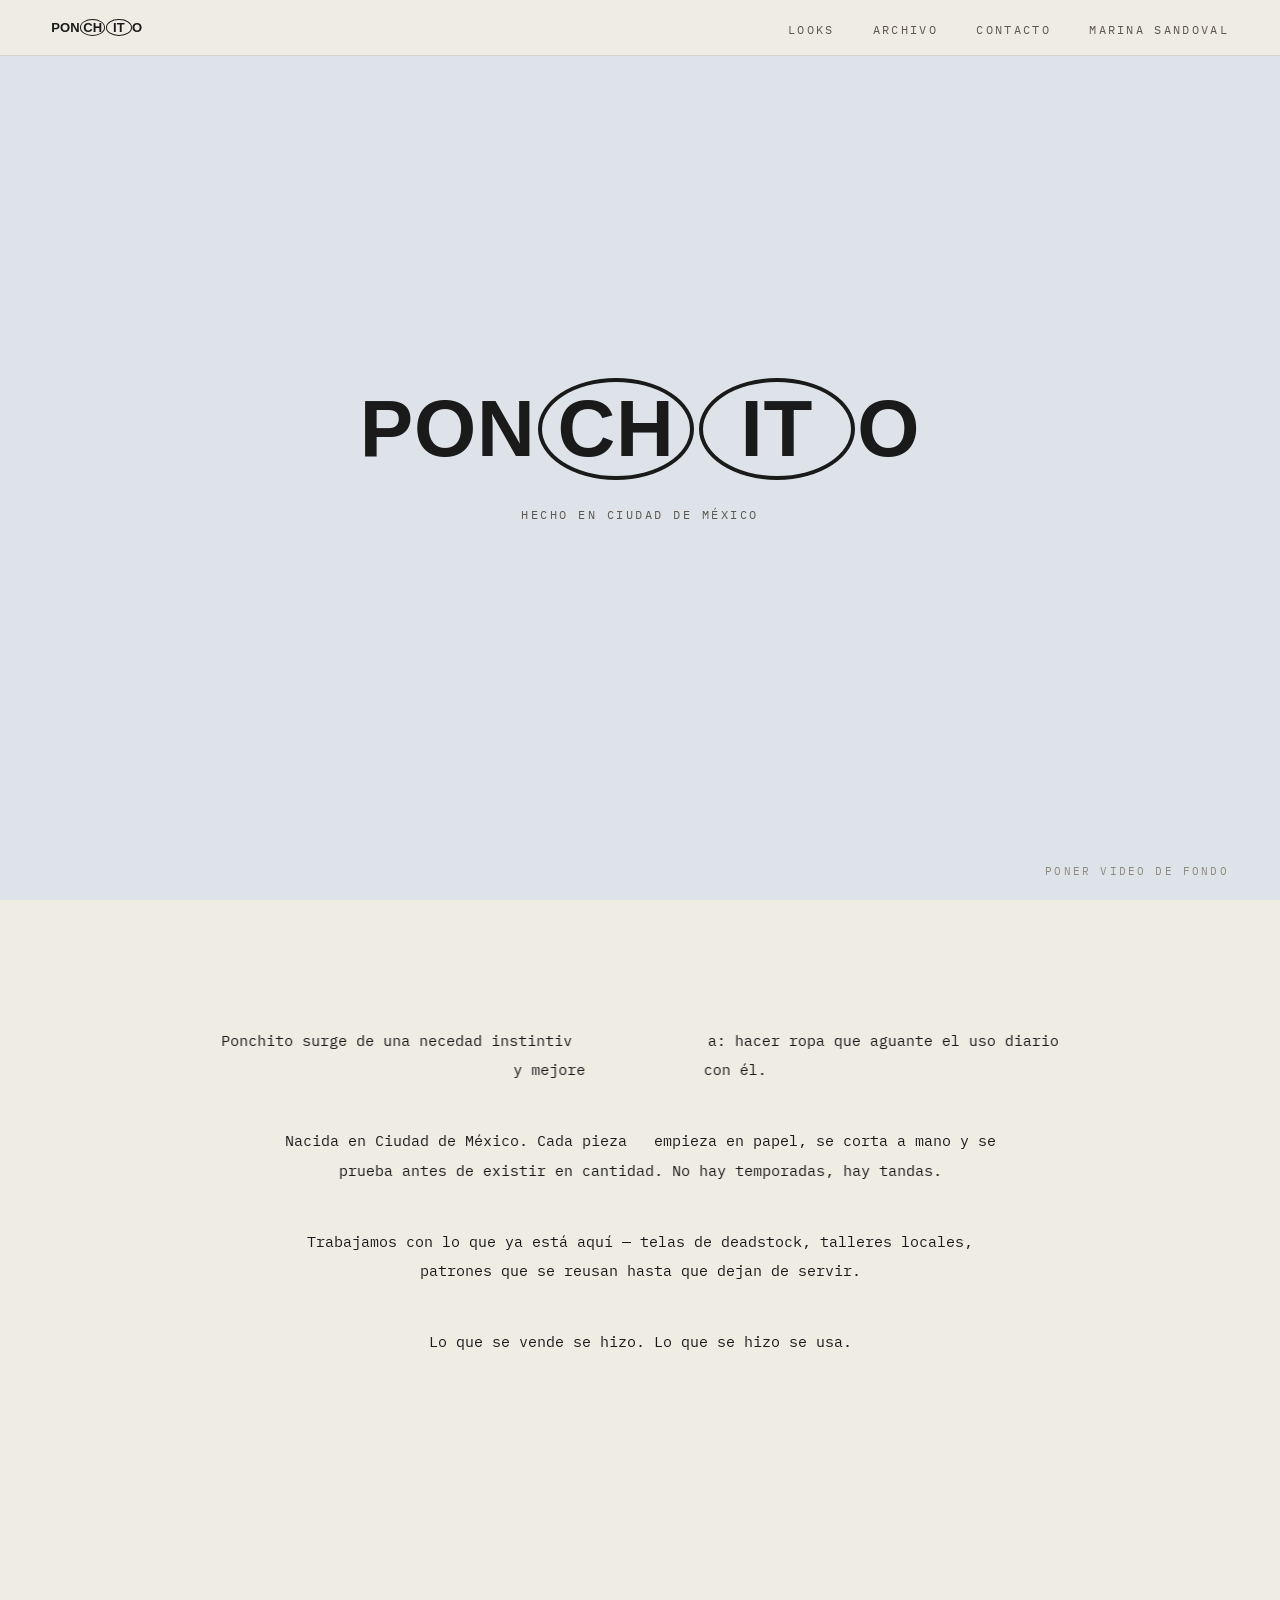
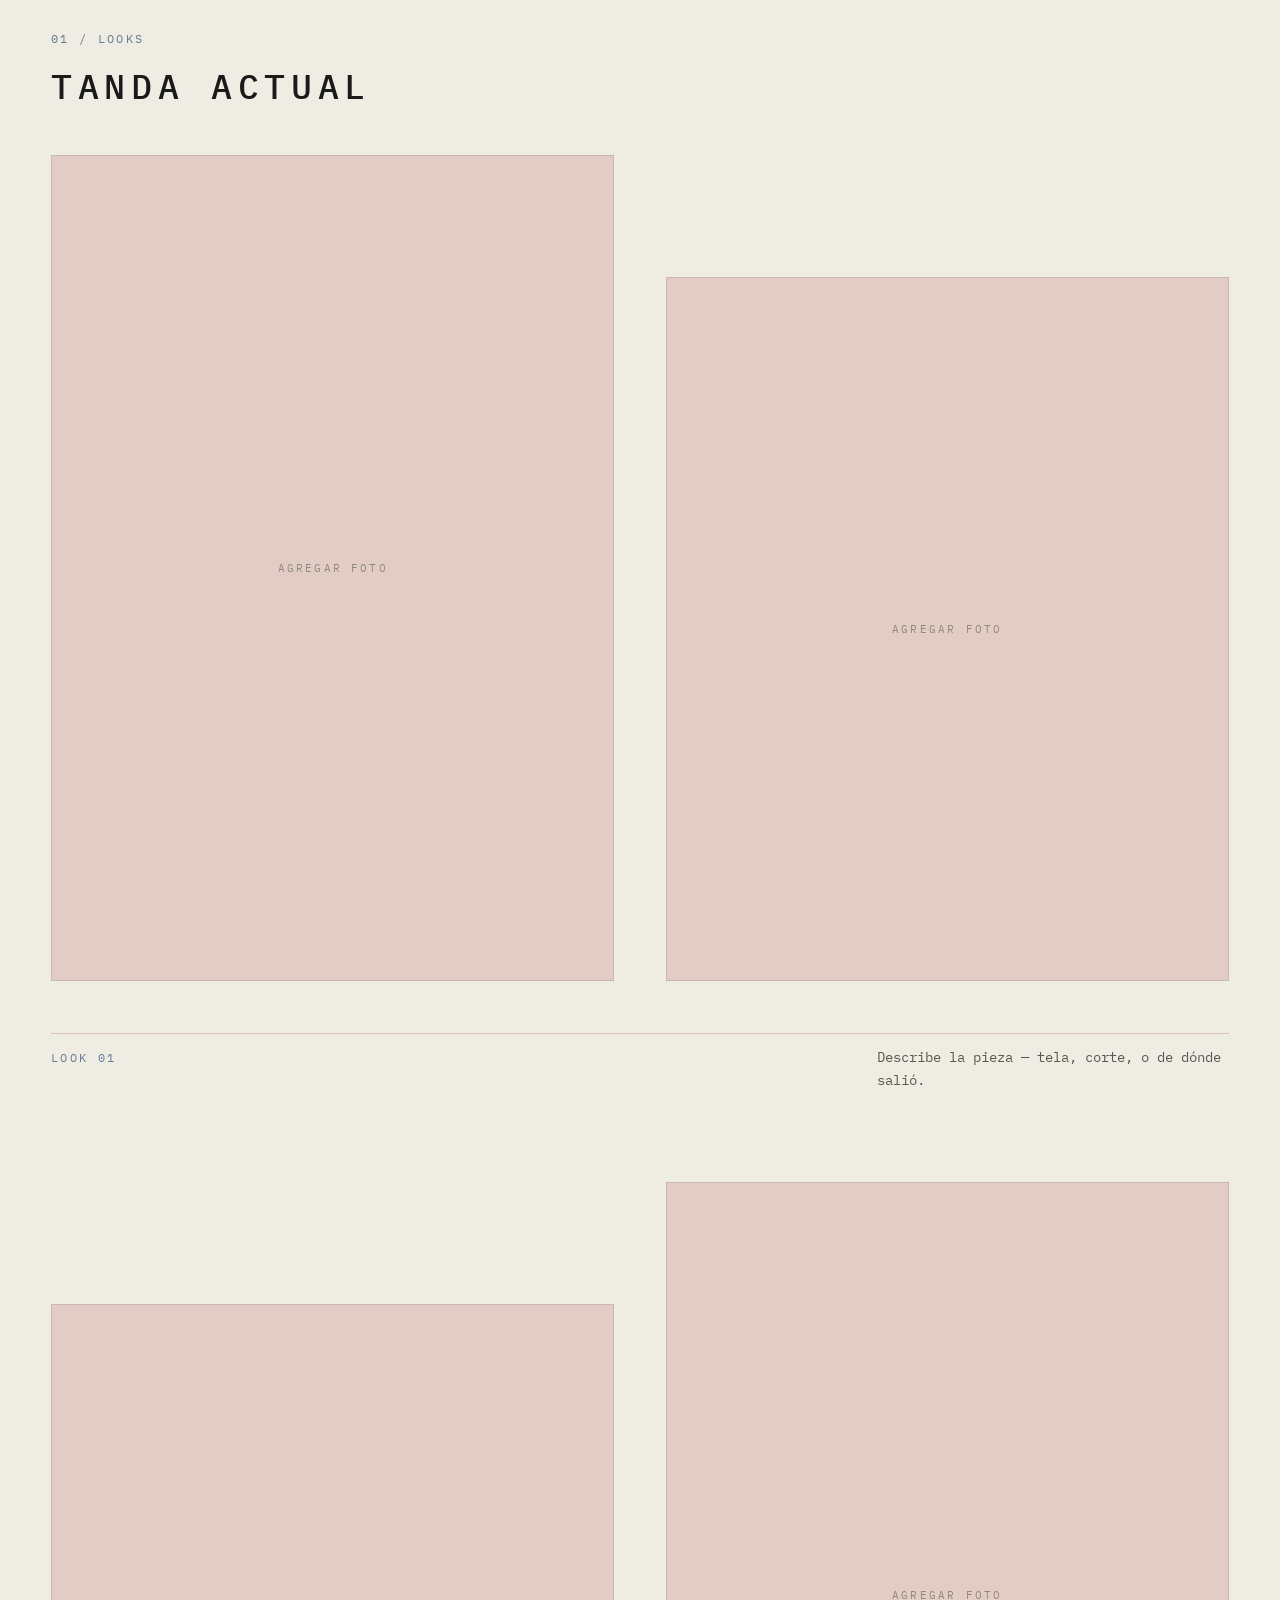
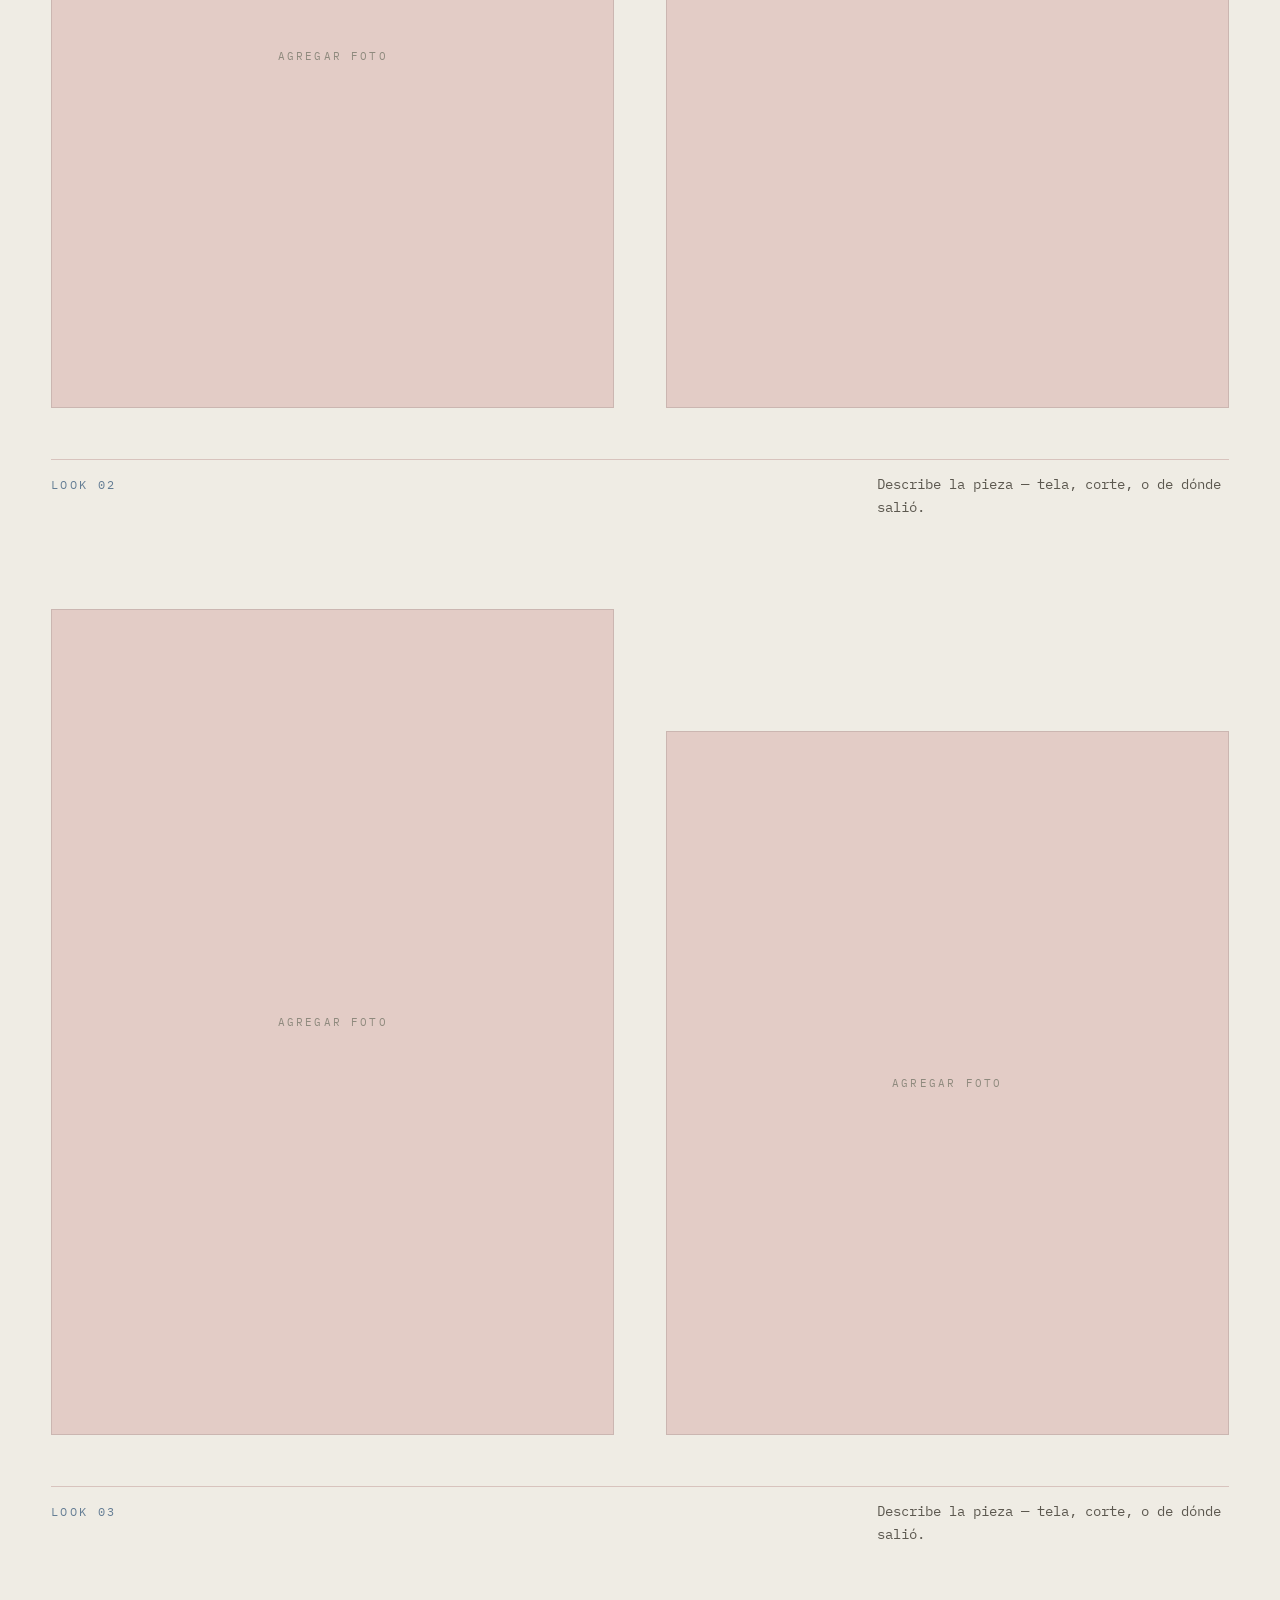
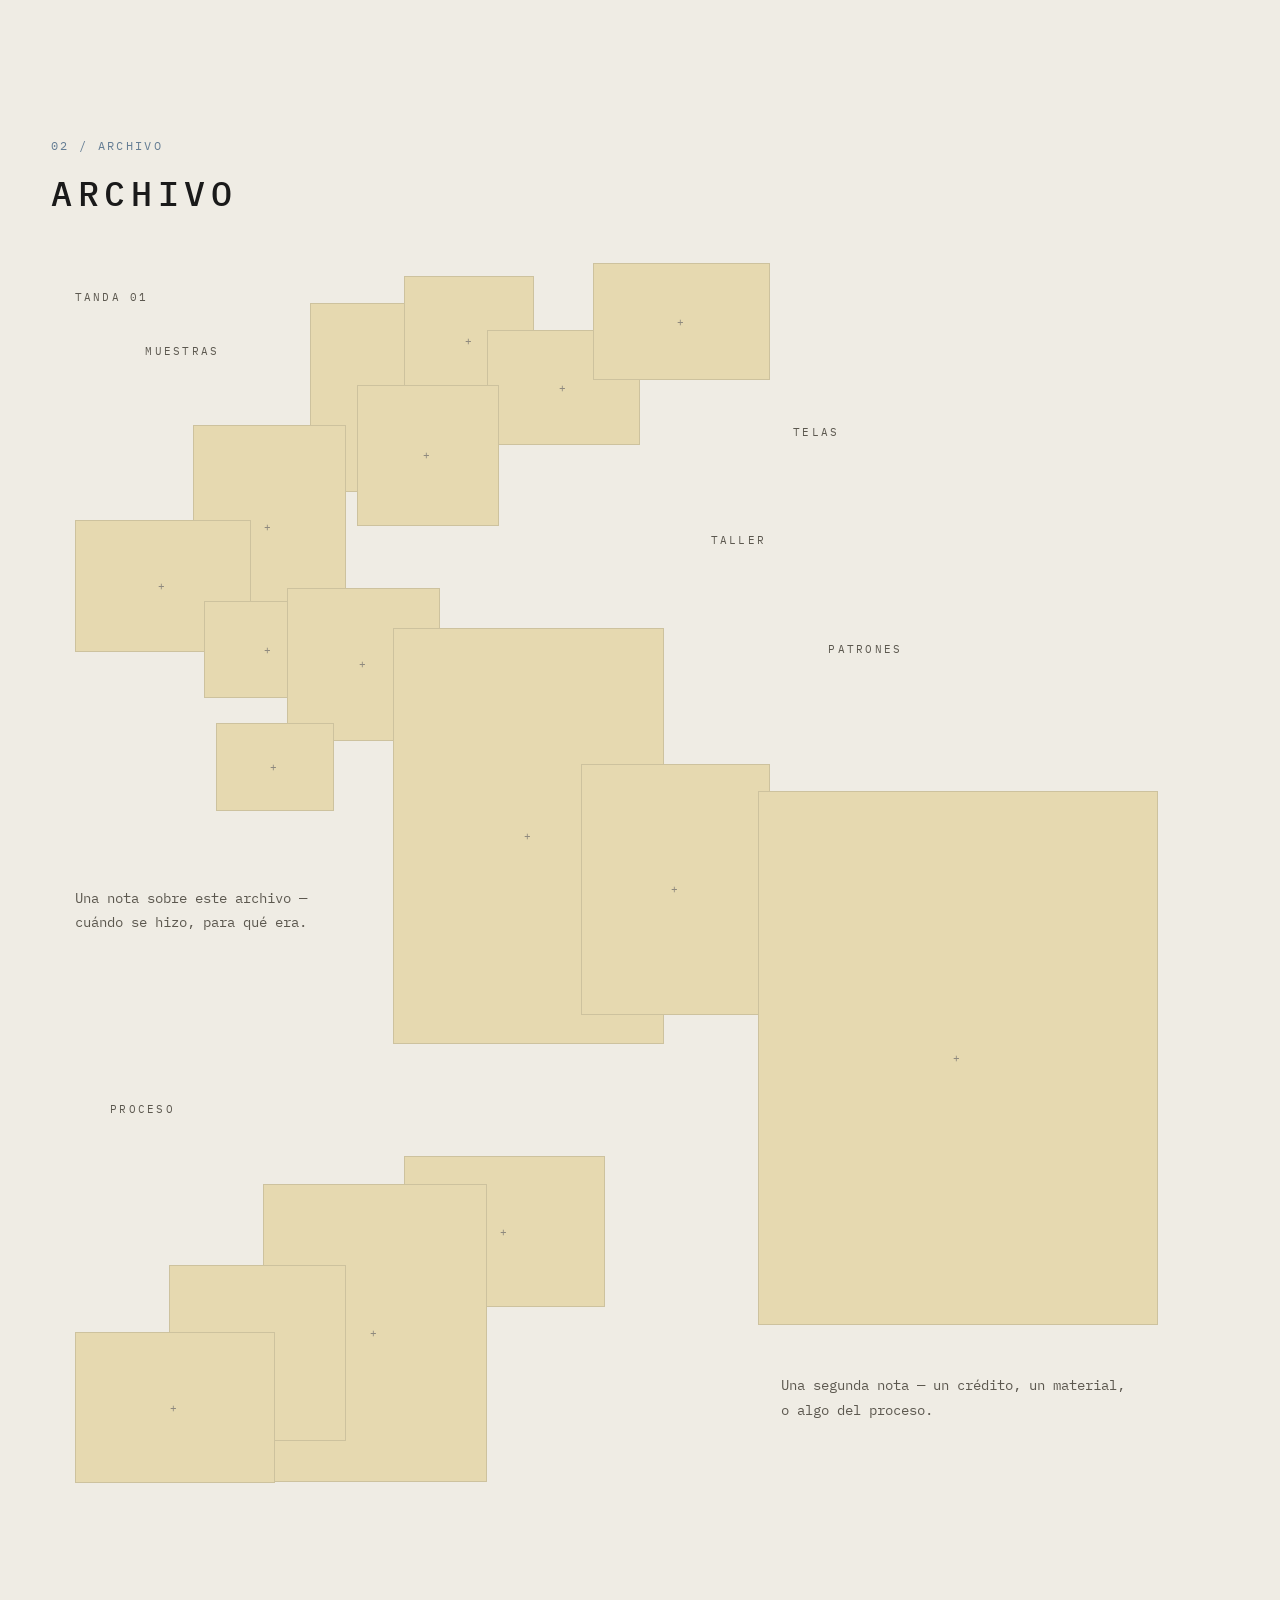
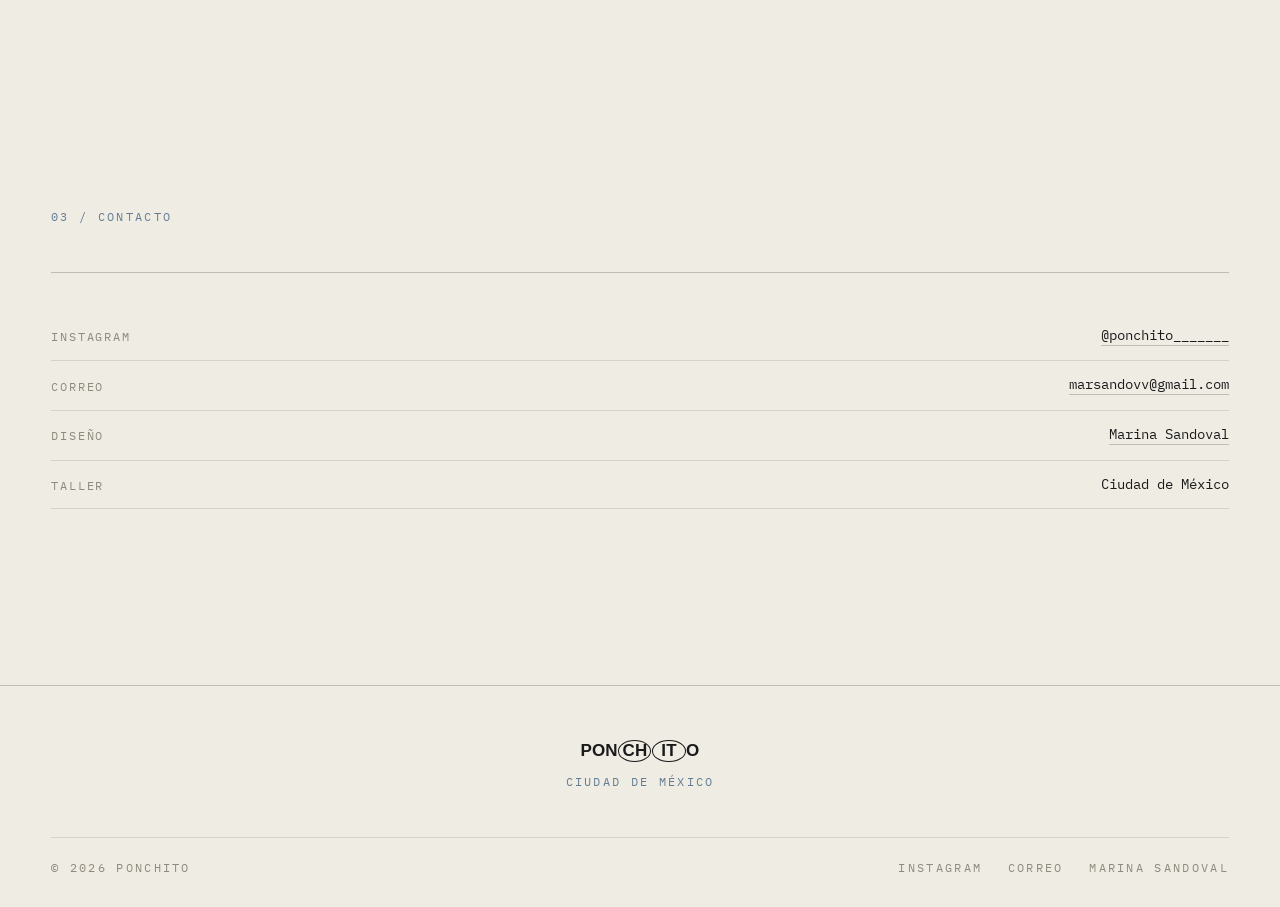
==== ponchito.html @ e7e81418 "Add files via upload" ====
<!DOCTYPE html>
<html lang="es">
<head>
<meta charset="UTF-8">
<meta name="viewport" content="width=device-width, initial-scale=1.0">
<title>Ponchito</title>
<meta name="description" content="Ponchito — ropa hecha en Ciudad de México.">
<link rel="preconnect" href="https://fonts.googleapis.com">
<link rel="preconnect" href="https://fonts.gstatic.com" crossorigin>
<link href="https://fonts.googleapis.com/css2?family=IBM+Plex+Mono:wght@300;400;500&display=swap" rel="stylesheet">
<link rel="stylesheet" href="style.css">
</head>
<body>

<nav class="nav" id="siteNav">
  <a href="#top" class="nav-mark">
    <span class="brand-mark" style="font-size:13px;" aria-label="Ponchito">
      <span class="word">PON</span><span class="ring">CH</span><span class="ring">IT</span><span class="word">O</span>
    </span>
  </a>
  <button class="nav-toggle" id="navToggle" aria-expanded="false" aria-controls="navLinks">Menú</button>
  <ul class="nav-links" id="navLinks">
    <li><a href="#looks">Looks</a></li>
    <li><a href="#archive">Archivo</a></li>
    <li><a href="#tienda">Contacto</a></li>
    <li><a href="index.html">Marina Sandoval</a></li>
  </ul>
</nav>

<!-- VIDEO + LOGO -->
<section class="film-hero" id="top">
  <div class="film"><video id="brandVideo" muted loop playsinline></video></div>

  <div class="brand-mark" id="brandMark" aria-label="Ponchito">
    <span class="word">PON</span><span class="ring">CH</span><span class="ring">IT</span><span class="word">O</span>
  </div>
  <div class="brand-tagline" id="brandTagline">
    <p>Hecho en Ciudad de México</p>
  </div>

  <label class="film-upload" id="filmUpload">
    Poner video de fondo
    <input type="file" accept="video/*" id="videoInput">
  </label>
</section>

<!-- MANIFIESTO -->
<section class="manifesto" id="manifesto">
  <div class="manifesto-inner" id="manifestoText">
    <p>Ponchito surge de una necedad instintiva: hacer ropa que aguante el uso diario y mejore con él.</p>
    <p>Nacida en Ciudad de México. Cada pieza empieza en papel, se corta a mano y se prueba antes de existir en cantidad. No hay temporadas, hay tandas.</p>
    <p>Trabajamos con lo que ya está aquí — telas de deadstock, talleres locales, patrones que se reusan hasta que dejan de servir.</p>
    <p>Lo que se vende se hizo. Lo que se hizo se usa.</p>
  </div>
</section>

<div class="mark-fixed" id="markFixed" aria-hidden="true">
  <span class="brand-mark mini-mark">
    <span class="word">PON</span><span class="ring">CH</span><span class="ring">IT</span><span class="word">O</span>
  </span>
</div>

<!-- LOOKS -->
<section id="looks" class="section-pad">
  <div class="wrap">
    <div class="section-head">
      <span class="meta">01 / Looks</span>
      <h2 class="display-md">Tanda actual</h2>
    </div>

    <div class="look-list" id="look">
      <div class="look-row">
        <div class="slot look-photo is-tall" data-slot><span class="slot-hint">Agregar foto</span><input type="file" accept="image/*"></div>
        <div class="slot look-photo" data-slot><span class="slot-hint">Agregar foto</span><input type="file" accept="image/*"></div>
        <div class="look-caption">
          <span class="meta">Look 01</span>
          <span class="cap-text">Describe la pieza — tela, corte, o de dónde salió.</span>
        </div>
      </div>
      <div class="look-row">
        <div class="slot look-photo" data-slot><span class="slot-hint">Agregar foto</span><input type="file" accept="image/*"></div>
        <div class="slot look-photo is-tall" data-slot><span class="slot-hint">Agregar foto</span><input type="file" accept="image/*"></div>
        <div class="look-caption">
          <span class="meta">Look 02</span>
          <span class="cap-text">Describe la pieza — tela, corte, o de dónde salió.</span>
        </div>
      </div>
      <div class="look-row">
        <div class="slot look-photo is-tall" data-slot><span class="slot-hint">Agregar foto</span><input type="file" accept="image/*"></div>
        <div class="slot look-photo" data-slot><span class="slot-hint">Agregar foto</span><input type="file" accept="image/*"></div>
        <div class="look-caption">
          <span class="meta">Look 03</span>
          <span class="cap-text">Describe la pieza — tela, corte, o de dónde salió.</span>
        </div>
      </div>
    </div>
  </div>
</section>

<!-- ARCHIVO -->
<section id="archive" class="section-pad">
  <div class="wrap">
    <div class="section-head">
      <span class="meta">02 / Archivo</span>
      <h2 class="display-md">Archivo</h2>
    </div>

    <!-- posiciones en % — se pueden mover cambiando left/top/width -->
    <div class="scatter">
      <div class="slot scatter-tile" data-slot style="left:22%;top:3%;width:12%;aspect-ratio:3/4;"><span class="slot-hint">+</span><input type="file" accept="image/*"></div>
      <div class="slot scatter-tile" data-slot style="left:30%;top:1%;width:11%;aspect-ratio:1/1;"><span class="slot-hint">+</span><input type="file" accept="image/*"></div>
      <div class="slot scatter-tile" data-slot style="left:37%;top:5%;width:13%;aspect-ratio:4/3;"><span class="slot-hint">+</span><input type="file" accept="image/*"></div>
      <div class="slot scatter-tile" data-slot style="left:46%;top:0%;width:15%;aspect-ratio:3/2;"><span class="slot-hint">+</span><input type="file" accept="image/*"></div>
      <div class="slot scatter-tile" data-slot style="left:26%;top:9%;width:12%;aspect-ratio:1/1;"><span class="slot-hint">+</span><input type="file" accept="image/*"></div>
      <div class="slot scatter-tile" data-slot style="left:12%;top:12%;width:13%;aspect-ratio:3/4;"><span class="slot-hint">+</span><input type="file" accept="image/*"></div>
      <div class="slot scatter-tile" data-slot style="left:2%;top:19%;width:15%;aspect-ratio:4/3;"><span class="slot-hint">+</span><input type="file" accept="image/*"></div>
      <div class="slot scatter-tile" data-slot style="left:13%;top:25%;width:11%;aspect-ratio:4/3;"><span class="slot-hint">+</span><input type="file" accept="image/*"></div>
      <div class="slot scatter-tile" data-slot style="left:20%;top:24%;width:13%;aspect-ratio:1/1;"><span class="slot-hint">+</span><input type="file" accept="image/*"></div>
      <div class="slot scatter-tile" data-slot style="left:29%;top:27%;width:23%;aspect-ratio:3/4.6;"><span class="slot-hint">+</span><input type="file" accept="image/*"></div>
      <div class="slot scatter-tile" data-slot style="left:14%;top:34%;width:10%;aspect-ratio:4/3;"><span class="slot-hint">+</span><input type="file" accept="image/*"></div>
      <div class="slot scatter-tile" data-slot style="left:45%;top:37%;width:16%;aspect-ratio:3/4;"><span class="slot-hint">+</span><input type="file" accept="image/*"></div>
      <div class="slot scatter-tile" data-slot style="left:60%;top:39%;width:34%;aspect-ratio:3/4;"><span class="slot-hint">+</span><input type="file" accept="image/*"></div>
      <div class="slot scatter-tile" data-slot style="left:30%;top:66%;width:17%;aspect-ratio:4/3;"><span class="slot-hint">+</span><input type="file" accept="image/*"></div>
      <div class="slot scatter-tile" data-slot style="left:18%;top:68%;width:19%;aspect-ratio:3/4;"><span class="slot-hint">+</span><input type="file" accept="image/*"></div>
      <div class="slot scatter-tile" data-slot style="left:10%;top:74%;width:15%;aspect-ratio:1/1;"><span class="slot-hint">+</span><input type="file" accept="image/*"></div>
      <div class="slot scatter-tile" data-slot style="left:2%;top:79%;width:17%;aspect-ratio:4/3;"><span class="slot-hint">+</span><input type="file" accept="image/*"></div>

      <span class="scatter-text label" style="left:2%;top:2%;">Tanda 01</span>
      <span class="scatter-text label" style="left:8%;top:6%;">Muestras</span>
      <span class="scatter-text label" style="left:63%;top:12%;">Telas</span>
      <span class="scatter-text label" style="left:56%;top:20%;">Taller</span>
      <span class="scatter-text label" style="left:66%;top:28%;">Patrones</span>
      <span class="scatter-text label" style="left:5%;top:62%;">Proceso</span>

      <p class="scatter-text note" style="left:2%;top:46%;width:20%;margin:0;">Una nota sobre este archivo — cuándo se hizo, para qué era.</p>
      <p class="scatter-text note" style="left:62%;top:82%;width:30%;margin:0;">Una segunda nota — un crédito, un material, o algo del proceso.</p>
    </div>
  </div>
</section>

<!-- CONTACTO -->
<section id="tienda" class="section-pad">
  <div class="wrap">
    <div class="section-head">
      <span class="meta">03 / Contacto</span>
    </div>
    <div class="contact-rows">
      <div class="row"><span class="k">Instagram</span><a href="https://instagram.com/ponchito_______" target="_blank" rel="noopener">@ponchito_______</a></div>
      <div class="row"><span class="k">Correo</span><a href="mailto:marsandovv@gmail.com">marsandovv@gmail.com</a></div>
      <div class="row"><span class="k">Diseño</span><a href="index.html">Marina Sandoval</a></div>
      <div class="row"><span class="k">Taller</span><span>Ciudad de México</span></div>
    </div>
  </div>
</section>

<footer>
  <div class="crest">
    <span class="brand-mark crest-mark" aria-label="Ponchito">
      <span class="word">PON</span><span class="ring">CH</span><span class="ring">IT</span><span class="word">O</span>
    </span>
    <span class="meta">Ciudad de México</span>
  </div>
  <div class="footer-row">
    <span class="meta meta-ink">© <span id="year"></span> Ponchito</span>
    <span class="socials meta meta-ink">
      <a href="https://instagram.com/ponchito_______" target="_blank" rel="noopener">Instagram</a>
      <a href="mailto:marsandovv@gmail.com">Correo</a>
      <a href="index.html">Marina Sandoval</a>
    </span>
  </div>
</footer>

<script>
  /* ---------- menú móvil ---------- */
  const navToggle = document.getElementById("navToggle");
  const navLinks = document.getElementById("navLinks");
  navToggle.addEventListener("click", () => {
    const open = navLinks.classList.toggle("is-open");
    navToggle.setAttribute("aria-expanded", open);
    navToggle.textContent = open ? "Cerrar" : "Menú";
  });
  navLinks.querySelectorAll("a").forEach(a => a.addEventListener("click", () => {
    navLinks.classList.remove("is-open");
    navToggle.setAttribute("aria-expanded", "false");
    navToggle.textContent = "Menú";
  }));

  /* ---------- fotos (vista previa) ---------- */
  document.querySelectorAll(".slot[data-slot]").forEach(slot => {
    const input = slot.querySelector("input[type=file]");
    slot.addEventListener("click", e => { if (e.target !== input) input.click(); });
    input.addEventListener("change", () => {
      const file = input.files[0];
      if (!file) return;
      const reader = new FileReader();
      reader.onload = () => {
        slot.style.backgroundImage = "url(" + reader.result + ")";
        slot.classList.add("has-image");
      };
      reader.readAsDataURL(file);
    });
  });

  /* ---------- video de fondo ---------- */
  const brandVideo = document.getElementById("brandVideo");
  const videoInput = document.getElementById("videoInput");
  videoInput.addEventListener("change", () => {
    const file = videoInput.files[0];
    if (!file) return;
    brandVideo.src = URL.createObjectURL(file);
    brandVideo.play().catch(() => {});
    document.getElementById("brandMark").classList.add("on-film");
    document.getElementById("brandTagline").classList.add("on-film");
    document.getElementById("filmUpload").classList.add("on-film");
  });

  /* ---------- archivo: hover agranda, clic trae al frente ---------- */
  const tiles = Array.from(document.querySelectorAll(".scatter-tile"));
  let topZ = tiles.length;
  tiles.forEach((tile, i) => {
    tile.style.zIndex = i + 1;
    tile.addEventListener("mouseenter", () => {
      tile.dataset.restZ = tile.style.zIndex;
      tile.style.zIndex = 9000;
    });
    tile.addEventListener("mouseleave", () => {
      if (tile.dataset.restZ) tile.style.zIndex = tile.dataset.restZ;
    });
    tile.addEventListener("click", () => { topZ += 1; tile.dataset.restZ = topZ; });
  });

  /* ---------- manifiesto: las líneas se abren alrededor del logo ---------- */
  (function manifesto(){
    const box  = document.getElementById("manifestoText");
    const mark = document.getElementById("markFixed");
    if (!box || !mark) return;

    const MAX_SHIFT = 70;
    const RADIUS    = 150;

    const sources = Array.from(box.querySelectorAll("p"));
    sources.forEach(p => { if (!p.dataset.text) p.dataset.text = p.textContent; });
    let lines = [], sectionTop = 0, sectionBottom = 0, ticking = false;

    function build(){
      lines = [];
      sources.forEach(p => {
        const text = p.dataset.text;
        p.textContent = text;
        const lh = parseFloat(getComputedStyle(p).lineHeight);
        const node = p.firstChild;
        if (!node) return;

        const range = document.createRange();
        const breaks = [];
        let lastTop = null;
        for (let i = 1; i <= text.length; i++){
          range.setStart(node, i - 1); range.setEnd(node, i);
          const r = range.getBoundingClientRect();
          if (!r.height) continue;
          if (lastTop === null) lastTop = r.top;
          else if (Math.abs(r.top - lastTop) > 1){ breaks.push(i - 1); lastTop = r.top; }
        }

        const parts = []; let from = 0;
        breaks.forEach(b => { parts.push(text.slice(from, b)); from = b; });
        parts.push(text.slice(from));

        p.textContent = "";
        parts.forEach(str => {
          const clean = str.trim();
          if (!clean) return;
          const line = document.createElement("span"); line.className = "sline";
          const left = document.createElement("span"); left.className = "sline-half l";
          const right = document.createElement("span"); right.className = "sline-half r";
          left.textContent = right.textContent = clean;
          line.style.height = lh + "px";
          line.appendChild(left); line.appendChild(right);
          p.appendChild(line);
          lines.push({ line, left, right });
        });
      });
      measure();
    }

    function measure(){
      const s = document.getElementById("manifesto").getBoundingClientRect();
      sectionTop = s.top + window.scrollY;
      sectionBottom = sectionTop + s.height;
    }

    function update(){
      const y = window.scrollY;
      const onScreen = sectionBottom > y && sectionTop < y + window.innerHeight;
      mark.classList.toggle("is-on", onScreen);
      if (!onScreen){ ticking = false; return; }

      const mr = mark.getBoundingClientRect();
      const markMid = mr.top + mr.height / 2;
      lines.forEach(o => {
        const r = o.line.getBoundingClientRect();
        const dist = Math.abs(r.top + r.height / 2 - markMid);
        const k = Math.max(0, 1 - dist / RADIUS);
        const d = MAX_SHIFT * k * k * (3 - 2 * k);
        o.left.style.transform  = "translate3d(" + (-d) + "px,0,0)";
        o.right.style.transform = "translate3d(" + d + "px,0,0)";
      });
      ticking = false;
    }

    window.addEventListener("scroll", () => {
      if (!ticking){ ticking = true; requestAnimationFrame(update); }
    }, { passive:true });

    let rt;
    window.addEventListener("resize", () => {
      clearTimeout(rt);
      rt = setTimeout(() => { build(); measure(); }, 180);
    });

    if (document.fonts && document.fonts.ready) document.fonts.ready.then(build);
    else build();
  })();

  document.getElementById("year").textContent = new Date().getFullYear();
</script>

</body>
</html>
---- style.css ----
/* ============================================================
   Marina Sandoval / Ponchito — shared styles
   Edit colours in one place, below.
   ============================================================ */

:root{
  --paper:#efece4;
  --ink:#1a1a1a;
  --ink-mid:#5c584f;
  --ink-faint:#8f8a7e;
  --blue:#647d94;
  --pink:#e3ccc6;
  --yellow:#e6d9b0;
  --rule:rgba(26,26,26,0.22);
  --rule-faint:rgba(26,26,26,0.12);
  --gutter:clamp(1.25rem,4vw,3.5rem);
}

*{box-sizing:border-box;}
html{scroll-behavior:smooth;}
body{
  margin:0;
  background:var(--paper);
  color:var(--ink);
  font-family:"IBM Plex Mono",ui-monospace,"Courier New",monospace;
  font-weight:400;
  -webkit-font-smoothing:antialiased;
}
img{max-width:100%;display:block;}
a{color:inherit;text-decoration:none;}
button{font-family:inherit;font-size:inherit;background:none;border:none;color:inherit;cursor:pointer;padding:0;}
::selection{background:var(--yellow);color:var(--ink);}
:focus-visible{outline:1px solid var(--blue);outline-offset:3px;}

/* ---------- type ---------- */
.display-md{
  font-size:clamp(1.35rem,3.2vw,2.2rem);
  font-weight:500;line-height:1.2;
  letter-spacing:0.16em;text-transform:uppercase;margin:0;
}
.lede{
  font-size:0.95rem;font-weight:400;line-height:1.75;
  color:var(--ink-mid);max-width:46ch;
}
.body-copy{font-size:0.95rem;line-height:1.8;max-width:62ch;}
.meta{
  font-size:0.72rem;letter-spacing:0.2em;text-transform:uppercase;color:var(--blue);
}
.meta-ink{color:var(--ink-faint);}

/* ---------- shells ---------- */
.wrap{padding:0 var(--gutter);}
.section-head{padding:7rem 0 3rem;display:flex;flex-direction:column;gap:1.2rem;}
.section-pad{padding-bottom:5rem;}

/* ---------- nav ---------- */
.nav{
  position:fixed;top:0;left:0;right:0;z-index:60;
  display:flex;align-items:center;justify-content:space-between;
  padding:1.1rem var(--gutter);
  background:var(--paper);
  border-bottom:1px solid var(--rule-faint);
}
.nav-mark{
  display:flex;align-items:center;gap:0.5rem;
  font-size:0.78rem;letter-spacing:0.22em;text-transform:uppercase;font-weight:500;
}
.nav-dog{width:30px;height:17px;color:var(--blue);flex:none;}
.nav-links{display:flex;gap:clamp(1rem,3vw,2.6rem);list-style:none;margin:0;padding:0;}
.nav-links a{font-size:0.72rem;letter-spacing:0.2em;text-transform:uppercase;color:var(--ink-mid);}
.nav-links a:hover,.nav-links a[aria-current="page"]{color:var(--ink);}
.nav-toggle{display:none;font-size:0.72rem;letter-spacing:0.2em;text-transform:uppercase;}

@media (max-width:760px){
  .nav-links{
    position:fixed;inset:0;background:var(--paper);
    flex-direction:column;justify-content:center;align-items:flex-start;
    padding:0 var(--gutter);gap:1.8rem;display:none;
  }
  .nav-links.is-open{display:flex;}
  .nav-links a{font-size:1rem;}
  .nav-toggle{display:inline-block;position:relative;z-index:70;}
}

/* ---------- upload / photo slots ---------- */
.slot{
  position:relative;background:#e6e2d9;
  background-size:cover;background-position:center;
  display:flex;align-items:center;justify-content:center;
  cursor:pointer;overflow:hidden;border:1px solid var(--rule-faint);
}
.slot.has-image{border-color:transparent;}
.slot.has-image .slot-hint{display:none;}
.slot-hint{
  font-size:0.68rem;letter-spacing:0.2em;text-transform:uppercase;
  color:var(--ink-faint);text-align:center;padding:1rem;
}
.slot input[type=file]{display:none;}

/* ---------- hero ---------- */
.hero{height:100vh;min-height:540px;display:flex;align-items:flex-end;position:relative;}
.hero .slot{position:absolute;inset:0;border:none;background-color:#dde3e8;}
.hero-foot{
  position:relative;z-index:2;width:100%;
  display:flex;justify-content:space-between;align-items:baseline;
  padding:0 var(--gutter) 1.6rem;
}

/* ---------- intro / manifesto: lines part around a fixed mark ---------- */
.manifesto{padding:clamp(6rem,14vh,10rem) var(--gutter) clamp(8rem,18vh,14rem);}
.manifesto-inner{max-width:44rem;margin:0 auto;text-align:center;}
.manifesto-inner p{
  font-size:clamp(0.9rem,1.15vw,1rem);line-height:2;color:var(--ink);margin:0 0 2.6rem;
}
.manifesto-inner p:last-child{margin-bottom:0;}
.sline{display:block;position:relative;width:100%;}
.sline-half{
  position:absolute;left:0;right:0;top:0;
  white-space:pre;text-align:center;will-change:transform;
}
.sline-half.l{clip-path:inset(0 50% 0 0);}
.sline-half.r{clip-path:inset(0 0 0 50%);}

.mark-fixed{
  position:fixed;top:4.6rem;left:50%;transform:translateX(-50%);
  z-index:40;display:none;pointer-events:none;
}
.mark-fixed.is-on{display:block;}
.mark-dog{width:44px;height:25px;color:var(--blue);display:block;}
.mini-mark{font-size:15px;color:var(--blue);}
.mini-mark .ring{border-width:0.085em;}

@media (prefers-reduced-motion:reduce){ .sline-half{transform:none !important;} }
@media (max-width:760px){
  .mark-fixed{top:3.6rem;}
  .mark-dog{width:34px;height:20px;}
  .mini-mark{font-size:12px;}
}

/* ---------- work / CV list ---------- */
.work-list{list-style:none;margin:0;padding:0;counter-reset:work;}
.work-item{
  display:grid;
  grid-template-columns:2.2rem 9.5rem 1fr;
  gap:clamp(1rem,3vw,2.4rem);
  padding:2.2rem 0;
  border-top:1px solid var(--rule-faint);
}
.work-item:first-child{border-top:1px solid var(--rule);}
.work-num{
  counter-increment:work;
  font-size:0.7rem;color:var(--ink-faint);padding-top:0.3rem;
}
.work-num::before{content:counter(work,decimal-leading-zero);}
.work-when{font-size:0.72rem;letter-spacing:0.12em;color:var(--blue);padding-top:0.3rem;}
.work-org{
  font-size:0.95rem;font-weight:500;letter-spacing:0.08em;text-transform:uppercase;
  margin:0 0 0.3rem;
}
.work-org .ctx{color:var(--ink-faint);font-weight:400;letter-spacing:0.04em;text-transform:none;}
.work-role{font-size:0.85rem;color:var(--ink-mid);margin:0 0 0.9rem;}
.work-stats{display:flex;flex-wrap:wrap;gap:1.8rem;margin:0 0 0.9rem;padding:0;list-style:none;}
.work-stats div{display:flex;flex-direction:column;gap:0.15rem;}
.work-stats .n{font-size:1.05rem;font-weight:500;letter-spacing:0.02em;}
.work-stats .l{font-size:0.7rem;letter-spacing:0.1em;text-transform:uppercase;color:var(--ink-faint);}
.work-note{font-size:0.85rem;line-height:1.75;color:var(--ink-mid);margin:0;max-width:52ch;}

@media (max-width:760px){
  .work-item{grid-template-columns:1fr;gap:0.5rem;}
  .work-num{display:none;}
  .work-when{padding-top:0;}
}

/* ---------- skills / tools columns ---------- */
.cols{
  display:grid;grid-template-columns:repeat(3,1fr);
  gap:clamp(1.5rem,4vw,3.5rem);
  border-top:1px solid var(--rule);padding-top:2.4rem;
}
.cols h3{
  font-size:0.7rem;letter-spacing:0.2em;text-transform:uppercase;
  color:var(--ink-faint);margin:0 0 1.2rem;font-weight:400;
}
.cols ul{list-style:none;margin:0;padding:0;}
.cols li{font-size:0.85rem;line-height:2;color:var(--ink-mid);}
.cols .lang{display:flex;justify-content:space-between;gap:1rem;max-width:16rem;}
.cols .lang .lvl{color:var(--blue);letter-spacing:0.1em;}
@media (max-width:760px){ .cols{grid-template-columns:1fr;gap:2.4rem;} }

/* ---------- contact ---------- */
.contact-rows{border-top:1px solid var(--rule);padding-top:2.4rem;}
.contact-rows .row{
  display:flex;justify-content:space-between;gap:1rem;
  padding:0.9rem 0;border-bottom:1px solid var(--rule-faint);
  font-size:0.88rem;
}
.contact-rows .row .k{color:var(--ink-faint);font-size:0.72rem;letter-spacing:0.16em;text-transform:uppercase;padding-top:0.2rem;}
.contact-rows a{border-bottom:1px solid var(--rule);padding-bottom:1px;}
.contact-rows a:hover{border-color:var(--ink);}

/* ---------- journal ---------- */
.journal-head{
  display:grid;grid-template-columns:1.2fr 1fr;gap:clamp(2rem,5vw,4rem);
  align-items:start;border-bottom:1px solid var(--rule);padding-bottom:2.4rem;
}
.substack-embed-wrap iframe{width:100%;height:150px;border:1px solid var(--rule-faint);background:var(--paper);}
.post-list{display:flex;flex-direction:column;}
.post-row{
  display:grid;grid-template-columns:8rem 1fr;gap:1.6rem;
  padding:1.8rem 0;border-bottom:1px solid var(--rule-faint);
}
.post-row .date{font-size:0.7rem;letter-spacing:0.18em;text-transform:uppercase;color:var(--blue);padding-top:0.25rem;}
.post-row h3{margin:0 0 0.6rem;font-size:0.95rem;font-weight:500;letter-spacing:0.1em;text-transform:uppercase;line-height:1.5;}
.post-row p{margin:0 0 0.7rem;color:var(--ink-mid);font-size:0.88rem;line-height:1.75;max-width:52ch;}
.post-row a.read{font-size:0.7rem;letter-spacing:0.18em;text-transform:uppercase;border-bottom:1px solid var(--ink);padding-bottom:1px;}
@media (max-width:700px){
  .journal-head{grid-template-columns:1fr;}
  .post-row{grid-template-columns:1fr;}
}

/* ---------- ponchito: film hero ---------- */
.film-hero{
  height:100vh;min-height:540px;position:relative;overflow:hidden;
  display:flex;flex-direction:column;align-items:center;justify-content:center;
  background:#dde3e8;
}
.film{position:absolute;inset:0;}
.film video{width:100%;height:100%;object-fit:cover;}
.brand-mark{
  position:relative;z-index:2;display:flex;align-items:center;justify-content:center;
  color:var(--ink);
  font-family:"Helvetica Neue",Arial,sans-serif;font-weight:700;
  font-size:clamp(1.9rem,8vw,5rem);line-height:1;
}
.brand-mark .word{letter-spacing:0.01em;}
.brand-mark .ring{
  width:1.95em;height:1.28em;
  border:0.055em solid currentColor;border-radius:50%;
  display:inline-flex;align-items:center;justify-content:center;
  margin:0 0.03em;letter-spacing:0.01em;
}
.brand-mark.on-film{color:#fff;}
.brand-tagline{position:relative;z-index:2;margin-top:1.6rem;text-align:center;}
.brand-tagline p{
  margin:0;font-size:0.78rem;letter-spacing:0.2em;text-transform:uppercase;color:var(--ink-mid);
}
.brand-tagline.on-film p{color:rgba(255,255,255,0.85);}
.film-upload{
  position:absolute;bottom:1.4rem;right:var(--gutter);z-index:3;
  font-size:0.68rem;letter-spacing:0.2em;text-transform:uppercase;
  color:var(--ink-faint);cursor:pointer;
}
.film-upload.on-film{color:rgba(255,255,255,0.8);}
.film-upload input{display:none;}

/* ---------- ponchito: looks ---------- */
.look-list{display:flex;flex-direction:column;gap:clamp(3.5rem,7vw,6rem);}
.look-row{display:grid;grid-template-columns:1fr 1fr;gap:var(--gutter);align-items:end;}
.look-photo{aspect-ratio:4/5;}
.look-photo.is-tall{aspect-ratio:3/4.4;}
.look-caption{
  grid-column:1 / -1;display:flex;justify-content:space-between;align-items:baseline;gap:2rem;
  border-top:1px solid #d8c3bd;padding-top:0.8rem;
}
.look-caption .cap-text{font-size:0.85rem;color:var(--ink-mid);max-width:44ch;line-height:1.7;}
#look .slot{background-color:var(--pink);}
@media (max-width:760px){ .look-row{grid-template-columns:1fr;} }

/* ---------- ponchito: scatter archive ---------- */
.scatter{position:relative;width:100%;aspect-ratio:1 / 1.15;}
.scatter-tile{position:absolute;transform-origin:center center;transition:transform .22s ease;}
.scatter-tile:hover{transform:scale(1.09);}
#archive .slot{background-color:var(--yellow);}
.scatter-text{position:absolute;}
.scatter-text.label{font-size:0.7rem;letter-spacing:0.2em;text-transform:uppercase;color:var(--ink-mid);}
.scatter-text.note{font-size:0.85rem;line-height:1.8;color:var(--ink-mid);}
@media (prefers-reduced-motion:reduce){
  .scatter-tile{transition:none;}
  .scatter-tile:hover{transform:none;}
}
@media (max-width:760px){
  .scatter{aspect-ratio:auto;display:grid;grid-template-columns:1fr 1fr;gap:0.8rem;}
  .scatter-tile{position:static !important;left:auto !important;top:auto !important;width:auto !important;transform:none !important;}
  .scatter-text{position:static !important;left:auto !important;top:auto !important;width:auto !important;grid-column:1 / -1;padding:0.6rem 0;}
}

/* ---------- footer ---------- */
footer{margin-top:6rem;padding:0 var(--gutter) 2rem;border-top:1px solid var(--rule);}
.crest{display:flex;flex-direction:column;align-items:center;gap:0.75rem;padding:3.4rem 0 3rem;}
.crest-dog{width:88px;height:51px;color:var(--blue);}
.crest-name{font-size:0.85rem;letter-spacing:0.22em;text-transform:uppercase;font-weight:500;}
.crest-mark{font-size:17px;color:var(--ink);}
.crest-mark .ring{border-width:0.08em;}
.footer-row{
  display:flex;justify-content:space-between;align-items:baseline;gap:1rem;flex-wrap:wrap;
  border-top:1px solid var(--rule-faint);padding-top:1.4rem;
}
footer .socials{display:flex;gap:1.6rem;}
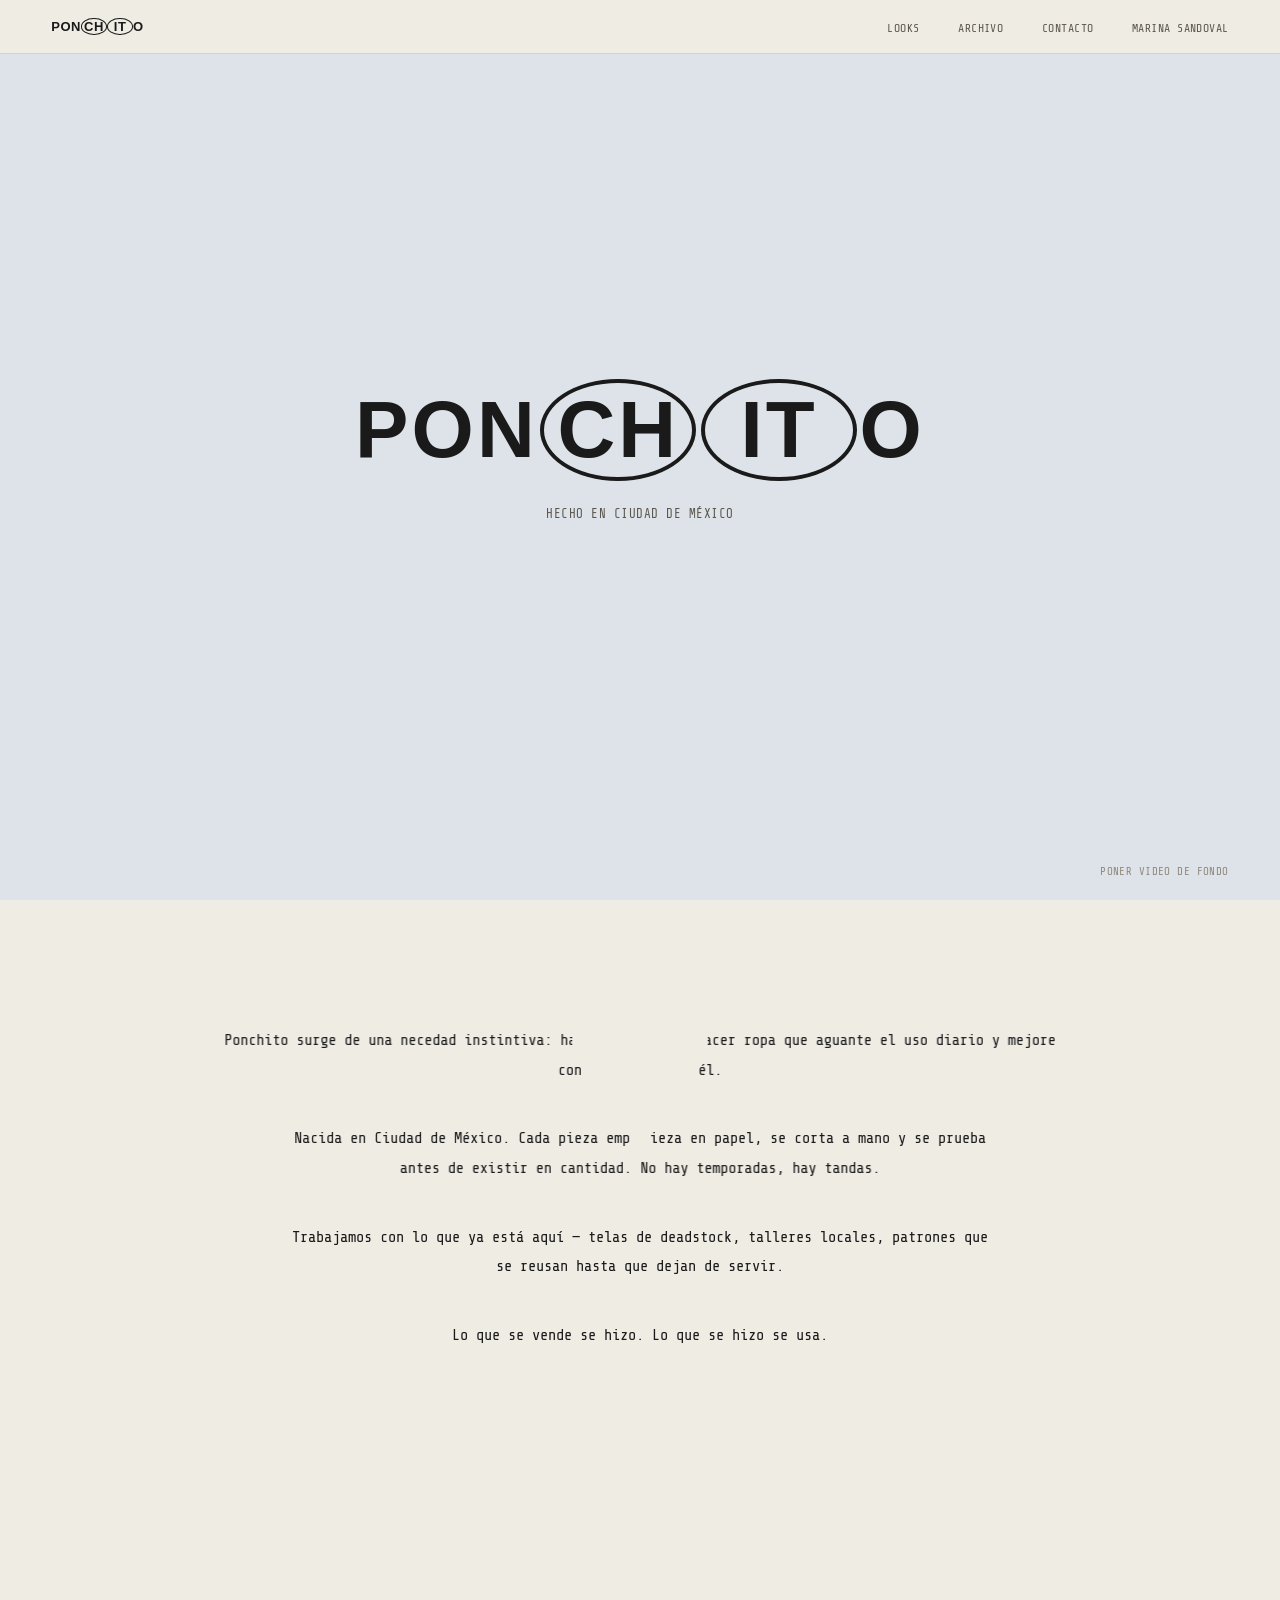
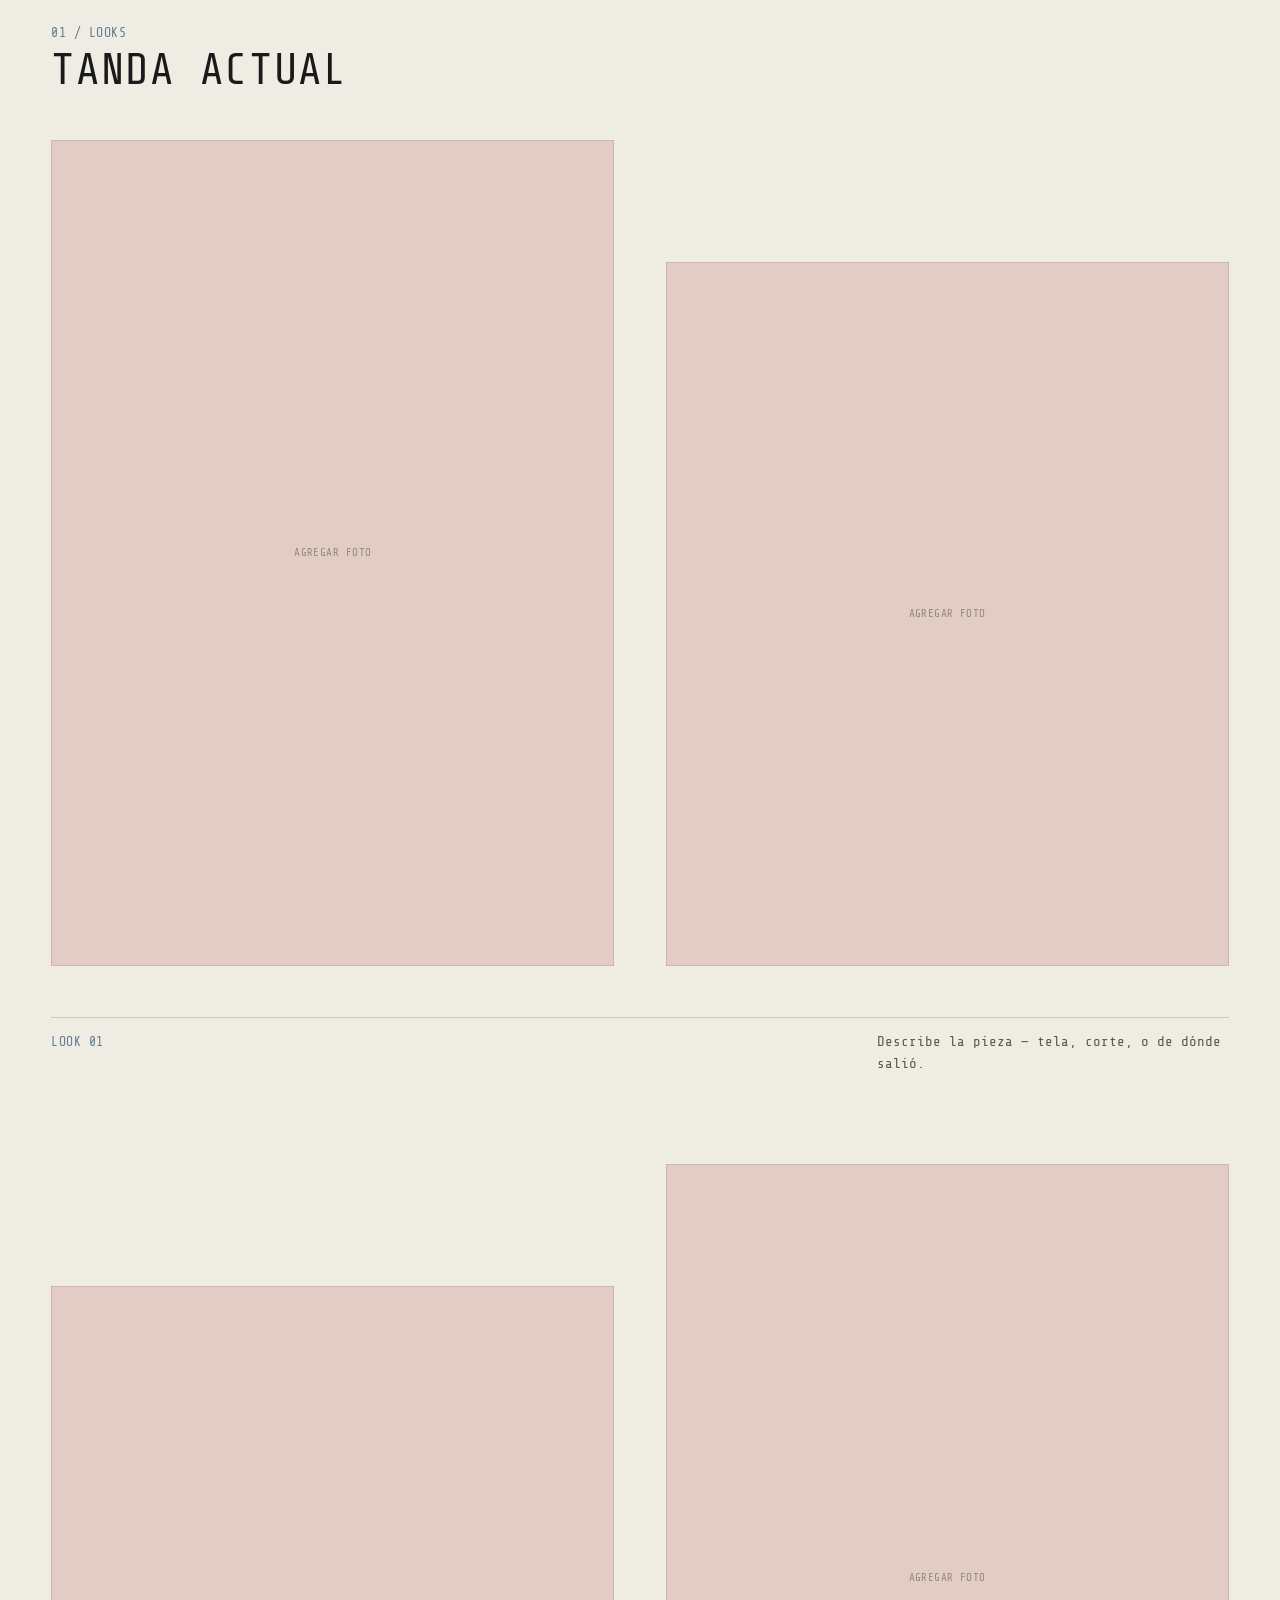
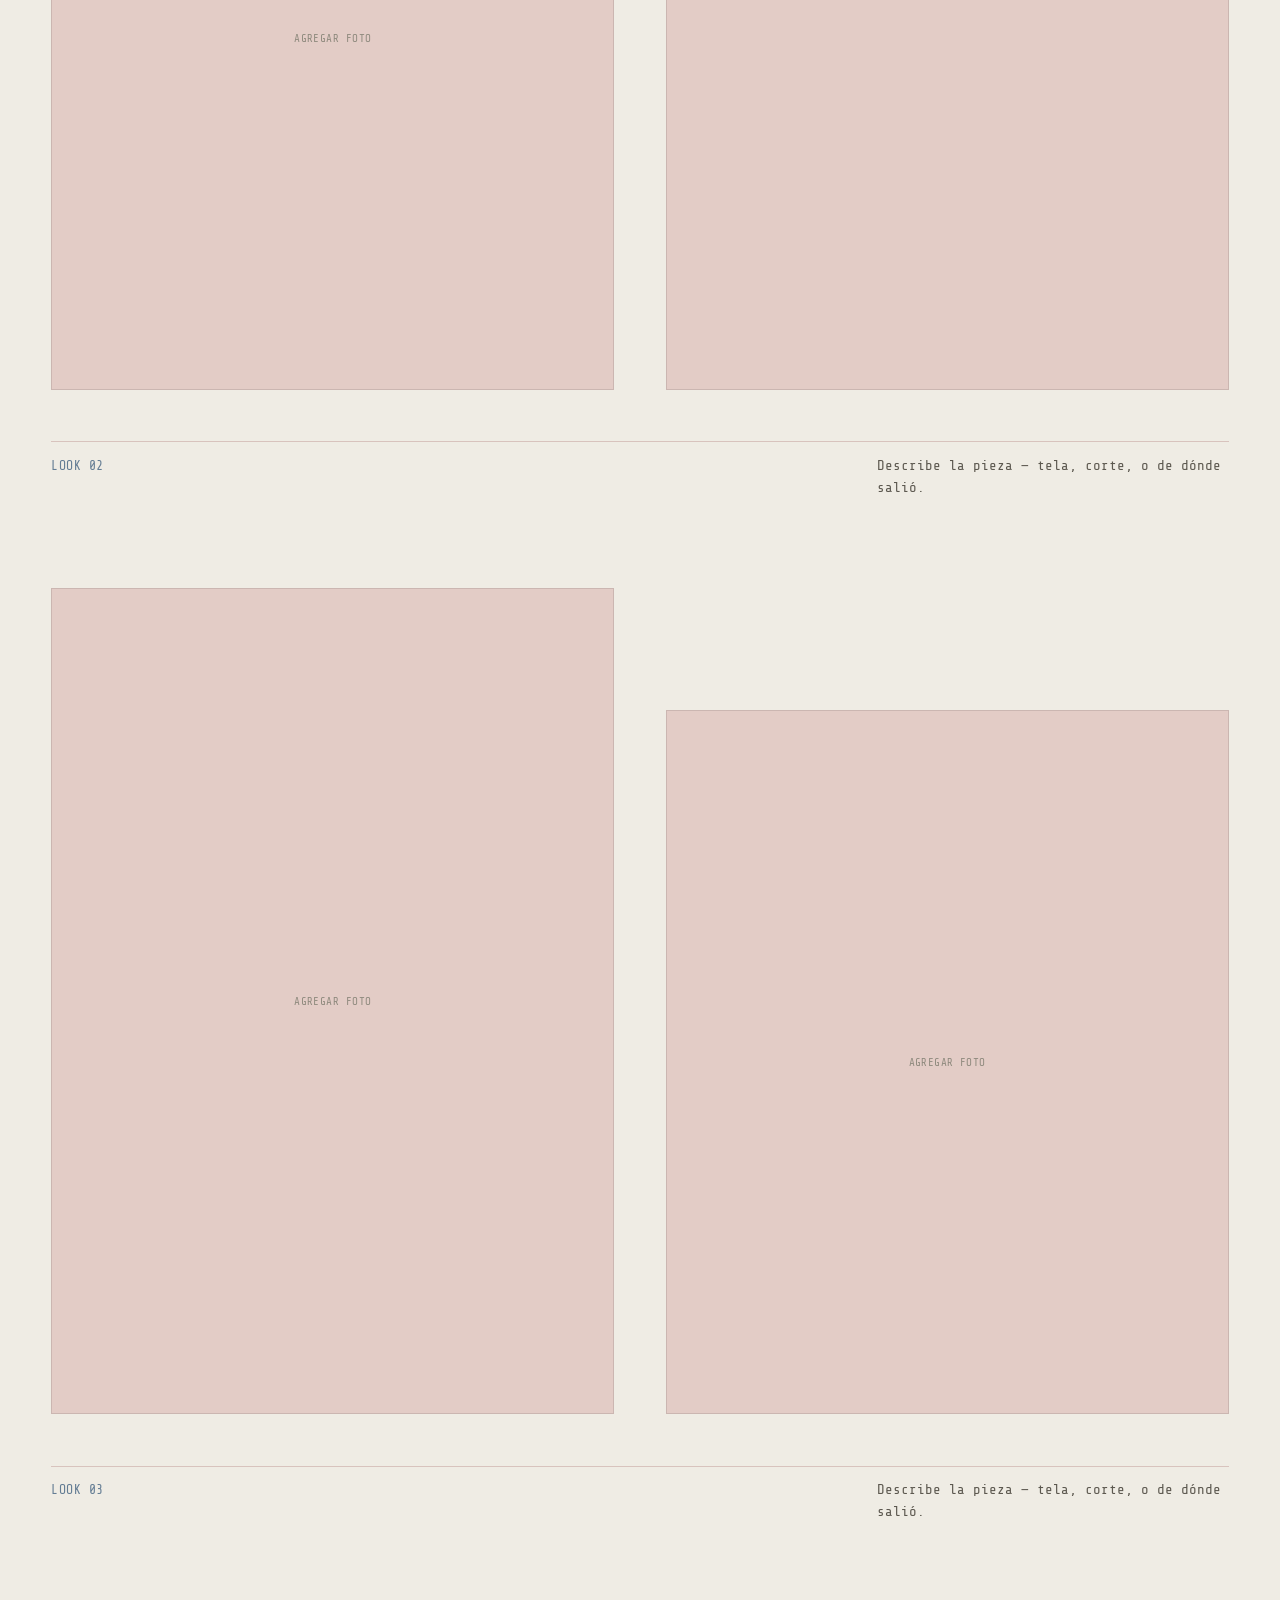
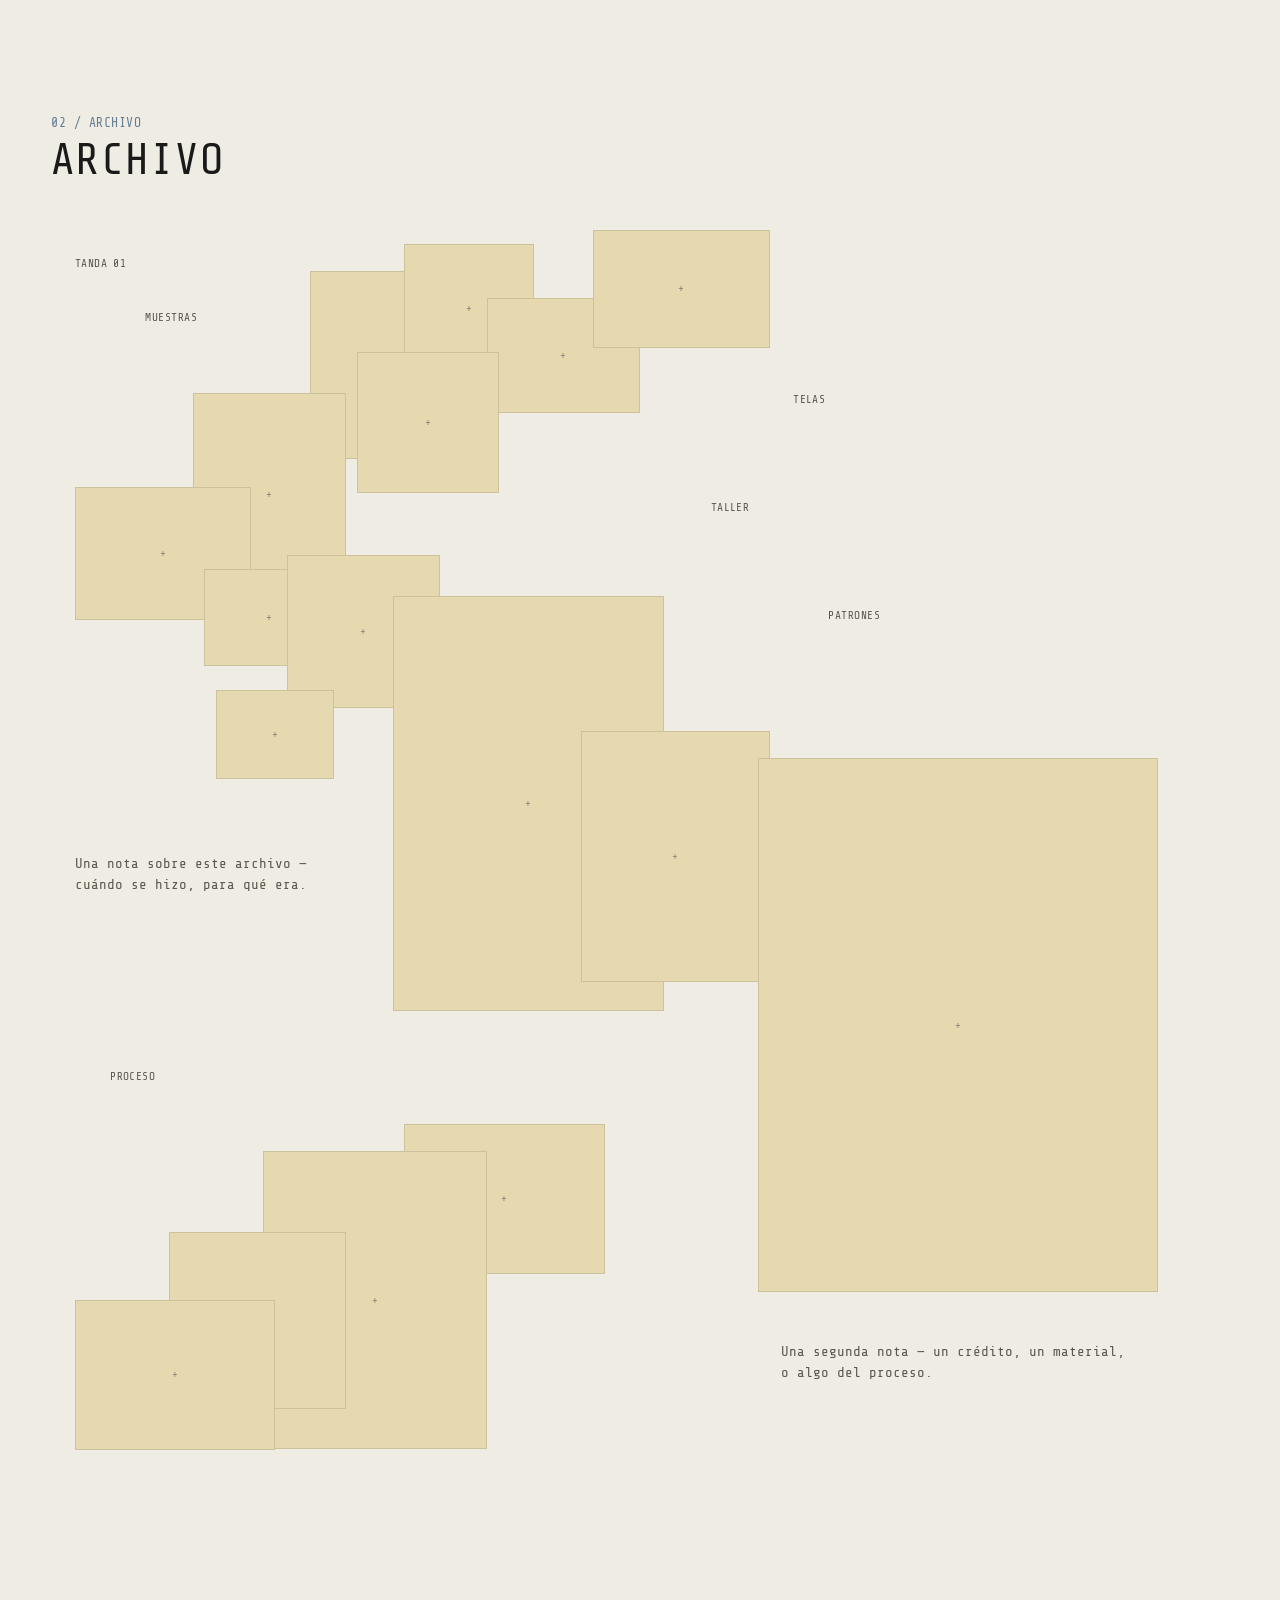
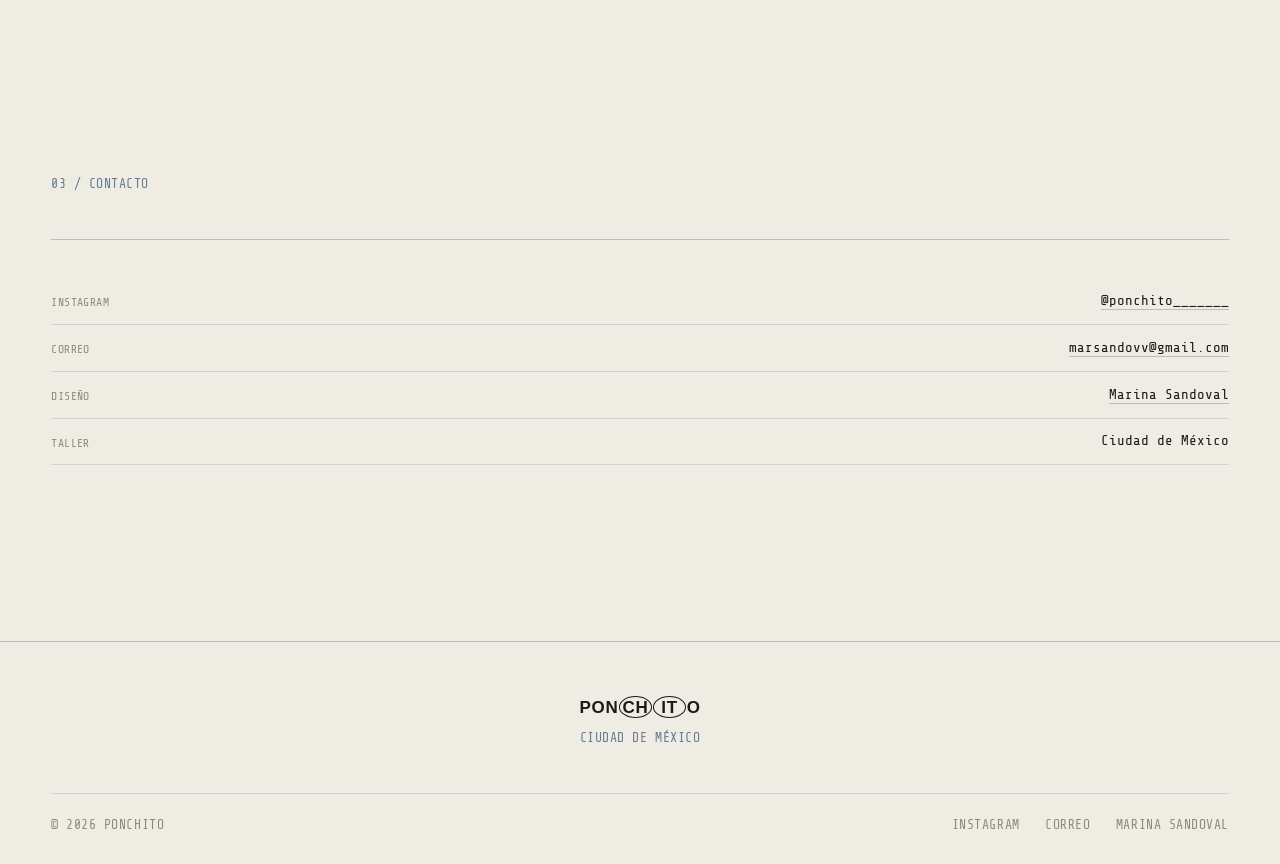
==== commit 0139af45: "Add files via upload" ====
--- a/ponchito.html
+++ b/ponchito.html
@@ -7,7 +7,7 @@
 <meta name="description" content="Ponchito — ropa hecha en Ciudad de México.">
 <link rel="preconnect" href="https://fonts.googleapis.com">
 <link rel="preconnect" href="https://fonts.gstatic.com" crossorigin>
-<link href="https://fonts.googleapis.com/css2?family=IBM+Plex+Mono:wght@300;400;500&display=swap" rel="stylesheet">
+<link href="https://fonts.googleapis.com/css2?family=Share+Tech+Mono&display=swap" rel="stylesheet">
 <link rel="stylesheet" href="style.css">
 </head>
 <body>
--- a/style.css
+++ b/style.css
@@ -22,7 +22,7 @@
   margin:0;
   background:var(--paper);
   color:var(--ink);
-  font-family:"IBM Plex Mono",ui-monospace,"Courier New",monospace;
+  font-family:"Share Tech Mono",ui-monospace,"Courier New",monospace;
   font-weight:400;
   -webkit-font-smoothing:antialiased;
 }
@@ -34,23 +34,23 @@
 
 /* ---------- type ---------- */
 .display-md{
-  font-size:clamp(1.35rem,3.2vw,2.2rem);
-  font-weight:500;line-height:1.2;
-  letter-spacing:0.16em;text-transform:uppercase;margin:0;
+  font-size:clamp(1.6rem,3.9vw,2.7rem);
+  font-weight:400;line-height:1.02;
+  letter-spacing:0.04em;text-transform:uppercase;margin:0;
 }
 .lede{
-  font-size:0.95rem;font-weight:400;line-height:1.75;
+  font-size:0.95rem;font-weight:400;line-height:1.6;
   color:var(--ink-mid);max-width:46ch;
 }
-.body-copy{font-size:0.95rem;line-height:1.8;max-width:62ch;}
+.body-copy{font-size:0.95rem;line-height:1.65;max-width:62ch;}
 .meta{
-  font-size:0.72rem;letter-spacing:0.2em;text-transform:uppercase;color:var(--blue);
+  font-size:0.82rem;letter-spacing:0.04em;text-transform:uppercase;color:var(--blue);
 }
 .meta-ink{color:var(--ink-faint);}
 
 /* ---------- shells ---------- */
 .wrap{padding:0 var(--gutter);}
-.section-head{padding:7rem 0 3rem;display:flex;flex-direction:column;gap:1.2rem;}
+.section-head{padding:7rem 0 3rem;display:flex;flex-direction:column;gap:0.5rem;}
 .section-pad{padding-bottom:5rem;}
 
 /* ---------- nav ---------- */
@@ -63,13 +63,13 @@
 }
 .nav-mark{
   display:flex;align-items:center;gap:0.5rem;
-  font-size:0.78rem;letter-spacing:0.22em;text-transform:uppercase;font-weight:500;
+  font-size:0.78rem;letter-spacing:0.04em;text-transform:uppercase;font-weight:400;
 }
 .nav-dog{width:30px;height:17px;color:var(--blue);flex:none;}
 .nav-links{display:flex;gap:clamp(1rem,3vw,2.6rem);list-style:none;margin:0;padding:0;}
-.nav-links a{font-size:0.72rem;letter-spacing:0.2em;text-transform:uppercase;color:var(--ink-mid);}
+.nav-links a{font-size:0.72rem;letter-spacing:0.04em;text-transform:uppercase;color:var(--ink-mid);}
 .nav-links a:hover,.nav-links a[aria-current="page"]{color:var(--ink);}
-.nav-toggle{display:none;font-size:0.72rem;letter-spacing:0.2em;text-transform:uppercase;}
+.nav-toggle{display:none;font-size:0.72rem;letter-spacing:0.04em;text-transform:uppercase;}
 
 @media (max-width:760px){
   .nav-links{
@@ -92,7 +92,7 @@
 .slot.has-image{border-color:transparent;}
 .slot.has-image .slot-hint{display:none;}
 .slot-hint{
-  font-size:0.68rem;letter-spacing:0.2em;text-transform:uppercase;
+  font-size:0.68rem;letter-spacing:0.04em;text-transform:uppercase;
   color:var(--ink-faint);text-align:center;padding:1rem;
 }
 .slot input[type=file]{display:none;}
@@ -110,7 +110,7 @@
 .manifesto{padding:clamp(6rem,14vh,10rem) var(--gutter) clamp(8rem,18vh,14rem);}
 .manifesto-inner{max-width:44rem;margin:0 auto;text-align:center;}
 .manifesto-inner p{
-  font-size:clamp(0.9rem,1.15vw,1rem);line-height:2;color:var(--ink);margin:0 0 2.6rem;
+  font-size:clamp(0.95rem,1.2vw,1.05rem);line-height:1.95;color:var(--ink);margin:0 0 2.4rem;
 }
 .manifesto-inner p:last-child{margin-bottom:0;}
 .sline{display:block;position:relative;width:100%;}
@@ -152,18 +152,18 @@
   font-size:0.7rem;color:var(--ink-faint);padding-top:0.3rem;
 }
 .work-num::before{content:counter(work,decimal-leading-zero);}
-.work-when{font-size:0.72rem;letter-spacing:0.12em;color:var(--blue);padding-top:0.3rem;}
+.work-when{font-size:0.72rem;letter-spacing:0.04em;color:var(--blue);padding-top:0.3rem;}
 .work-org{
-  font-size:0.95rem;font-weight:500;letter-spacing:0.08em;text-transform:uppercase;
-  margin:0 0 0.3rem;
-}
-.work-org .ctx{color:var(--ink-faint);font-weight:400;letter-spacing:0.04em;text-transform:none;}
+  font-size:1.1rem;font-weight:400;letter-spacing:0.03em;text-transform:uppercase;
+  line-height:1.1;margin:0 0 0.25rem;
+}
+.work-org .ctx{color:var(--ink-faint);font-weight:400;letter-spacing:0;text-transform:none;}
 .work-role{font-size:0.85rem;color:var(--ink-mid);margin:0 0 0.9rem;}
 .work-stats{display:flex;flex-wrap:wrap;gap:1.8rem;margin:0 0 0.9rem;padding:0;list-style:none;}
 .work-stats div{display:flex;flex-direction:column;gap:0.15rem;}
-.work-stats .n{font-size:1.05rem;font-weight:500;letter-spacing:0.02em;}
-.work-stats .l{font-size:0.7rem;letter-spacing:0.1em;text-transform:uppercase;color:var(--ink-faint);}
-.work-note{font-size:0.85rem;line-height:1.75;color:var(--ink-mid);margin:0;max-width:52ch;}
+.work-stats .n{font-size:1.05rem;font-weight:400;letter-spacing:0.04em;}
+.work-stats .l{font-size:0.7rem;letter-spacing:0.03em;text-transform:uppercase;color:var(--ink-faint);}
+.work-note{font-size:0.88rem;line-height:1.6;color:var(--ink-mid);margin:0;max-width:52ch;}
 
 @media (max-width:760px){
   .work-item{grid-template-columns:1fr;gap:0.5rem;}
@@ -178,13 +178,13 @@
   border-top:1px solid var(--rule);padding-top:2.4rem;
 }
 .cols h3{
-  font-size:0.7rem;letter-spacing:0.2em;text-transform:uppercase;
+  font-size:0.7rem;letter-spacing:0.04em;text-transform:uppercase;
   color:var(--ink-faint);margin:0 0 1.2rem;font-weight:400;
 }
 .cols ul{list-style:none;margin:0;padding:0;}
-.cols li{font-size:0.85rem;line-height:2;color:var(--ink-mid);}
+.cols li{font-size:0.92rem;line-height:1.95;color:var(--ink-mid);}
 .cols .lang{display:flex;justify-content:space-between;gap:1rem;max-width:16rem;}
-.cols .lang .lvl{color:var(--blue);letter-spacing:0.1em;}
+.cols .lang .lvl{color:var(--blue);letter-spacing:0.03em;}
 @media (max-width:760px){ .cols{grid-template-columns:1fr;gap:2.4rem;} }
 
 /* ---------- contact ---------- */
@@ -194,7 +194,7 @@
   padding:0.9rem 0;border-bottom:1px solid var(--rule-faint);
   font-size:0.88rem;
 }
-.contact-rows .row .k{color:var(--ink-faint);font-size:0.72rem;letter-spacing:0.16em;text-transform:uppercase;padding-top:0.2rem;}
+.contact-rows .row .k{color:var(--ink-faint);font-size:0.72rem;letter-spacing:0.04em;text-transform:uppercase;padding-top:0.2rem;}
 .contact-rows a{border-bottom:1px solid var(--rule);padding-bottom:1px;}
 .contact-rows a:hover{border-color:var(--ink);}
 
@@ -209,10 +209,10 @@
   display:grid;grid-template-columns:8rem 1fr;gap:1.6rem;
   padding:1.8rem 0;border-bottom:1px solid var(--rule-faint);
 }
-.post-row .date{font-size:0.7rem;letter-spacing:0.18em;text-transform:uppercase;color:var(--blue);padding-top:0.25rem;}
-.post-row h3{margin:0 0 0.6rem;font-size:0.95rem;font-weight:500;letter-spacing:0.1em;text-transform:uppercase;line-height:1.5;}
-.post-row p{margin:0 0 0.7rem;color:var(--ink-mid);font-size:0.88rem;line-height:1.75;max-width:52ch;}
-.post-row a.read{font-size:0.7rem;letter-spacing:0.18em;text-transform:uppercase;border-bottom:1px solid var(--ink);padding-bottom:1px;}
+.post-row .date{font-size:0.7rem;letter-spacing:0.04em;text-transform:uppercase;color:var(--blue);padding-top:0.25rem;}
+.post-row h3{margin:0 0 0.6rem;font-size:1.05rem;font-weight:400;letter-spacing:0.03em;text-transform:uppercase;line-height:1.1;}
+.post-row p{margin:0 0 0.7rem;color:var(--ink-mid);font-size:0.9rem;line-height:1.6;max-width:52ch;}
+.post-row a.read{font-size:0.7rem;letter-spacing:0.04em;text-transform:uppercase;border-bottom:1px solid var(--ink);padding-bottom:1px;}
 @media (max-width:700px){
   .journal-head{grid-template-columns:1fr;}
   .post-row{grid-template-columns:1fr;}
@@ -232,22 +232,22 @@
   font-family:"Helvetica Neue",Arial,sans-serif;font-weight:700;
   font-size:clamp(1.9rem,8vw,5rem);line-height:1;
 }
-.brand-mark .word{letter-spacing:0.01em;}
+.brand-mark .word{letter-spacing:0.04em;}
 .brand-mark .ring{
   width:1.95em;height:1.28em;
   border:0.055em solid currentColor;border-radius:50%;
   display:inline-flex;align-items:center;justify-content:center;
-  margin:0 0.03em;letter-spacing:0.01em;
+  margin:0 0.03em;letter-spacing:0.04em;
 }
 .brand-mark.on-film{color:#fff;}
 .brand-tagline{position:relative;z-index:2;margin-top:1.6rem;text-align:center;}
 .brand-tagline p{
-  margin:0;font-size:0.78rem;letter-spacing:0.2em;text-transform:uppercase;color:var(--ink-mid);
+  margin:0;font-size:0.78rem;letter-spacing:0.04em;text-transform:uppercase;color:var(--ink-mid);
 }
 .brand-tagline.on-film p{color:rgba(255,255,255,0.85);}
 .film-upload{
   position:absolute;bottom:1.4rem;right:var(--gutter);z-index:3;
-  font-size:0.68rem;letter-spacing:0.2em;text-transform:uppercase;
+  font-size:0.68rem;letter-spacing:0.04em;text-transform:uppercase;
   color:var(--ink-faint);cursor:pointer;
 }
 .film-upload.on-film{color:rgba(255,255,255,0.8);}
@@ -262,7 +262,7 @@
   grid-column:1 / -1;display:flex;justify-content:space-between;align-items:baseline;gap:2rem;
   border-top:1px solid #d8c3bd;padding-top:0.8rem;
 }
-.look-caption .cap-text{font-size:0.85rem;color:var(--ink-mid);max-width:44ch;line-height:1.7;}
+.look-caption .cap-text{font-size:0.88rem;color:var(--ink-mid);max-width:44ch;line-height:1.55;}
 #look .slot{background-color:var(--pink);}
 @media (max-width:760px){ .look-row{grid-template-columns:1fr;} }
 
@@ -272,8 +272,8 @@
 .scatter-tile:hover{transform:scale(1.09);}
 #archive .slot{background-color:var(--yellow);}
 .scatter-text{position:absolute;}
-.scatter-text.label{font-size:0.7rem;letter-spacing:0.2em;text-transform:uppercase;color:var(--ink-mid);}
-.scatter-text.note{font-size:0.85rem;line-height:1.8;color:var(--ink-mid);}
+.scatter-text.label{font-size:0.7rem;letter-spacing:0.04em;text-transform:uppercase;color:var(--ink-mid);}
+.scatter-text.note{font-size:0.88rem;line-height:1.5;color:var(--ink-mid);}
 @media (prefers-reduced-motion:reduce){
   .scatter-tile{transition:none;}
   .scatter-tile:hover{transform:none;}
@@ -288,7 +288,7 @@
 footer{margin-top:6rem;padding:0 var(--gutter) 2rem;border-top:1px solid var(--rule);}
 .crest{display:flex;flex-direction:column;align-items:center;gap:0.75rem;padding:3.4rem 0 3rem;}
 .crest-dog{width:88px;height:51px;color:var(--blue);}
-.crest-name{font-size:0.85rem;letter-spacing:0.22em;text-transform:uppercase;font-weight:500;}
+.crest-name{font-size:0.85rem;letter-spacing:0.04em;text-transform:uppercase;font-weight:400;}
 .crest-mark{font-size:17px;color:var(--ink);}
 .crest-mark .ring{border-width:0.08em;}
 .footer-row{
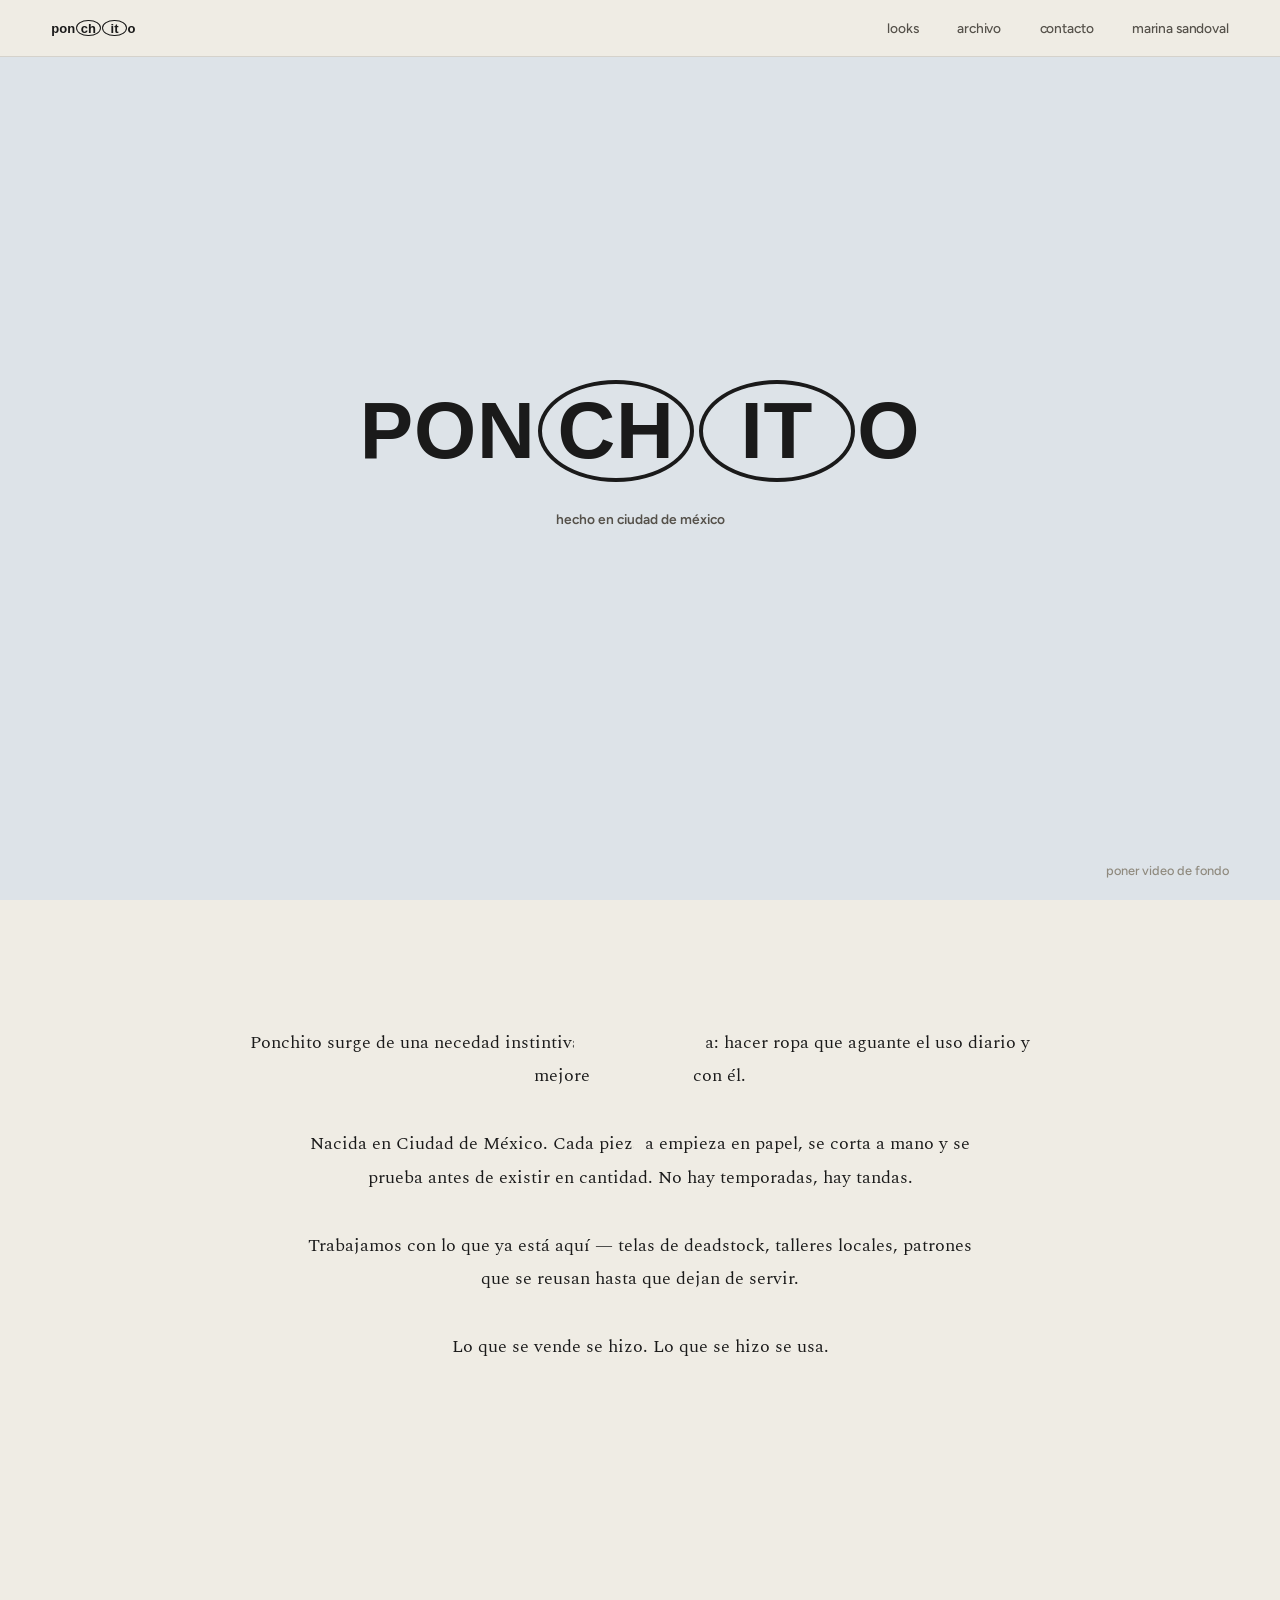
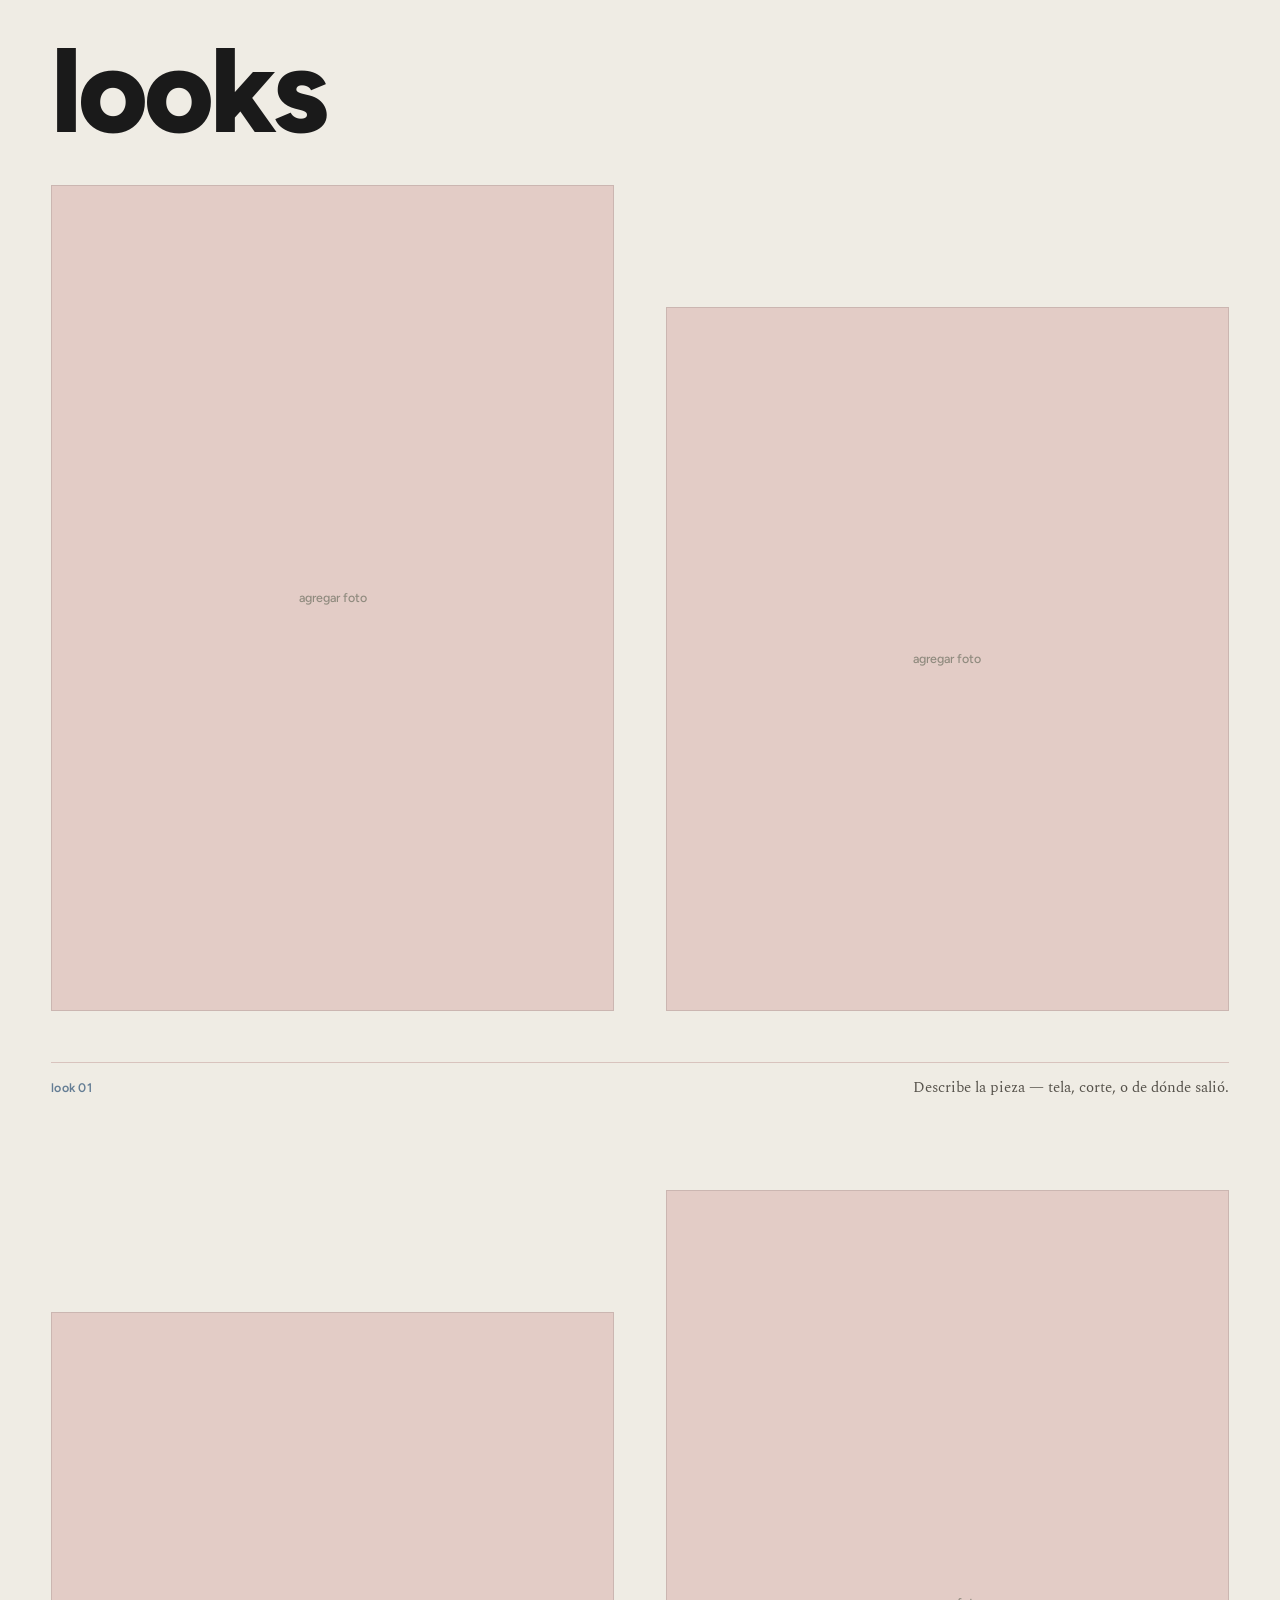
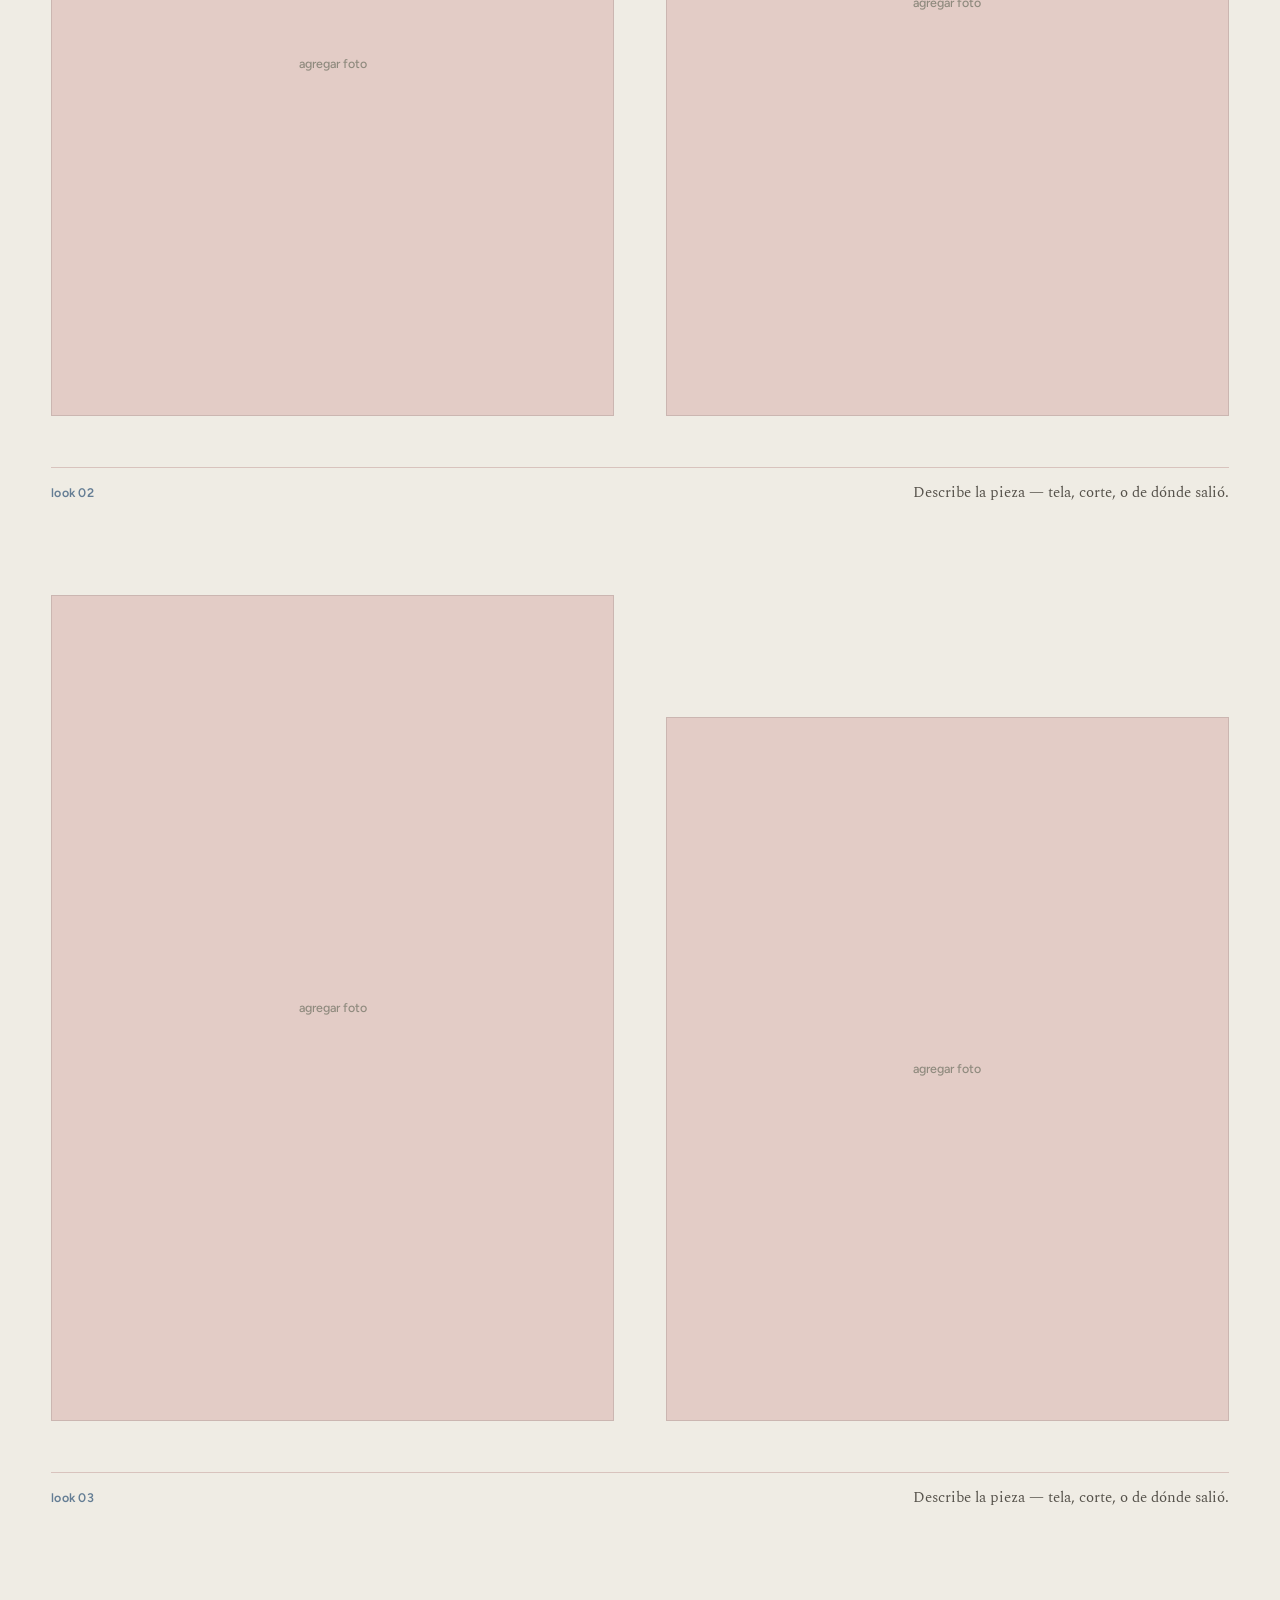
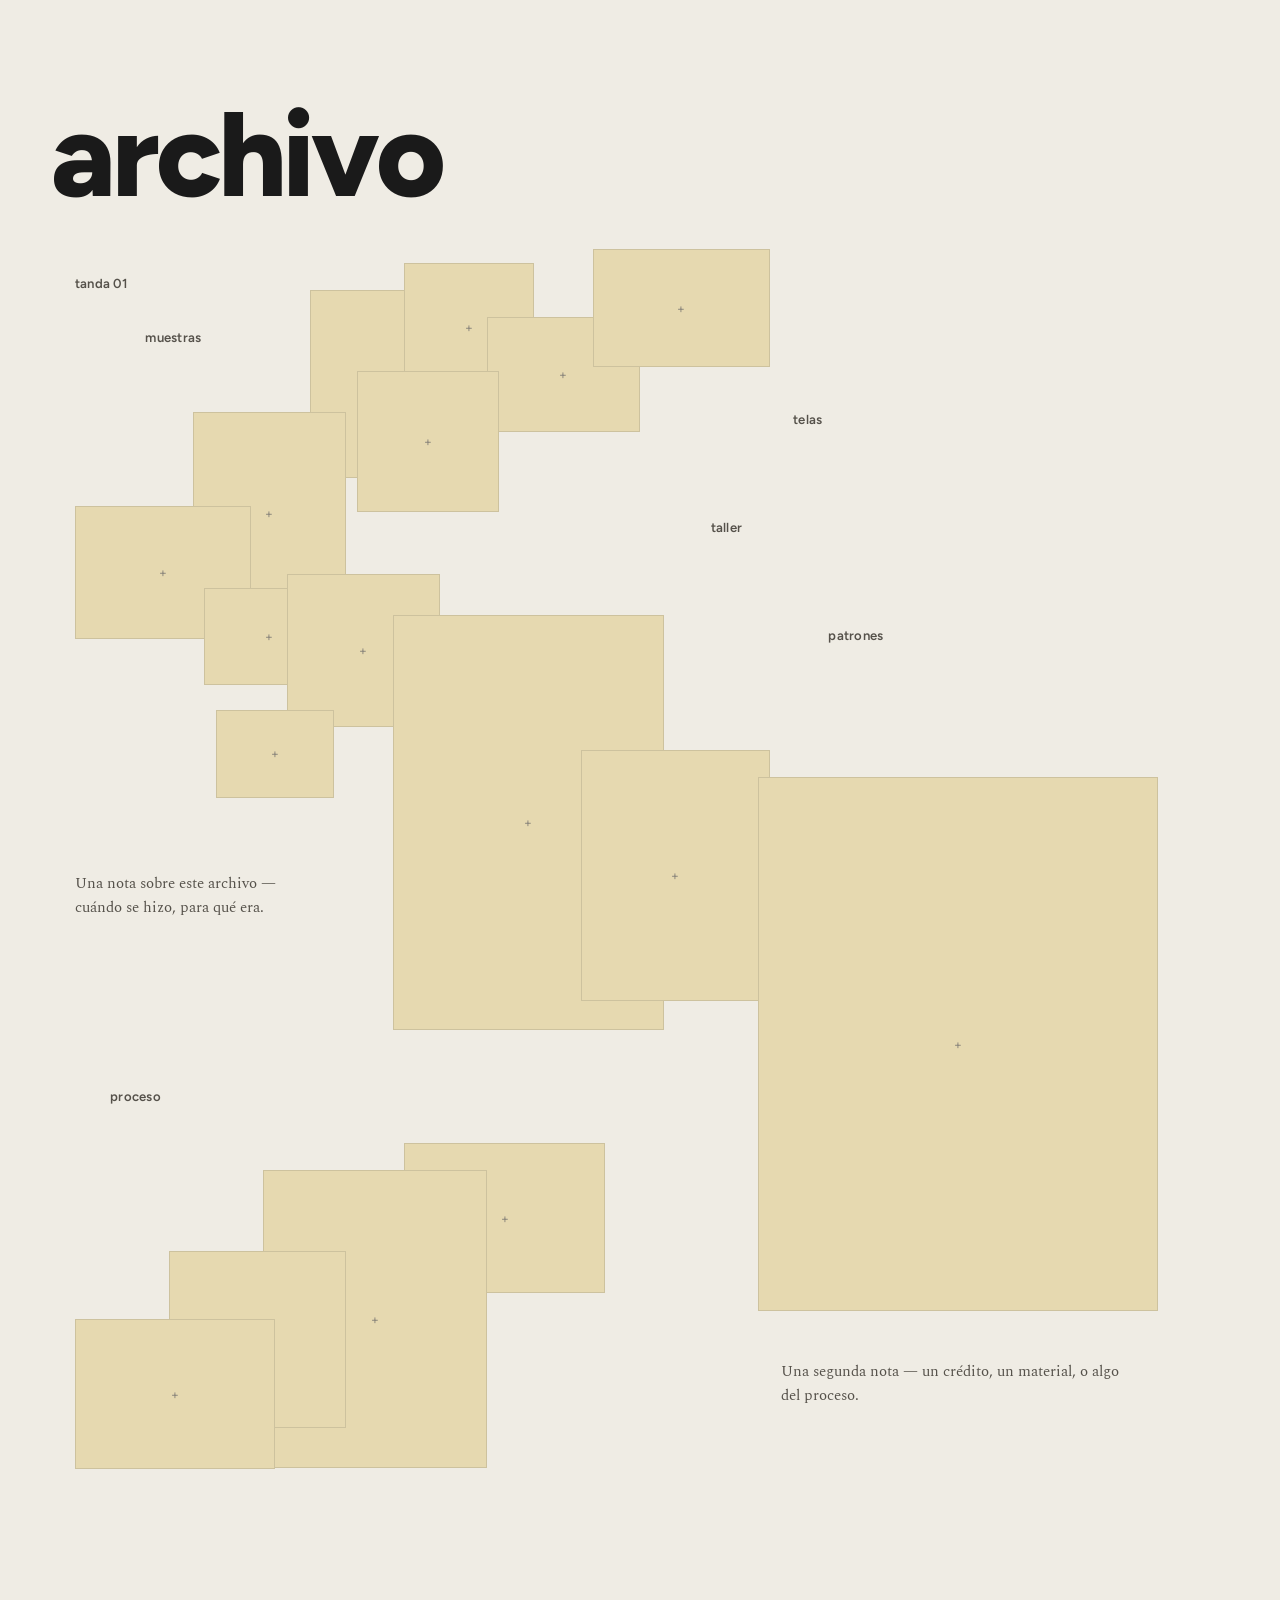
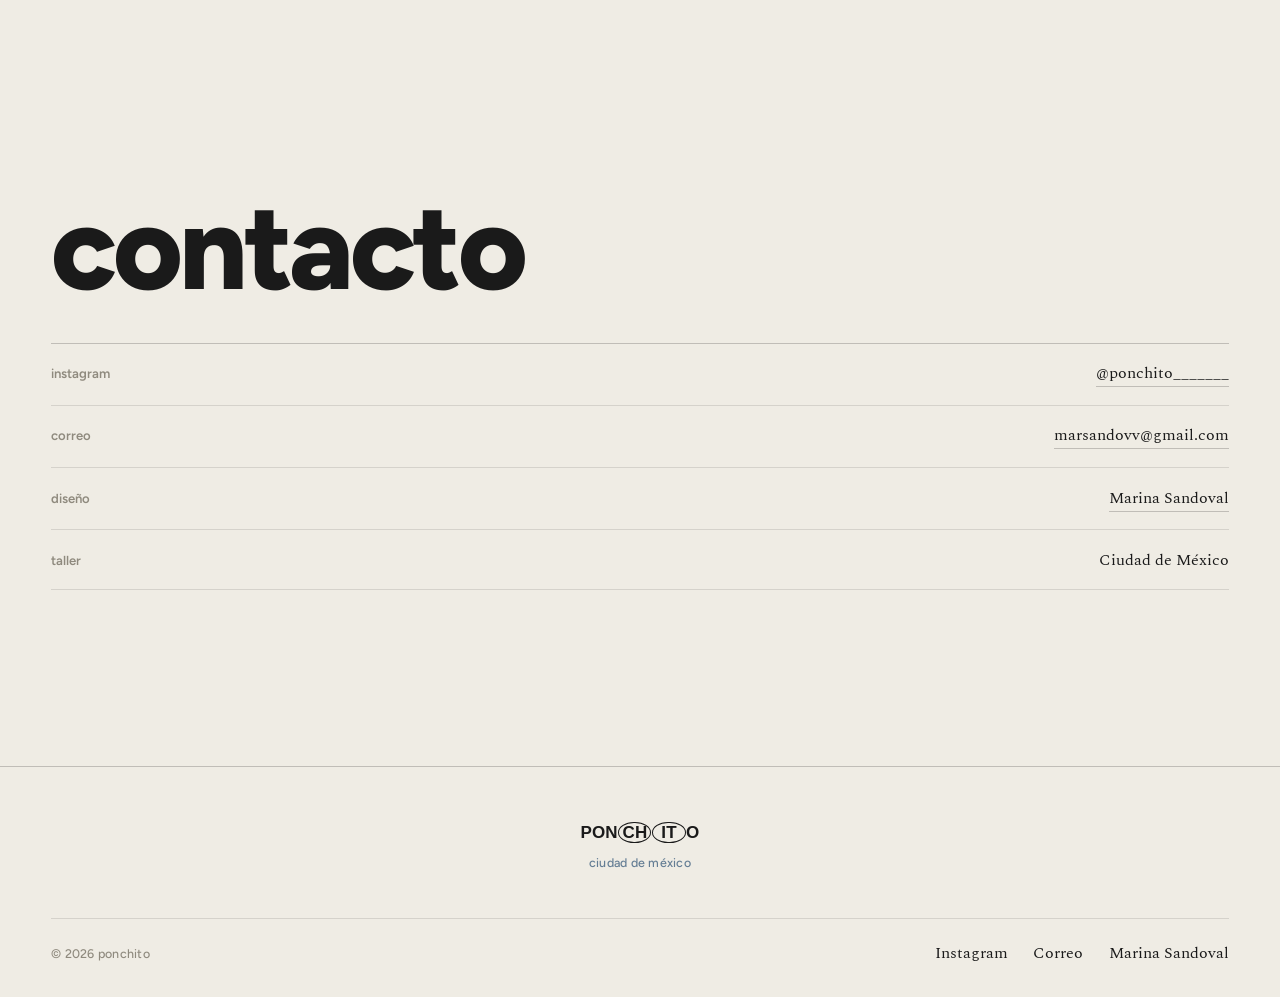
==== commit 03d04fd9: "Add files via upload" ====
--- a/ponchito.html
+++ b/ponchito.html
@@ -7,7 +7,7 @@
 <meta name="description" content="Ponchito — ropa hecha en Ciudad de México.">
 <link rel="preconnect" href="https://fonts.googleapis.com">
 <link rel="preconnect" href="https://fonts.gstatic.com" crossorigin>
-<link href="https://fonts.googleapis.com/css2?family=Share+Tech+Mono&display=swap" rel="stylesheet">
+<link href="https://fonts.googleapis.com/css2?family=Figtree:wght@400;500;600;800&family=Spectral:ital,wght@0,300;0,400;0,500;1,400&display=swap" rel="stylesheet">
 <link rel="stylesheet" href="style.css">
 </head>
 <body>
@@ -31,7 +31,7 @@
 <section class="film-hero" id="top">
   <div class="film"><video id="brandVideo" muted loop playsinline></video></div>
 
-  <div class="brand-mark" id="brandMark" aria-label="Ponchito">
+  <div class="brand-mark logo-anim" id="brandMark" aria-label="Ponchito">
     <span class="word">PON</span><span class="ring">CH</span><span class="ring">IT</span><span class="word">O</span>
   </div>
   <div class="brand-tagline" id="brandTagline">
@@ -64,8 +64,7 @@
 <section id="looks" class="section-pad">
   <div class="wrap">
     <div class="section-head">
-      <span class="meta">01 / Looks</span>
-      <h2 class="display-md">Tanda actual</h2>
+      <h2 class="title-xl split">looks</h2>
     </div>
 
     <div class="look-list" id="look">
@@ -73,7 +72,7 @@
         <div class="slot look-photo is-tall" data-slot><span class="slot-hint">Agregar foto</span><input type="file" accept="image/*"></div>
         <div class="slot look-photo" data-slot><span class="slot-hint">Agregar foto</span><input type="file" accept="image/*"></div>
         <div class="look-caption">
-          <span class="meta">Look 01</span>
+          <span class="label">Look 01</span>
           <span class="cap-text">Describe la pieza — tela, corte, o de dónde salió.</span>
         </div>
       </div>
@@ -81,7 +80,7 @@
         <div class="slot look-photo" data-slot><span class="slot-hint">Agregar foto</span><input type="file" accept="image/*"></div>
         <div class="slot look-photo is-tall" data-slot><span class="slot-hint">Agregar foto</span><input type="file" accept="image/*"></div>
         <div class="look-caption">
-          <span class="meta">Look 02</span>
+          <span class="label">Look 02</span>
           <span class="cap-text">Describe la pieza — tela, corte, o de dónde salió.</span>
         </div>
       </div>
@@ -89,7 +88,7 @@
         <div class="slot look-photo is-tall" data-slot><span class="slot-hint">Agregar foto</span><input type="file" accept="image/*"></div>
         <div class="slot look-photo" data-slot><span class="slot-hint">Agregar foto</span><input type="file" accept="image/*"></div>
         <div class="look-caption">
-          <span class="meta">Look 03</span>
+          <span class="label">Look 03</span>
           <span class="cap-text">Describe la pieza — tela, corte, o de dónde salió.</span>
         </div>
       </div>
@@ -101,8 +100,7 @@
 <section id="archive" class="section-pad">
   <div class="wrap">
     <div class="section-head">
-      <span class="meta">02 / Archivo</span>
-      <h2 class="display-md">Archivo</h2>
+      <h2 class="title-xl split">archivo</h2>
     </div>
 
     <!-- posiciones en % — se pueden mover cambiando left/top/width -->
@@ -142,7 +140,7 @@
 <section id="tienda" class="section-pad">
   <div class="wrap">
     <div class="section-head">
-      <span class="meta">03 / Contacto</span>
+      <h2 class="title-xl split">contacto</h2>
     </div>
     <div class="contact-rows">
       <div class="row"><span class="k">Instagram</span><a href="https://instagram.com/ponchito_______" target="_blank" rel="noopener">@ponchito_______</a></div>
@@ -158,10 +156,10 @@
     <span class="brand-mark crest-mark" aria-label="Ponchito">
       <span class="word">PON</span><span class="ring">CH</span><span class="ring">IT</span><span class="word">O</span>
     </span>
-    <span class="meta">Ciudad de México</span>
+    <span class="label">Ciudad de México</span>
   </div>
   <div class="footer-row">
-    <span class="meta meta-ink">© <span id="year"></span> Ponchito</span>
+    <span class="label label-ink">© <span id="year"></span> Ponchito</span>
     <span class="socials meta meta-ink">
       <a href="https://instagram.com/ponchito_______" target="_blank" rel="noopener">Instagram</a>
       <a href="mailto:marsandovv@gmail.com">Correo</a>
@@ -322,6 +320,48 @@
     else build();
   })();
 
+  /* ---------- letras que suben (títulos) ---------- */
+  (function letters(){
+    const reduce = window.matchMedia("(prefers-reduced-motion: reduce)").matches;
+    document.querySelectorAll(".split").forEach(el => {
+      const label = el.textContent.replace(/\s+/g, " ").trim();
+      const nodes = Array.from(el.childNodes);
+      el.textContent = "";
+      let i = 0;
+      nodes.forEach(n => {
+        if (n.nodeType !== 3){ el.appendChild(n); return; }
+        n.textContent.split(/(\s+)/).forEach(part => {
+          if (!part) return;
+          if (/^\s+$/.test(part)){ el.appendChild(document.createTextNode(" ")); return; }
+          const mask = document.createElement("span");
+          mask.className = "lt-mask";
+          mask.setAttribute("aria-hidden", "true");
+          Array.from(part).forEach(ch => {
+            const s = document.createElement("span");
+            s.className = "lt";
+            s.textContent = ch;
+            s.style.transitionDelay = (i++ * 32) + "ms";
+            mask.appendChild(s);
+          });
+          el.appendChild(mask);
+        });
+      });
+      el.setAttribute("aria-label", label);
+    });
+
+    const targets = document.querySelectorAll(".split, .logo-anim, .plus-row");
+    if (reduce || !("IntersectionObserver" in window)){
+      targets.forEach(t => t.classList.add("is-in"));
+      return;
+    }
+    const io = new IntersectionObserver(entries => {
+      entries.forEach(e => {
+        if (e.isIntersecting){ e.target.classList.add("is-in"); io.unobserve(e.target); }
+      });
+    }, { threshold: 0.2 });
+    targets.forEach(t => io.observe(t));
+  })();
+
   document.getElementById("year").textContent = new Date().getFullYear();
 </script>
 
--- a/style.css
+++ b/style.css
@@ -1,12 +1,13 @@
 /* ============================================================
-   Marina Sandoval / Ponchito — shared styles
-   Edit colours in one place, below.
+   Marina Sandoval / Ponchito
+   Títulos: Figtree 800, minúscula, grande.
+   Texto:   Spectral, serif.
    ============================================================ */
 
 :root{
   --paper:#efece4;
   --ink:#1a1a1a;
-  --ink-mid:#5c584f;
+  --ink-mid:#55514a;
   --ink-faint:#8f8a7e;
   --blue:#647d94;
   --pink:#e3ccc6;
@@ -14,6 +15,8 @@
   --rule:rgba(26,26,26,0.22);
   --rule-faint:rgba(26,26,26,0.12);
   --gutter:clamp(1.25rem,4vw,3.5rem);
+  --sans:"Figtree","Helvetica Neue",Helvetica,Arial,sans-serif;
+  --serif:"Spectral",Georgia,"Times New Roman",serif;
 }
 
 *{box-sizing:border-box;}
@@ -22,7 +25,7 @@
   margin:0;
   background:var(--paper);
   color:var(--ink);
-  font-family:"Share Tech Mono",ui-monospace,"Courier New",monospace;
+  font-family:var(--serif);
   font-weight:400;
   -webkit-font-smoothing:antialiased;
 }
@@ -32,57 +35,78 @@
 ::selection{background:var(--yellow);color:var(--ink);}
 :focus-visible{outline:1px solid var(--blue);outline-offset:3px;}
 
-/* ---------- type ---------- */
-.display-md{
-  font-size:clamp(1.6rem,3.9vw,2.7rem);
-  font-weight:400;line-height:1.02;
-  letter-spacing:0.04em;text-transform:uppercase;margin:0;
-}
-.lede{
-  font-size:0.95rem;font-weight:400;line-height:1.6;
-  color:var(--ink-mid);max-width:46ch;
-}
-.body-copy{font-size:0.95rem;line-height:1.65;max-width:62ch;}
-.meta{
-  font-size:0.82rem;letter-spacing:0.04em;text-transform:uppercase;color:var(--blue);
-}
-.meta-ink{color:var(--ink-faint);}
+/* ---------- títulos ---------- */
+.title-xl{
+  font-family:var(--sans);
+  font-weight:800;
+  font-size:clamp(3rem,10vw,7.5rem);
+  line-height:0.88;
+  letter-spacing:-0.035em;
+  text-transform:lowercase;
+  margin:0;
+}
+.title-md{
+  font-family:var(--sans);
+  font-weight:800;
+  font-size:clamp(1.6rem,4vw,2.6rem);
+  line-height:0.95;
+  letter-spacing:-0.03em;
+  text-transform:lowercase;
+  margin:0;
+}
+.label{
+  font-family:var(--sans);
+  font-weight:600;
+  font-size:0.78rem;
+  letter-spacing:0.02em;
+  text-transform:lowercase;
+  color:var(--blue);
+}
+.label-ink{color:var(--ink-faint);}
+
+/* ---------- texto ---------- */
+.lede{font-size:1.05rem;line-height:1.65;color:var(--ink-mid);max-width:46ch;}
+.body-copy{font-size:1rem;line-height:1.7;max-width:62ch;}
 
 /* ---------- shells ---------- */
 .wrap{padding:0 var(--gutter);}
-.section-head{padding:7rem 0 3rem;display:flex;flex-direction:column;gap:0.5rem;}
+.section-head{padding:7rem 0 2.6rem;display:flex;flex-direction:column;gap:1rem;}
 .section-pad{padding-bottom:5rem;}
 
 /* ---------- nav ---------- */
 .nav{
   position:fixed;top:0;left:0;right:0;z-index:60;
   display:flex;align-items:center;justify-content:space-between;
-  padding:1.1rem var(--gutter);
+  padding:1rem var(--gutter);
   background:var(--paper);
   border-bottom:1px solid var(--rule-faint);
 }
 .nav-mark{
   display:flex;align-items:center;gap:0.5rem;
-  font-size:0.78rem;letter-spacing:0.04em;text-transform:uppercase;font-weight:400;
+  font-family:var(--sans);font-weight:800;
+  font-size:0.95rem;letter-spacing:-0.02em;text-transform:lowercase;
 }
 .nav-dog{width:30px;height:17px;color:var(--blue);flex:none;}
-.nav-links{display:flex;gap:clamp(1rem,3vw,2.6rem);list-style:none;margin:0;padding:0;}
-.nav-links a{font-size:0.72rem;letter-spacing:0.04em;text-transform:uppercase;color:var(--ink-mid);}
-.nav-links a:hover,.nav-links a[aria-current="page"]{color:var(--ink);}
-.nav-toggle{display:none;font-size:0.72rem;letter-spacing:0.04em;text-transform:uppercase;}
+.nav-links{display:flex;gap:clamp(1rem,3vw,2.4rem);list-style:none;margin:0;padding:0;}
+.nav-links a{
+  font-family:var(--sans);font-weight:500;
+  font-size:0.86rem;letter-spacing:-0.01em;text-transform:lowercase;color:var(--ink-mid);
+}
+.nav-links a:hover{color:var(--ink);}
+.nav-toggle{font-family:var(--sans);font-weight:600;font-size:0.86rem;text-transform:lowercase;display:none;}
 
 @media (max-width:760px){
   .nav-links{
     position:fixed;inset:0;background:var(--paper);
     flex-direction:column;justify-content:center;align-items:flex-start;
-    padding:0 var(--gutter);gap:1.8rem;display:none;
+    padding:0 var(--gutter);gap:1.4rem;display:none;
   }
   .nav-links.is-open{display:flex;}
-  .nav-links a{font-size:1rem;}
+  .nav-links a{font-family:var(--sans);font-weight:800;font-size:2rem;letter-spacing:-0.03em;}
   .nav-toggle{display:inline-block;position:relative;z-index:70;}
 }
 
-/* ---------- upload / photo slots ---------- */
+/* ---------- fotos ---------- */
 .slot{
   position:relative;background:#e6e2d9;
   background-size:cover;background-position:center;
@@ -92,7 +116,8 @@
 .slot.has-image{border-color:transparent;}
 .slot.has-image .slot-hint{display:none;}
 .slot-hint{
-  font-size:0.68rem;letter-spacing:0.04em;text-transform:uppercase;
+  font-family:var(--sans);font-weight:500;
+  font-size:0.78rem;text-transform:lowercase;
   color:var(--ink-faint);text-align:center;padding:1rem;
 }
 .slot input[type=file]{display:none;}
@@ -102,27 +127,29 @@
 .hero .slot{position:absolute;inset:0;border:none;background-color:#dde3e8;}
 .hero-foot{
   position:relative;z-index:2;width:100%;
-  display:flex;justify-content:space-between;align-items:baseline;
-  padding:0 var(--gutter) 1.6rem;
-}
-
-/* ---------- intro / manifesto: lines part around a fixed mark ---------- */
+  display:flex;justify-content:space-between;align-items:flex-end;gap:1rem;
+  padding:0 var(--gutter) 1.8rem;
+}
+.hero-name{
+  font-family:var(--sans);font-weight:800;
+  font-size:clamp(2.2rem,7vw,5rem);line-height:0.88;letter-spacing:-0.035em;
+  text-transform:lowercase;margin:0;
+}
+
+/* ---------- intro / manifiesto ---------- */
 .manifesto{padding:clamp(6rem,14vh,10rem) var(--gutter) clamp(8rem,18vh,14rem);}
-.manifesto-inner{max-width:44rem;margin:0 auto;text-align:center;}
+.manifesto-inner{max-width:42rem;margin:0 auto;text-align:center;}
 .manifesto-inner p{
-  font-size:clamp(0.95rem,1.2vw,1.05rem);line-height:1.95;color:var(--ink);margin:0 0 2.4rem;
+  font-size:clamp(1.05rem,1.4vw,1.25rem);line-height:1.85;color:var(--ink);margin:0 0 2.2rem;
 }
 .manifesto-inner p:last-child{margin-bottom:0;}
 .sline{display:block;position:relative;width:100%;}
-.sline-half{
-  position:absolute;left:0;right:0;top:0;
-  white-space:pre;text-align:center;will-change:transform;
-}
+.sline-half{position:absolute;left:0;right:0;top:0;white-space:pre;text-align:center;will-change:transform;}
 .sline-half.l{clip-path:inset(0 50% 0 0);}
 .sline-half.r{clip-path:inset(0 0 0 50%);}
 
 .mark-fixed{
-  position:fixed;top:4.6rem;left:50%;transform:translateX(-50%);
+  position:fixed;top:4.4rem;left:50%;transform:translateX(-50%);
   z-index:40;display:none;pointer-events:none;
 }
 .mark-fixed.is-on{display:block;}
@@ -132,69 +159,77 @@
 
 @media (prefers-reduced-motion:reduce){ .sline-half{transform:none !important;} }
 @media (max-width:760px){
-  .mark-fixed{top:3.6rem;}
+  .mark-fixed{top:3.4rem;}
   .mark-dog{width:34px;height:20px;}
   .mini-mark{font-size:12px;}
 }
 
-/* ---------- work / CV list ---------- */
-.work-list{list-style:none;margin:0;padding:0;counter-reset:work;}
-.work-item{
+/* ---------- CV ---------- */
+.cv-block{padding-top:1rem;}
+.cv-list{list-style:none;margin:0;padding:0;}
+.cv-item{
   display:grid;
-  grid-template-columns:2.2rem 9.5rem 1fr;
-  gap:clamp(1rem,3vw,2.4rem);
-  padding:2.2rem 0;
+  grid-template-columns:11rem 1fr;
+  gap:clamp(1rem,3vw,3rem);
+  padding:2.4rem 0;
   border-top:1px solid var(--rule-faint);
 }
-.work-item:first-child{border-top:1px solid var(--rule);}
-.work-num{
-  counter-increment:work;
-  font-size:0.7rem;color:var(--ink-faint);padding-top:0.3rem;
-}
-.work-num::before{content:counter(work,decimal-leading-zero);}
-.work-when{font-size:0.72rem;letter-spacing:0.04em;color:var(--blue);padding-top:0.3rem;}
-.work-org{
-  font-size:1.1rem;font-weight:400;letter-spacing:0.03em;text-transform:uppercase;
-  line-height:1.1;margin:0 0 0.25rem;
-}
-.work-org .ctx{color:var(--ink-faint);font-weight:400;letter-spacing:0;text-transform:none;}
-.work-role{font-size:0.85rem;color:var(--ink-mid);margin:0 0 0.9rem;}
-.work-stats{display:flex;flex-wrap:wrap;gap:1.8rem;margin:0 0 0.9rem;padding:0;list-style:none;}
-.work-stats div{display:flex;flex-direction:column;gap:0.15rem;}
-.work-stats .n{font-size:1.05rem;font-weight:400;letter-spacing:0.04em;}
-.work-stats .l{font-size:0.7rem;letter-spacing:0.03em;text-transform:uppercase;color:var(--ink-faint);}
-.work-note{font-size:0.88rem;line-height:1.6;color:var(--ink-mid);margin:0;max-width:52ch;}
-
+.cv-item:first-child{border-top:1px solid var(--rule);}
+.cv-when{
+  font-family:var(--sans);font-weight:600;
+  font-size:0.86rem;letter-spacing:-0.01em;text-transform:lowercase;
+  color:var(--blue);padding-top:0.35rem;
+}
+.cv-role{
+  font-family:var(--sans);font-weight:800;
+  font-size:1.25rem;line-height:1.15;letter-spacing:-0.025em;
+  margin:0 0 0.25rem;
+}
+.cv-org{
+  font-size:1rem;font-style:italic;color:var(--ink-mid);margin:0 0 0.9rem;
+}
+.cv-points{margin:0;padding:0;list-style:none;}
+.cv-points li{
+  font-size:0.95rem;line-height:1.65;color:var(--ink-mid);
+  padding-left:1.1rem;position:relative;margin-bottom:0.4rem;max-width:56ch;
+}
+.cv-points li::before{
+  content:"";position:absolute;left:0;top:0.7em;
+  width:5px;height:5px;background:var(--blue);border-radius:50%;
+}
+.cv-tag{
+  display:inline-block;margin-top:0.7rem;
+  font-family:var(--sans);font-weight:600;font-size:0.76rem;text-transform:lowercase;
+  color:var(--ink);background:var(--yellow);padding:0.25rem 0.6rem;
+}
 @media (max-width:760px){
-  .work-item{grid-template-columns:1fr;gap:0.5rem;}
-  .work-num{display:none;}
-  .work-when{padding-top:0;}
-}
-
-/* ---------- skills / tools columns ---------- */
-.cols{
-  display:grid;grid-template-columns:repeat(3,1fr);
-  gap:clamp(1.5rem,4vw,3.5rem);
-  border-top:1px solid var(--rule);padding-top:2.4rem;
-}
+  .cv-item{grid-template-columns:1fr;gap:0.4rem;}
+  .cv-when{padding-top:0;}
+}
+
+/* ---------- columnas (habilidades) ---------- */
+.cols{display:grid;grid-template-columns:repeat(3,1fr);gap:clamp(1.5rem,4vw,3.5rem);}
 .cols h3{
-  font-size:0.7rem;letter-spacing:0.04em;text-transform:uppercase;
-  color:var(--ink-faint);margin:0 0 1.2rem;font-weight:400;
+  font-family:var(--sans);font-weight:800;
+  font-size:1.1rem;letter-spacing:-0.02em;text-transform:lowercase;
+  margin:0 0 1rem;
 }
 .cols ul{list-style:none;margin:0;padding:0;}
-.cols li{font-size:0.92rem;line-height:1.95;color:var(--ink-mid);}
+.cols li{font-size:0.95rem;line-height:1.95;color:var(--ink-mid);}
 .cols .lang{display:flex;justify-content:space-between;gap:1rem;max-width:16rem;}
-.cols .lang .lvl{color:var(--blue);letter-spacing:0.03em;}
+.cols .lang .lvl{font-family:var(--sans);font-weight:600;font-size:0.82rem;color:var(--blue);}
 @media (max-width:760px){ .cols{grid-template-columns:1fr;gap:2.4rem;} }
 
-/* ---------- contact ---------- */
-.contact-rows{border-top:1px solid var(--rule);padding-top:2.4rem;}
+/* ---------- contacto ---------- */
+.contact-rows{border-top:1px solid var(--rule);}
 .contact-rows .row{
-  display:flex;justify-content:space-between;gap:1rem;
-  padding:0.9rem 0;border-bottom:1px solid var(--rule-faint);
-  font-size:0.88rem;
-}
-.contact-rows .row .k{color:var(--ink-faint);font-size:0.72rem;letter-spacing:0.04em;text-transform:uppercase;padding-top:0.2rem;}
+  display:flex;justify-content:space-between;gap:1rem;align-items:baseline;
+  padding:1.1rem 0;border-bottom:1px solid var(--rule-faint);
+  font-size:1rem;
+}
+.contact-rows .row .k{
+  font-family:var(--sans);font-weight:600;font-size:0.82rem;text-transform:lowercase;color:var(--ink-faint);
+}
 .contact-rows a{border-bottom:1px solid var(--rule);padding-bottom:1px;}
 .contact-rows a:hover{border-color:var(--ink);}
 
@@ -209,16 +244,25 @@
   display:grid;grid-template-columns:8rem 1fr;gap:1.6rem;
   padding:1.8rem 0;border-bottom:1px solid var(--rule-faint);
 }
-.post-row .date{font-size:0.7rem;letter-spacing:0.04em;text-transform:uppercase;color:var(--blue);padding-top:0.25rem;}
-.post-row h3{margin:0 0 0.6rem;font-size:1.05rem;font-weight:400;letter-spacing:0.03em;text-transform:uppercase;line-height:1.1;}
-.post-row p{margin:0 0 0.7rem;color:var(--ink-mid);font-size:0.9rem;line-height:1.6;max-width:52ch;}
-.post-row a.read{font-size:0.7rem;letter-spacing:0.04em;text-transform:uppercase;border-bottom:1px solid var(--ink);padding-bottom:1px;}
+.post-row .date{
+  font-family:var(--sans);font-weight:600;font-size:0.82rem;text-transform:lowercase;
+  color:var(--blue);padding-top:0.35rem;
+}
+.post-row h3{
+  font-family:var(--sans);font-weight:800;
+  margin:0 0 0.5rem;font-size:1.25rem;letter-spacing:-0.025em;line-height:1.15;text-transform:lowercase;
+}
+.post-row p{margin:0 0 0.7rem;color:var(--ink-mid);font-size:0.95rem;line-height:1.65;max-width:52ch;}
+.post-row a.read{
+  font-family:var(--sans);font-weight:600;font-size:0.82rem;text-transform:lowercase;
+  border-bottom:1px solid var(--ink);padding-bottom:1px;
+}
 @media (max-width:700px){
   .journal-head{grid-template-columns:1fr;}
   .post-row{grid-template-columns:1fr;}
 }
 
-/* ---------- ponchito: film hero ---------- */
+/* ---------- ponchito ---------- */
 .film-hero{
   height:100vh;min-height:540px;position:relative;overflow:hidden;
   display:flex;flex-direction:column;align-items:center;justify-content:center;
@@ -232,28 +276,28 @@
   font-family:"Helvetica Neue",Arial,sans-serif;font-weight:700;
   font-size:clamp(1.9rem,8vw,5rem);line-height:1;
 }
-.brand-mark .word{letter-spacing:0.04em;}
+.brand-mark .word{letter-spacing:0.01em;}
 .brand-mark .ring{
   width:1.95em;height:1.28em;
   border:0.055em solid currentColor;border-radius:50%;
   display:inline-flex;align-items:center;justify-content:center;
-  margin:0 0.03em;letter-spacing:0.04em;
+  margin:0 0.03em;letter-spacing:0.01em;
 }
 .brand-mark.on-film{color:#fff;}
-.brand-tagline{position:relative;z-index:2;margin-top:1.6rem;text-align:center;}
+.brand-tagline{position:relative;z-index:2;margin-top:1.4rem;text-align:center;}
 .brand-tagline p{
-  margin:0;font-size:0.78rem;letter-spacing:0.04em;text-transform:uppercase;color:var(--ink-mid);
+  margin:0;font-family:var(--sans);font-weight:600;
+  font-size:0.86rem;text-transform:lowercase;color:var(--ink-mid);
 }
 .brand-tagline.on-film p{color:rgba(255,255,255,0.85);}
 .film-upload{
   position:absolute;bottom:1.4rem;right:var(--gutter);z-index:3;
-  font-size:0.68rem;letter-spacing:0.04em;text-transform:uppercase;
+  font-family:var(--sans);font-weight:500;font-size:0.8rem;text-transform:lowercase;
   color:var(--ink-faint);cursor:pointer;
 }
 .film-upload.on-film{color:rgba(255,255,255,0.8);}
 .film-upload input{display:none;}
 
-/* ---------- ponchito: looks ---------- */
 .look-list{display:flex;flex-direction:column;gap:clamp(3.5rem,7vw,6rem);}
 .look-row{display:grid;grid-template-columns:1fr 1fr;gap:var(--gutter);align-items:end;}
 .look-photo{aspect-ratio:4/5;}
@@ -262,18 +306,19 @@
   grid-column:1 / -1;display:flex;justify-content:space-between;align-items:baseline;gap:2rem;
   border-top:1px solid #d8c3bd;padding-top:0.8rem;
 }
-.look-caption .cap-text{font-size:0.88rem;color:var(--ink-mid);max-width:44ch;line-height:1.55;}
+.look-caption .cap-text{font-size:0.95rem;color:var(--ink-mid);max-width:44ch;line-height:1.6;}
 #look .slot{background-color:var(--pink);}
 @media (max-width:760px){ .look-row{grid-template-columns:1fr;} }
 
-/* ---------- ponchito: scatter archive ---------- */
 .scatter{position:relative;width:100%;aspect-ratio:1 / 1.15;}
 .scatter-tile{position:absolute;transform-origin:center center;transition:transform .22s ease;}
 .scatter-tile:hover{transform:scale(1.09);}
 #archive .slot{background-color:var(--yellow);}
 .scatter-text{position:absolute;}
-.scatter-text.label{font-size:0.7rem;letter-spacing:0.04em;text-transform:uppercase;color:var(--ink-mid);}
-.scatter-text.note{font-size:0.88rem;line-height:1.5;color:var(--ink-mid);}
+.scatter-text.label{
+  font-family:var(--sans);font-weight:600;font-size:0.82rem;text-transform:lowercase;color:var(--ink-mid);
+}
+.scatter-text.note{font-size:0.95rem;line-height:1.6;color:var(--ink-mid);}
 @media (prefers-reduced-motion:reduce){
   .scatter-tile{transition:none;}
   .scatter-tile:hover{transform:none;}
@@ -284,11 +329,14 @@
   .scatter-text{position:static !important;left:auto !important;top:auto !important;width:auto !important;grid-column:1 / -1;padding:0.6rem 0;}
 }
 
-/* ---------- footer ---------- */
+/* ---------- pie ---------- */
 footer{margin-top:6rem;padding:0 var(--gutter) 2rem;border-top:1px solid var(--rule);}
-.crest{display:flex;flex-direction:column;align-items:center;gap:0.75rem;padding:3.4rem 0 3rem;}
+.crest{display:flex;flex-direction:column;align-items:center;gap:0.7rem;padding:3.4rem 0 3rem;}
 .crest-dog{width:88px;height:51px;color:var(--blue);}
-.crest-name{font-size:0.85rem;letter-spacing:0.04em;text-transform:uppercase;font-weight:400;}
+.crest-name{
+  font-family:var(--sans);font-weight:800;
+  font-size:1.5rem;letter-spacing:-0.03em;text-transform:lowercase;
+}
 .crest-mark{font-size:17px;color:var(--ink);}
 .crest-mark .ring{border-width:0.08em;}
 .footer-row{
@@ -296,3 +344,181 @@
   border-top:1px solid var(--rule-faint);padding-top:1.4rem;
 }
 footer .socials{display:flex;gap:1.6rem;}
+footer .label{font-family:var(--sans);font-weight:500;}
+
+/* ============================================================
+   ANIMACIONES
+   ============================================================ */
+
+/* ---------- letras que suben (títulos principales) ---------- */
+.reveal .w{
+  display:inline-block;overflow:hidden;vertical-align:top;
+  padding:0.12em 0.03em 0.14em;margin:-0.12em -0.03em -0.14em;
+}
+.reveal .ch{display:inline-block;transition:transform .75s cubic-bezier(.2,.75,.1,1);}
+.js .reveal .ch{transform:translateY(110%);}
+.js .reveal.is-in .ch{transform:none;}
+
+/* logo de Ponchito: entran sus cuatro piezas */
+.logo-reveal{overflow:hidden;padding:0.06em 0;}
+.logo-reveal > *{transition:transform .8s cubic-bezier(.2,.75,.1,1);}
+.js .logo-reveal > *{transform:translateY(125%);}
+.js .logo-reveal.is-in > *{transform:none;}
+
+/* ---------- filas de + entre secciones del CV ---------- */
+.plus-row{display:flex;justify-content:space-between;padding:0 0 2.6rem;}
+.plus-row i{
+  position:relative;display:block;width:15px;height:15px;
+  transition:transform .65s cubic-bezier(.2,.75,.1,1);
+}
+.plus-row i::before,.plus-row i::after{content:"";position:absolute;background:var(--ink);}
+.plus-row i::before{left:0;right:0;top:50%;height:1.5px;transform:translateY(-50%);}
+.plus-row i::after{top:0;bottom:0;left:50%;width:1.5px;transform:translateX(-50%);}
+.js .plus-row i{transform:rotate(-135deg) scale(0);}
+.js .plus-row.is-in i{transform:none;}
+
+/* ---------- experiencia en horizontal ---------- */
+.hs{position:relative;}
+.hs-sticky{
+  position:sticky;top:0;height:100vh;overflow:hidden;
+  display:flex;flex-direction:column;
+  padding-top:4.6rem;
+}
+.hs-head{padding:2.4rem var(--gutter) 1.8rem;}
+.hs-head .plus-row{padding-bottom:2rem;}
+.hs-viewport{flex:1;min-height:0;}
+.hs-track{
+  display:flex;gap:clamp(1.5rem,3vw,3rem);
+  list-style:none;margin:0;padding:0 var(--gutter);
+  will-change:transform;
+}
+.hs-card{flex:none;width:clamp(17rem,28vw,25rem);}
+.hs-photo{width:100%;height:min(34vh,19rem);margin-bottom:1.3rem;}
+.hs-card:nth-child(3n+1) .hs-photo{background-color:var(--pink);}
+.hs-card:nth-child(3n+2) .hs-photo{background-color:var(--yellow);}
+.hs-card:nth-child(3n+3) .hs-photo{background-color:#dde3e8;}
+.hs-card .cv-when{display:block;padding:0 0 0.5rem;}
+.hs-card .cv-points li{max-width:none;}
+.hs-foot{
+  display:flex;align-items:center;gap:1.4rem;
+  padding:1.2rem var(--gutter) 1.8rem;
+}
+.hs-bar{flex:1;height:1px;background:var(--rule);position:relative;}
+.hs-bar span{position:absolute;left:0;top:-1px;height:3px;width:0;background:var(--ink);}
+
+/* teléfono o movimiento reducido: desplazamiento nativo de lado */
+.hs.hs-native{height:auto !important;}
+.hs-native .hs-sticky{position:static;height:auto;padding-top:0;}
+.hs-native .hs-head{padding-top:7rem;}
+.hs-native .hs-viewport{overflow-x:auto;scroll-snap-type:x mandatory;-webkit-overflow-scrolling:touch;padding-bottom:1rem;}
+.hs-native .hs-track{transform:none !important;}
+.hs-native .hs-card{scroll-snap-align:start;width:min(80vw,22rem);}
+.hs-native .hs-photo{height:auto;aspect-ratio:4/3;}
+
+@media (prefers-reduced-motion:reduce){
+  .js .reveal .ch,.js .logo-reveal > *,.js .plus-row i{transform:none !important;transition:none;}
+}
+
+/* ============================================================
+   MOVIMIENTO
+   ============================================================ */
+
+/* ---------- letras que suben desde una máscara ---------- */
+.lt-mask{
+  display:inline-block;overflow:hidden;vertical-align:bottom;
+  padding:0.06em 0.02em 0.16em;margin:-0.06em -0.02em -0.16em;
+}
+.lt{
+  display:inline-block;
+  transform:translateY(115%);
+  transition:transform .85s cubic-bezier(.16,.8,.2,1);
+}
+.is-in .lt{transform:none;}
+
+/* el logo de ponchito sube por piezas, sin romper los óvalos */
+.logo-anim{overflow:hidden;padding:0.08em 0.04em;}
+.logo-anim > *{transform:translateY(135%);transition:transform .9s cubic-bezier(.16,.8,.2,1);}
+.logo-anim > *:nth-child(2){transition-delay:.09s;}
+.logo-anim > *:nth-child(3){transition-delay:.18s;}
+.logo-anim > *:nth-child(4){transition-delay:.27s;}
+.logo-anim.is-in > *{transform:none;}
+
+/* ---------- filas de + entre secciones del CV ---------- */
+.plus-row{
+  display:flex;justify-content:space-between;
+  padding:3rem var(--gutter) 0;
+}
+.plus{
+  width:16px;height:16px;
+  transform:scale(0);
+  transition:transform .6s cubic-bezier(.3,1.5,.5,1);
+}
+.plus-row.is-in .plus{transform:scale(1);}
+.plus-x{display:block;width:100%;height:100%;position:relative;will-change:transform;}
+.plus-x::before,.plus-x::after{content:"";position:absolute;background:var(--ink);}
+.plus-x::before{left:50%;top:0;bottom:0;width:1.5px;transform:translateX(-50%);}
+.plus-x::after{top:50%;left:0;right:0;height:1.5px;transform:translateY(-50%);}
+
+/* ---------- experiencia: proyectos en horizontal ---------- */
+.hscroll{position:relative;}
+.hscroll-sticky{
+  position:sticky;top:0;height:100vh;overflow:hidden;
+  display:flex;flex-direction:column;
+}
+.hscroll-head{
+  padding:5.6rem var(--gutter) 1.6rem;
+  display:flex;justify-content:space-between;align-items:flex-end;gap:1rem;
+}
+.hscroll-track{
+  position:relative;
+  display:flex;gap:1.2rem;
+  padding:0 var(--gutter);
+  flex:1;min-height:0;
+  will-change:transform;
+}
+.hcard{
+  flex:0 0 min(64vw,54rem);
+  display:flex;flex-direction:column;justify-content:space-between;
+  padding:clamp(1.4rem,2.6vw,2.4rem);
+  background:var(--pink);
+}
+.hcard:nth-child(4n+2){background:var(--yellow);}
+.hcard:nth-child(4n+3){background:#dde3e8;}
+.hcard:nth-child(4n+4){background:#e6e2d9;}
+.hcard-top{display:flex;justify-content:space-between;align-items:baseline;gap:1rem;}
+.hcard-when{
+  font-family:var(--sans);font-weight:800;
+  font-size:clamp(1.3rem,2.4vw,2rem);letter-spacing:-0.03em;
+  color:var(--blue);
+}
+.hcard-title{
+  font-family:var(--sans);font-weight:800;
+  font-size:clamp(2.4rem,5.6vw,4.8rem);line-height:0.9;letter-spacing:-0.04em;
+  text-transform:lowercase;margin:1.5rem 0 0.4rem;
+}
+.hcard-place{font-style:italic;font-size:1.05rem;color:var(--ink-mid);margin:0 0 1.2rem;}
+.hcard .cv-points li{color:var(--ink);}
+.hcard .cv-tag{background:var(--paper);}
+.hscroll-progress{
+  height:2px;background:var(--rule-faint);
+  margin:1.6rem var(--gutter) 2rem;
+}
+.hscroll-bar{
+  height:100%;background:var(--ink);
+  transform-origin:left center;transform:scaleX(0);
+}
+
+/* en teléfono o con movimiento reducido: deslizar con el dedo, nativo */
+.hscroll.is-native .hscroll-sticky{position:static;height:auto;overflow:visible;}
+.hscroll.is-native .hscroll-track{
+  overflow-x:auto;scroll-snap-type:x mandatory;
+  -webkit-overflow-scrolling:touch;padding-bottom:1rem;
+  transform:none !important;
+}
+.hscroll.is-native .hcard{flex-basis:85vw;min-height:68vh;scroll-snap-align:start;}
+.hscroll.is-native .hscroll-progress{display:none;}
+
+@media (prefers-reduced-motion:reduce){
+  .lt,.logo-anim > *{transform:none;transition:none;}
+  .plus{transform:none;transition:none;}
+}
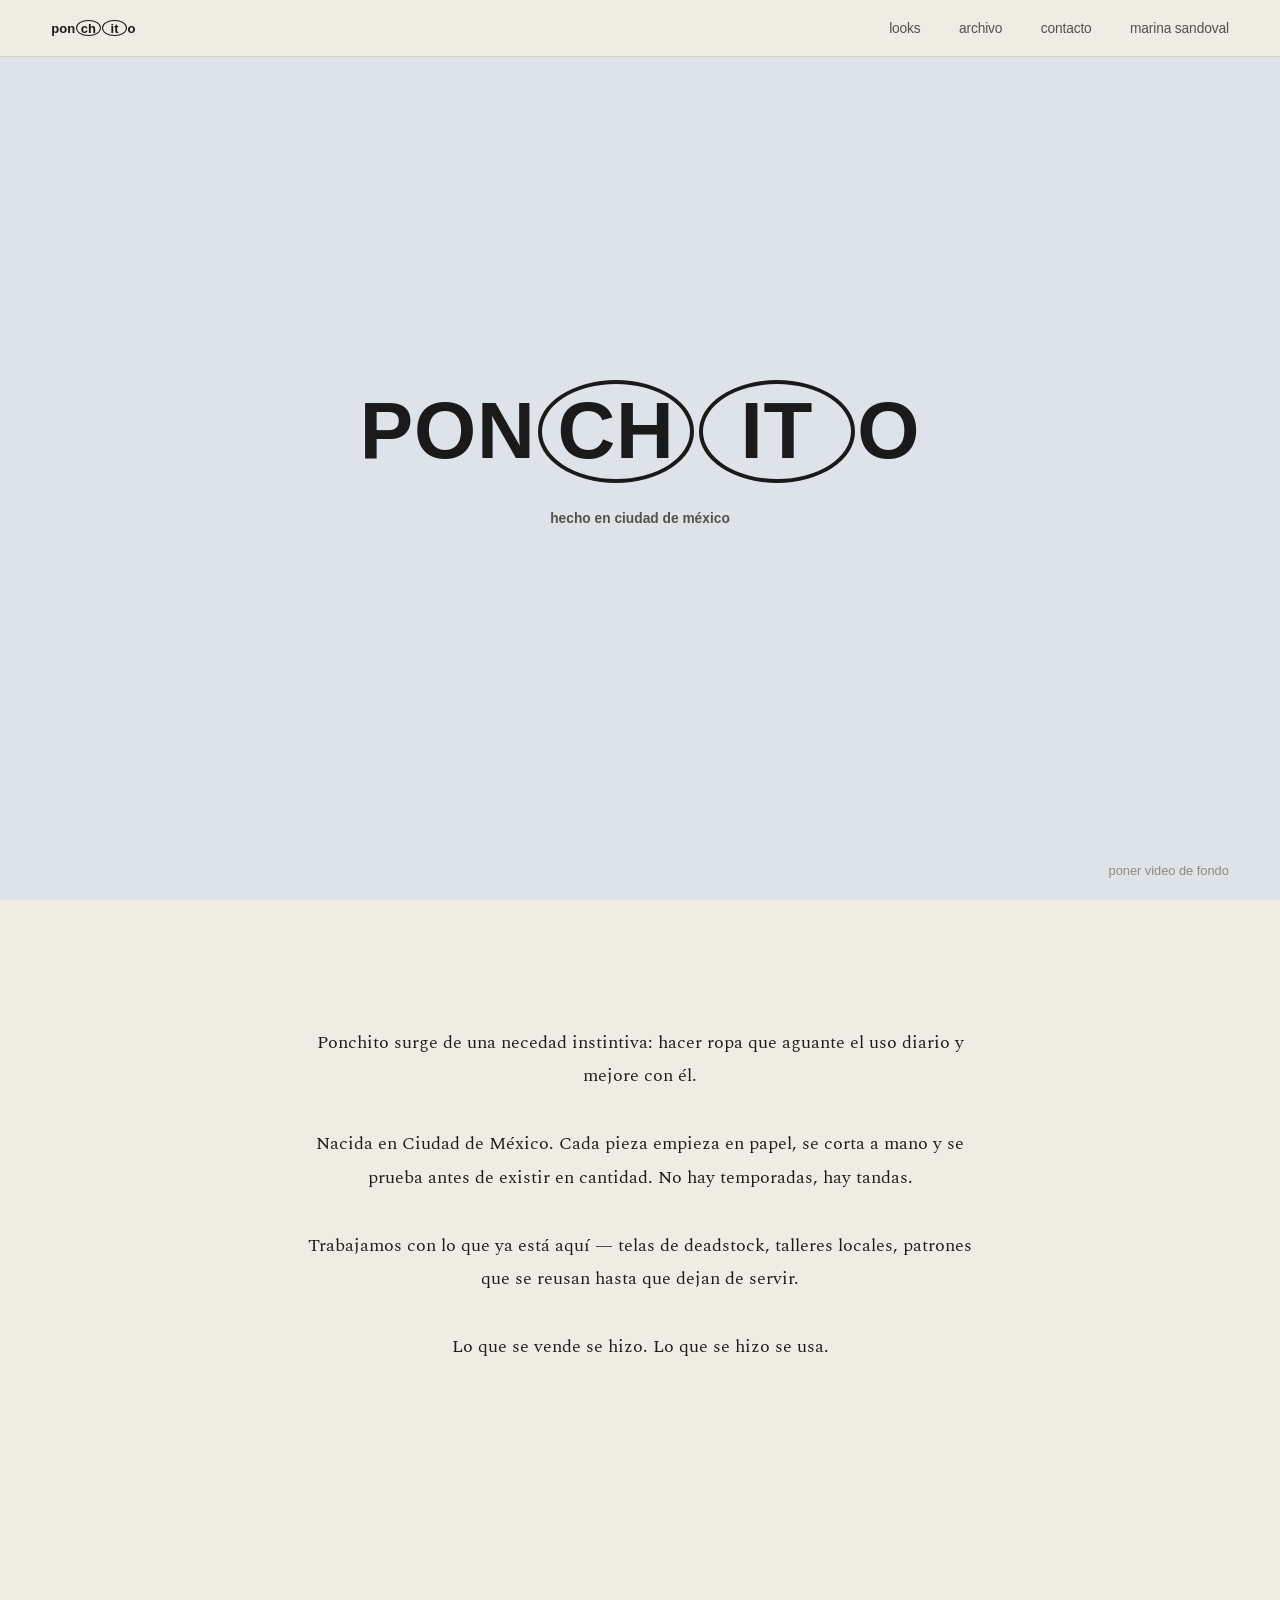
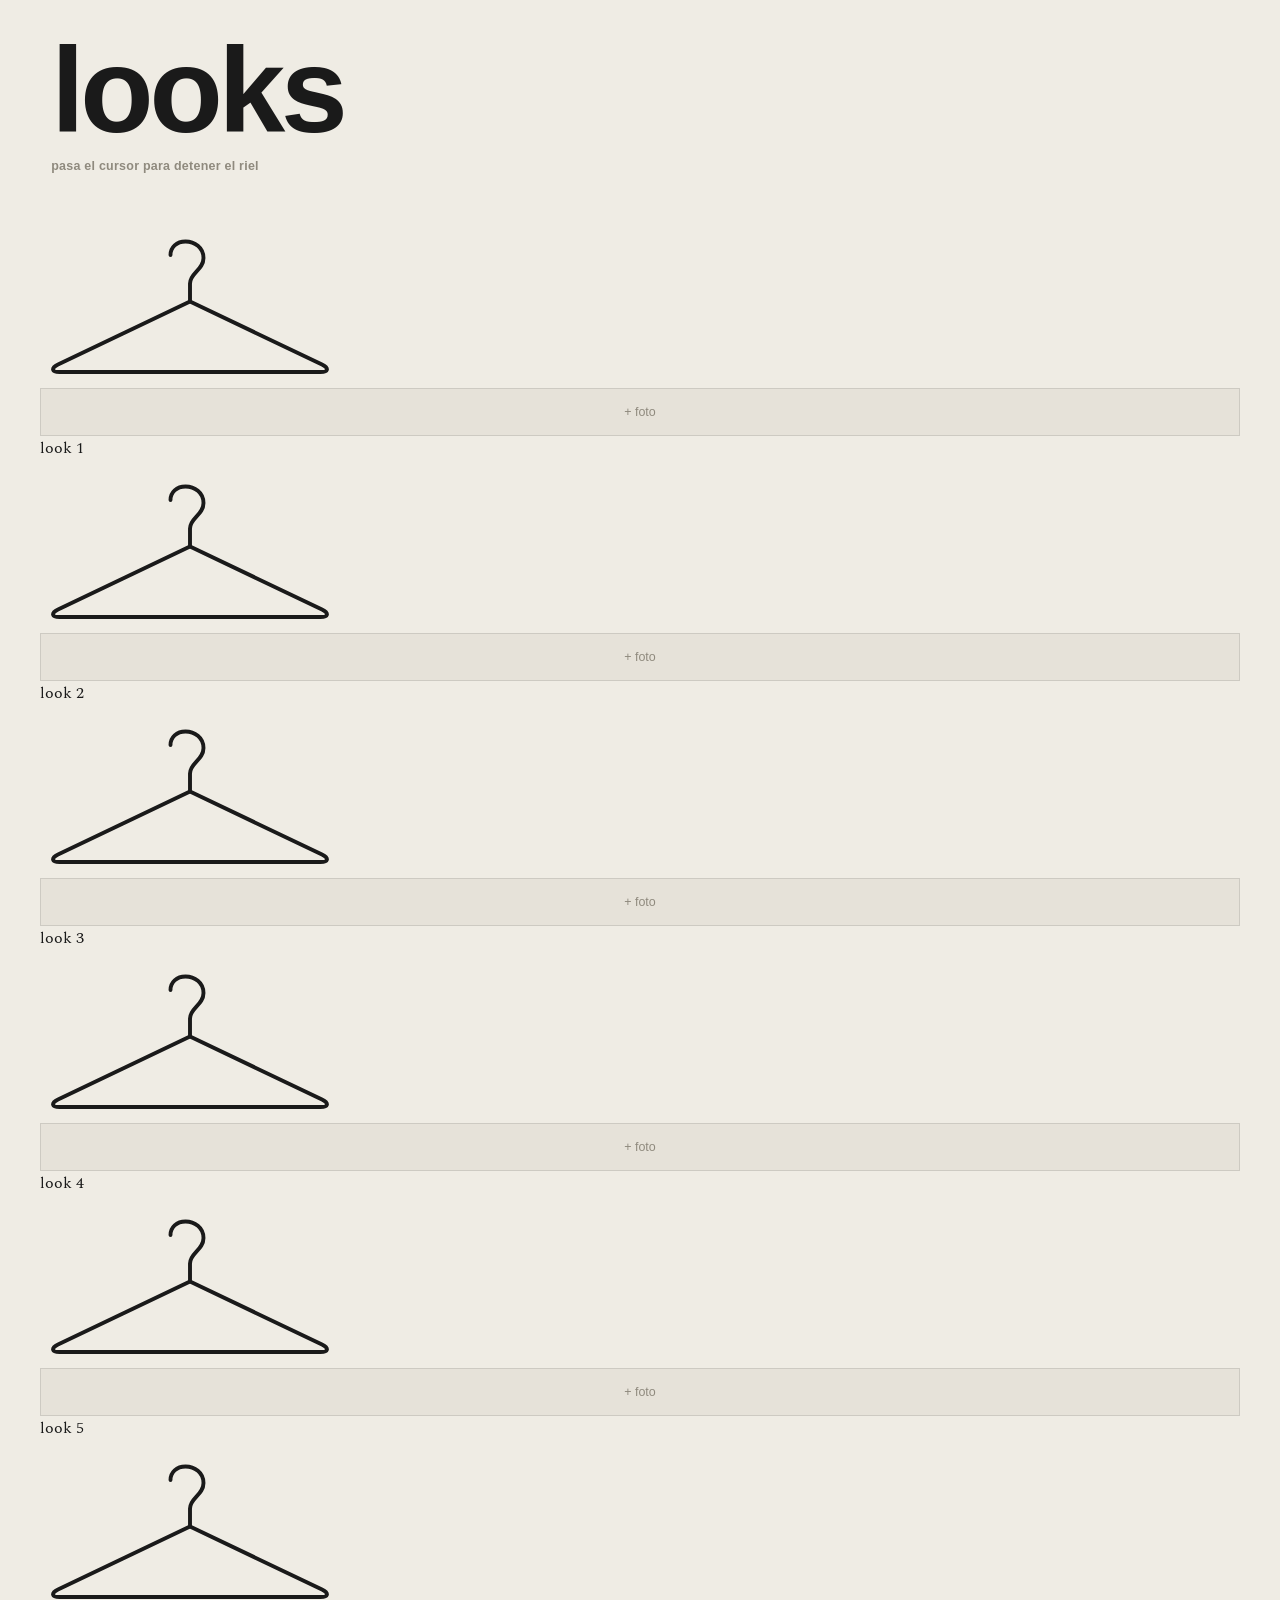
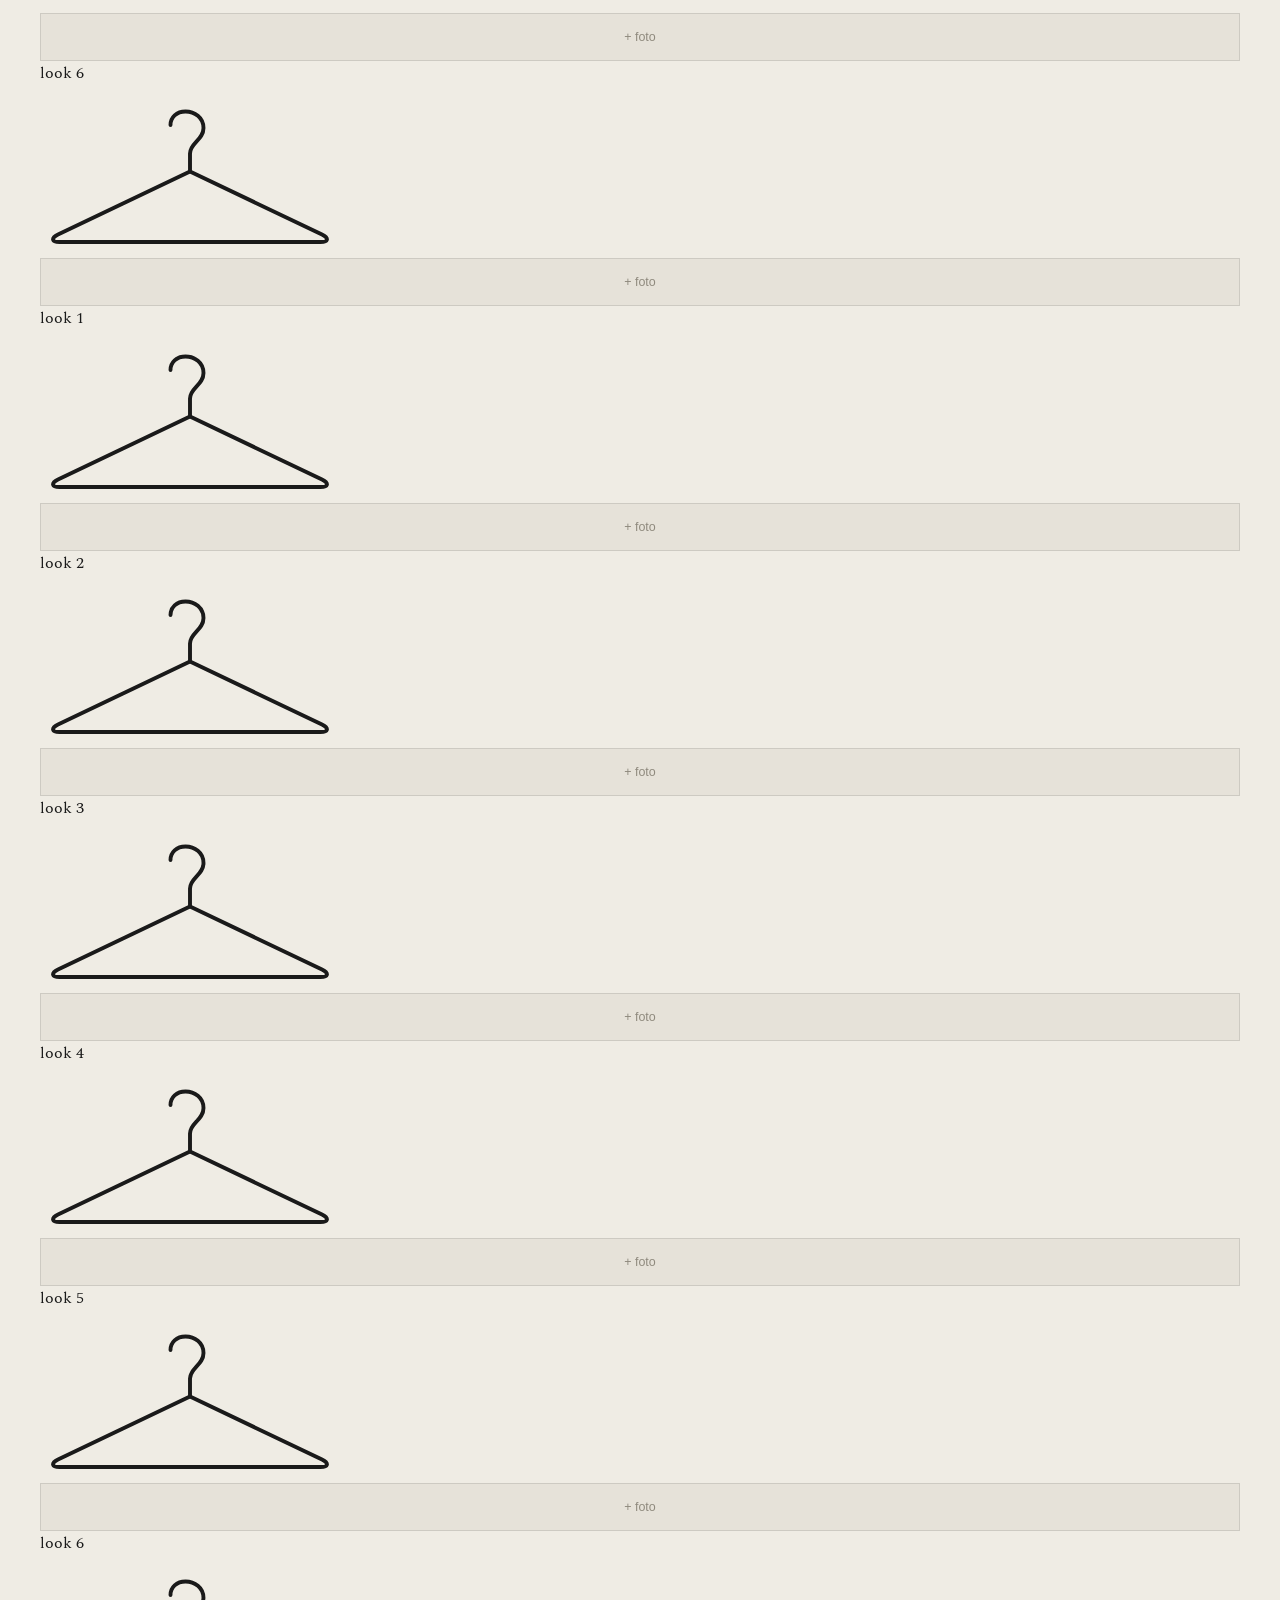
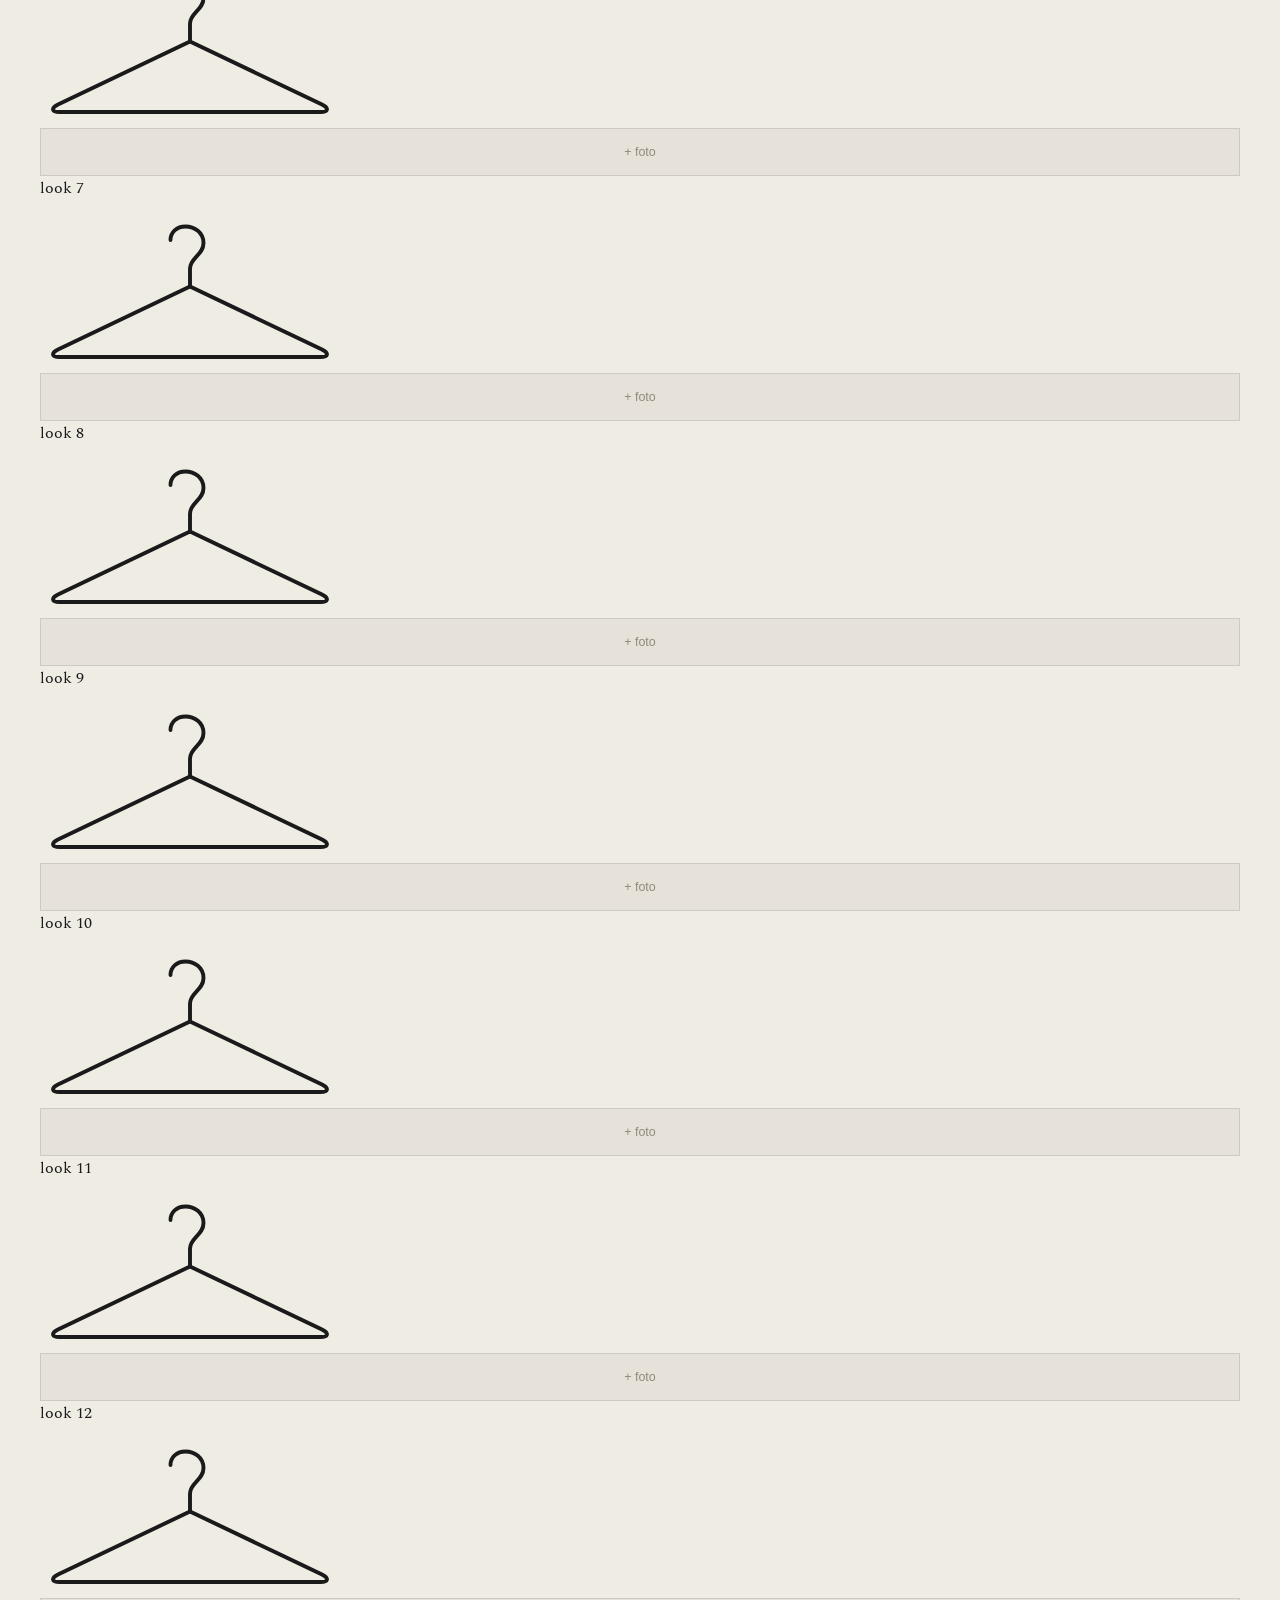
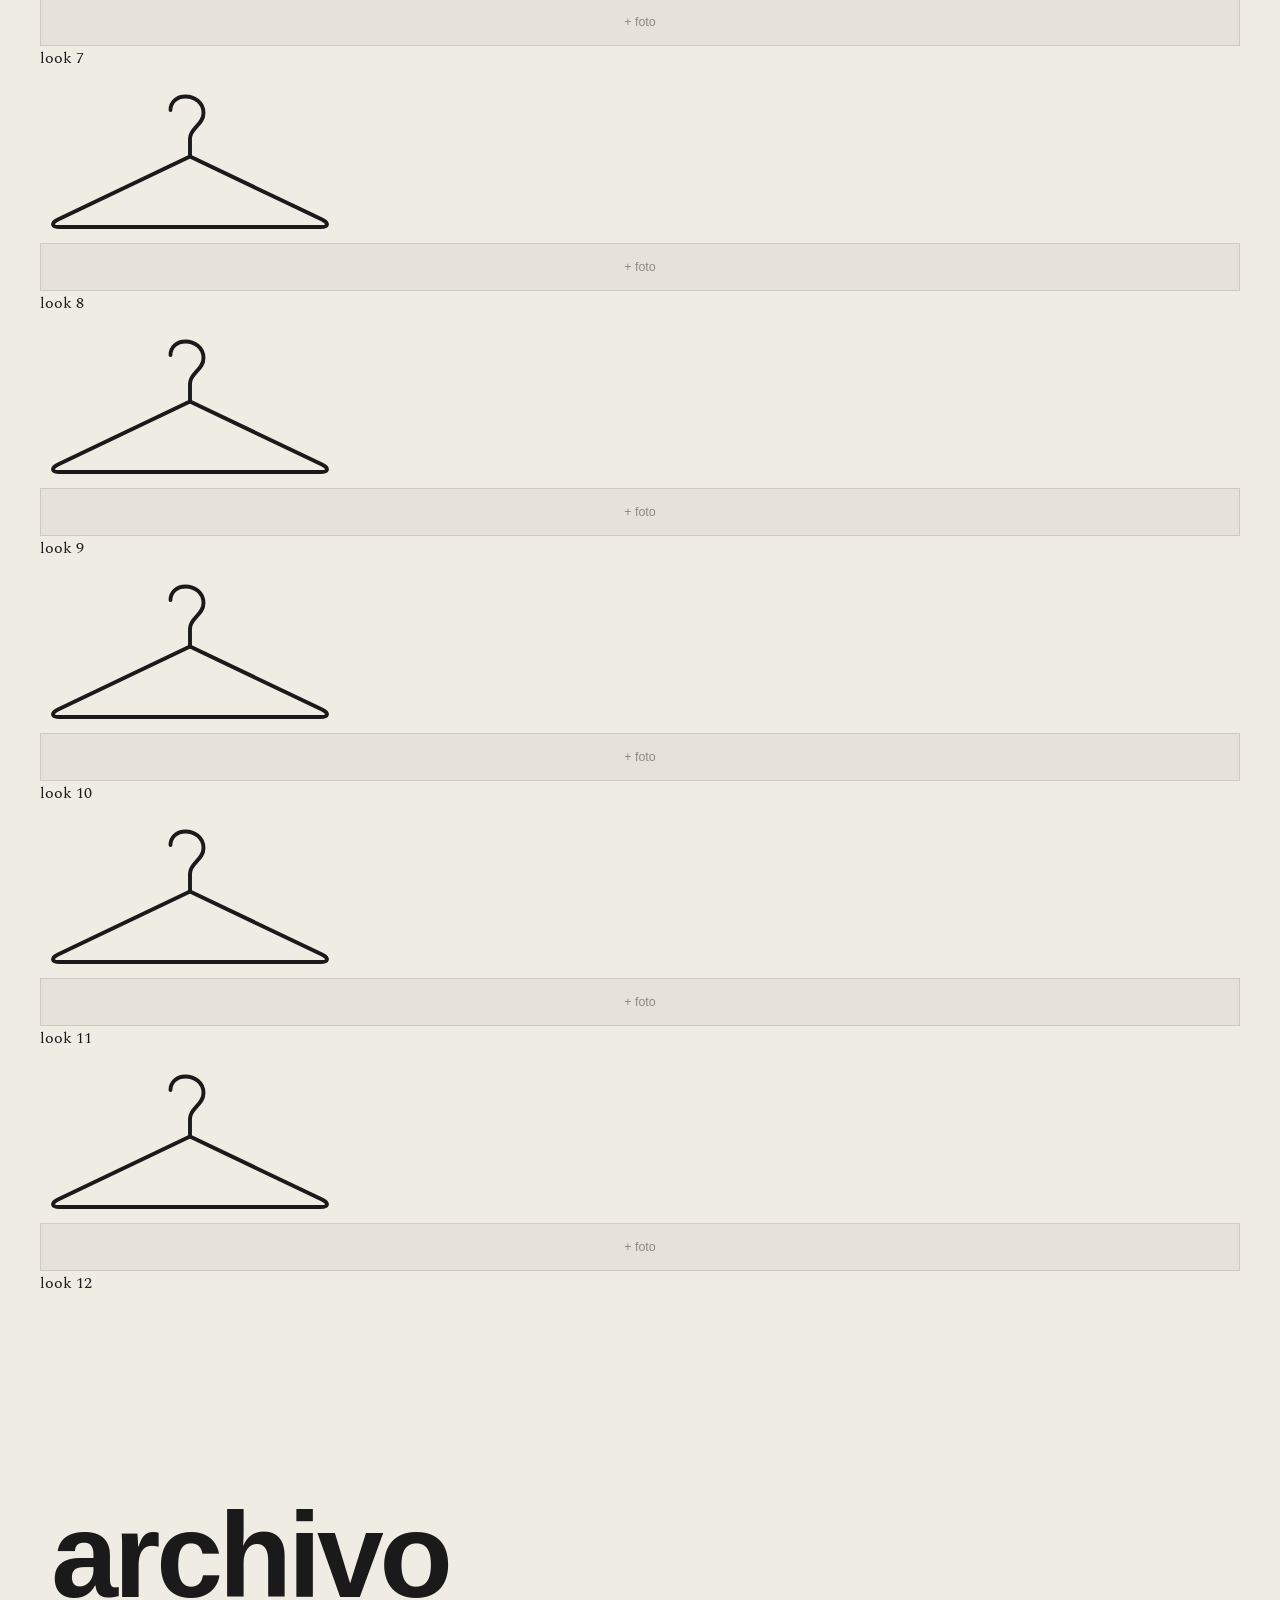
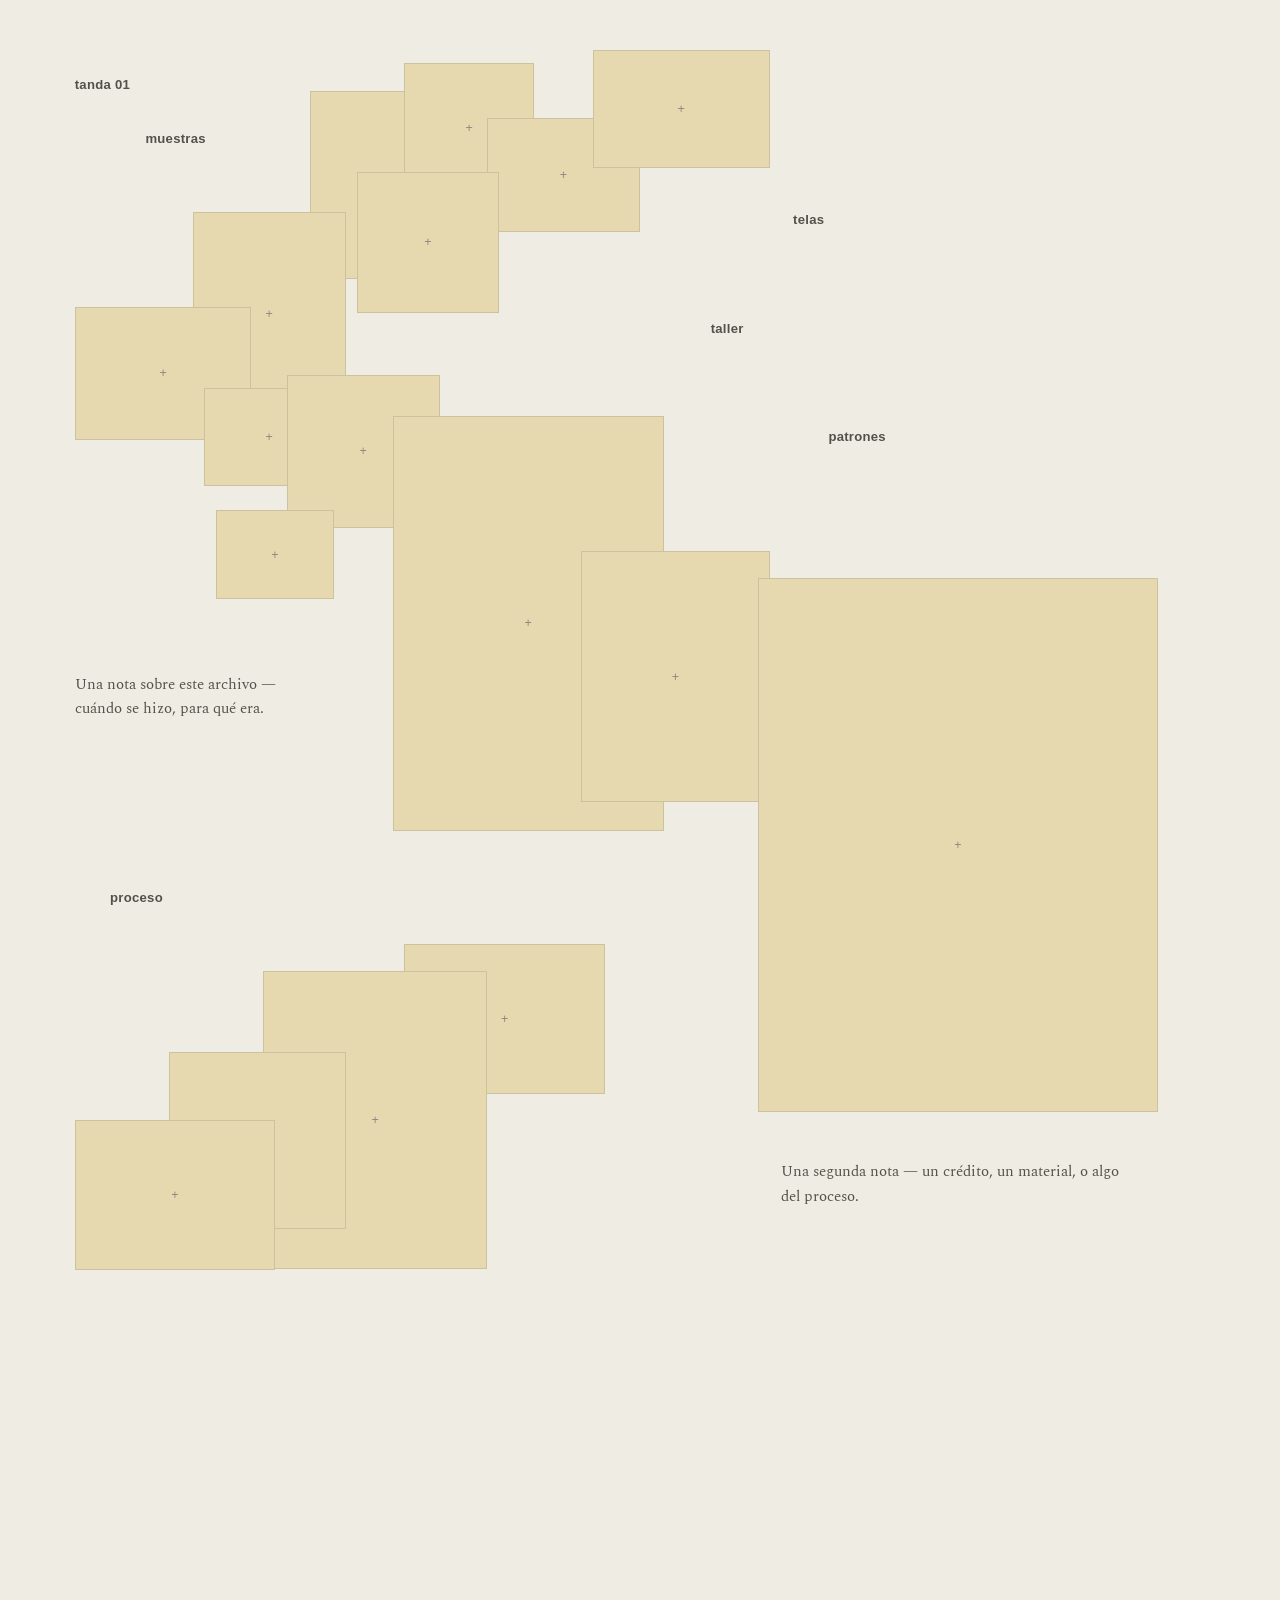
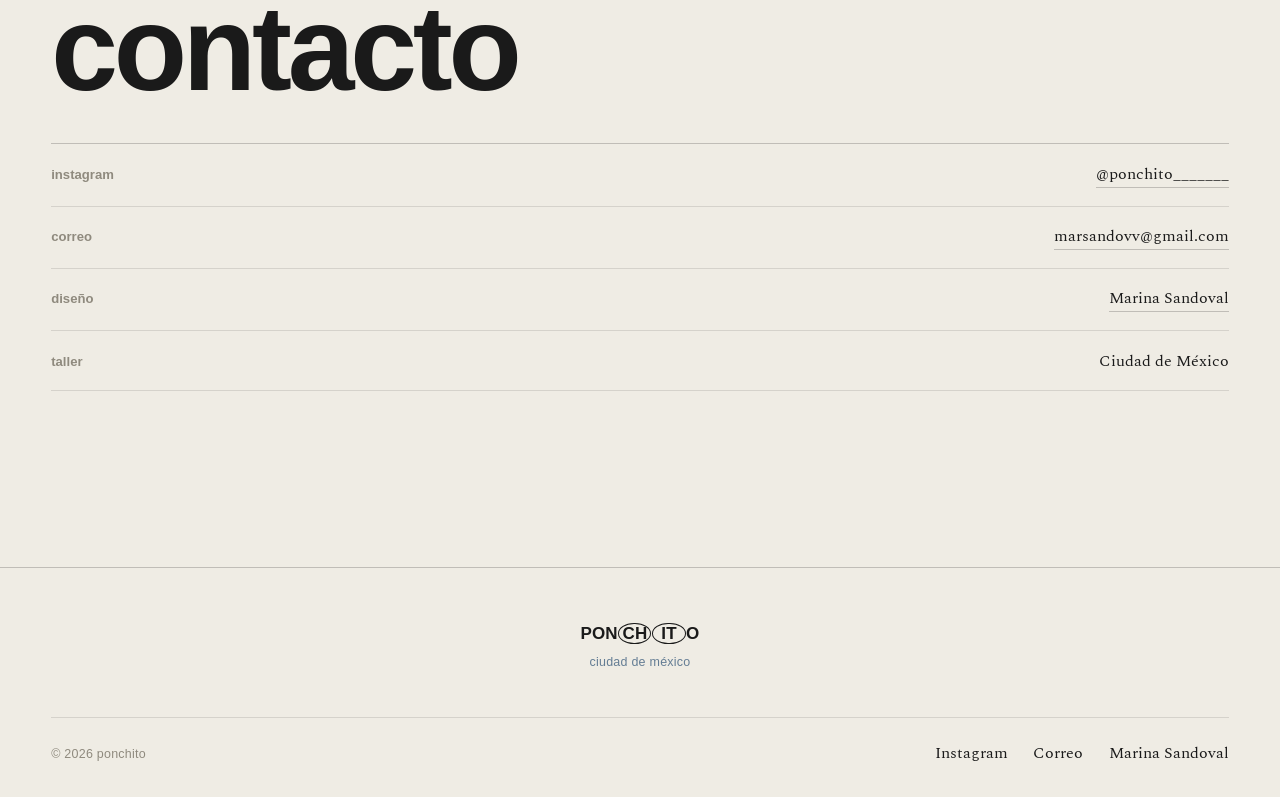
==== commit dafd890b: "Add files via upload" ====
--- a/ponchito.html
+++ b/ponchito.html
@@ -7,10 +7,20 @@
 <meta name="description" content="Ponchito — ropa hecha en Ciudad de México.">
 <link rel="preconnect" href="https://fonts.googleapis.com">
 <link rel="preconnect" href="https://fonts.gstatic.com" crossorigin>
-<link href="https://fonts.googleapis.com/css2?family=Figtree:wght@400;500;600;800&family=Spectral:ital,wght@0,300;0,400;0,500;1,400&display=swap" rel="stylesheet">
+<link href="https://fonts.googleapis.com/css2?family=Spectral:ital,wght@0,300;0,400;0,500;1,400&display=swap" rel="stylesheet">
 <link rel="stylesheet" href="style.css">
 </head>
 <body>
+
+<!-- gancho de ropa: se define una vez -->
+<svg width="0" height="0" style="position:absolute" aria-hidden="true">
+  <symbol id="hanger" viewBox="0 0 200 90">
+    <g fill="none" stroke="currentColor" stroke-width="2.6" stroke-linecap="round" stroke-linejoin="round">
+      <path d="M100 42 L100 30 C100 23 109 21 109 13 C109 6 103 2 97 2 C91 2 87 6 87 11"/>
+      <path d="M100 42 L12 84 C7 86.5 8 89 13 89 L187 89 C192 89 193 86.5 188 84 Z"/>
+    </g>
+  </symbol>
+</svg>
 
 <nav class="nav" id="siteNav">
   <a href="#top" class="nav-mark">
@@ -20,7 +30,7 @@
   </a>
   <button class="nav-toggle" id="navToggle" aria-expanded="false" aria-controls="navLinks">Menú</button>
   <ul class="nav-links" id="navLinks">
-    <li><a href="#looks">Looks</a></li>
+    <li><a href="#looks">looks</a></li>
     <li><a href="#archive">Archivo</a></li>
     <li><a href="#tienda">Contacto</a></li>
     <li><a href="index.html">Marina Sandoval</a></li>
@@ -60,38 +70,84 @@
   </span>
 </div>
 
-<!-- LOOKS -->
+<!-- LOOKS: riel de ropa en movimiento -->
 <section id="looks" class="section-pad">
   <div class="wrap">
     <div class="section-head">
       <h2 class="title-xl split">looks</h2>
-    </div>
-
-    <div class="look-list" id="look">
-      <div class="look-row">
-        <div class="slot look-photo is-tall" data-slot><span class="slot-hint">Agregar foto</span><input type="file" accept="image/*"></div>
-        <div class="slot look-photo" data-slot><span class="slot-hint">Agregar foto</span><input type="file" accept="image/*"></div>
-        <div class="look-caption">
-          <span class="label">Look 01</span>
-          <span class="cap-text">Describe la pieza — tela, corte, o de dónde salió.</span>
-        </div>
-      </div>
-      <div class="look-row">
-        <div class="slot look-photo" data-slot><span class="slot-hint">Agregar foto</span><input type="file" accept="image/*"></div>
-        <div class="slot look-photo is-tall" data-slot><span class="slot-hint">Agregar foto</span><input type="file" accept="image/*"></div>
-        <div class="look-caption">
-          <span class="label">Look 02</span>
-          <span class="cap-text">Describe la pieza — tela, corte, o de dónde salió.</span>
-        </div>
-      </div>
-      <div class="look-row">
-        <div class="slot look-photo is-tall" data-slot><span class="slot-hint">Agregar foto</span><input type="file" accept="image/*"></div>
-        <div class="slot look-photo" data-slot><span class="slot-hint">Agregar foto</span><input type="file" accept="image/*"></div>
-        <div class="look-caption">
-          <span class="label">Look 03</span>
-          <span class="cap-text">Describe la pieza — tela, corte, o de dónde salió.</span>
-        </div>
-      </div>
+      <span class="label label-ink">pasa el cursor para detener el riel</span>
+    </div>
+  </div>
+
+  <div class="rack" data-dir="left">
+    <div class="rail"></div>
+    <div class="rack-track">
+      <figure class="garment">
+        <svg class="hanger" aria-hidden="true"><use href="#hanger"/></svg>
+        <div class="slot frame" data-slot data-look="1"><span class="slot-hint">+ foto</span><input type="file" accept="image/*"></div>
+        <figcaption class="tag">look 1</figcaption>
+      </figure>
+      <figure class="garment">
+        <svg class="hanger" aria-hidden="true"><use href="#hanger"/></svg>
+        <div class="slot frame" data-slot data-look="2"><span class="slot-hint">+ foto</span><input type="file" accept="image/*"></div>
+        <figcaption class="tag">look 2</figcaption>
+      </figure>
+      <figure class="garment">
+        <svg class="hanger" aria-hidden="true"><use href="#hanger"/></svg>
+        <div class="slot frame" data-slot data-look="3"><span class="slot-hint">+ foto</span><input type="file" accept="image/*"></div>
+        <figcaption class="tag">look 3</figcaption>
+      </figure>
+      <figure class="garment">
+        <svg class="hanger" aria-hidden="true"><use href="#hanger"/></svg>
+        <div class="slot frame" data-slot data-look="4"><span class="slot-hint">+ foto</span><input type="file" accept="image/*"></div>
+        <figcaption class="tag">look 4</figcaption>
+      </figure>
+      <figure class="garment">
+        <svg class="hanger" aria-hidden="true"><use href="#hanger"/></svg>
+        <div class="slot frame" data-slot data-look="5"><span class="slot-hint">+ foto</span><input type="file" accept="image/*"></div>
+        <figcaption class="tag">look 5</figcaption>
+      </figure>
+      <figure class="garment">
+        <svg class="hanger" aria-hidden="true"><use href="#hanger"/></svg>
+        <div class="slot frame" data-slot data-look="6"><span class="slot-hint">+ foto</span><input type="file" accept="image/*"></div>
+        <figcaption class="tag">look 6</figcaption>
+      </figure>
+    </div>
+  </div>
+
+  <div class="rack" data-dir="right">
+    <div class="rail"></div>
+    <div class="rack-track">
+      <figure class="garment">
+        <svg class="hanger" aria-hidden="true"><use href="#hanger"/></svg>
+        <div class="slot frame" data-slot data-look="7"><span class="slot-hint">+ foto</span><input type="file" accept="image/*"></div>
+        <figcaption class="tag">look 7</figcaption>
+      </figure>
+      <figure class="garment">
+        <svg class="hanger" aria-hidden="true"><use href="#hanger"/></svg>
+        <div class="slot frame" data-slot data-look="8"><span class="slot-hint">+ foto</span><input type="file" accept="image/*"></div>
+        <figcaption class="tag">look 8</figcaption>
+      </figure>
+      <figure class="garment">
+        <svg class="hanger" aria-hidden="true"><use href="#hanger"/></svg>
+        <div class="slot frame" data-slot data-look="9"><span class="slot-hint">+ foto</span><input type="file" accept="image/*"></div>
+        <figcaption class="tag">look 9</figcaption>
+      </figure>
+      <figure class="garment">
+        <svg class="hanger" aria-hidden="true"><use href="#hanger"/></svg>
+        <div class="slot frame" data-slot data-look="10"><span class="slot-hint">+ foto</span><input type="file" accept="image/*"></div>
+        <figcaption class="tag">look 10</figcaption>
+      </figure>
+      <figure class="garment">
+        <svg class="hanger" aria-hidden="true"><use href="#hanger"/></svg>
+        <div class="slot frame" data-slot data-look="11"><span class="slot-hint">+ foto</span><input type="file" accept="image/*"></div>
+        <figcaption class="tag">look 11</figcaption>
+      </figure>
+      <figure class="garment">
+        <svg class="hanger" aria-hidden="true"><use href="#hanger"/></svg>
+        <div class="slot frame" data-slot data-look="12"><span class="slot-hint">+ foto</span><input type="file" accept="image/*"></div>
+        <figcaption class="tag">look 12</figcaption>
+      </figure>
     </div>
   </div>
 </section>
@@ -184,20 +240,115 @@
   }));
 
   /* ---------- fotos (vista previa) ---------- */
-  document.querySelectorAll(".slot[data-slot]").forEach(slot => {
+  document.addEventListener("click", e => {
+    const slot = e.target.closest(".slot[data-slot]");
+    if (!slot || e.target.tagName === "INPUT") return;
     const input = slot.querySelector("input[type=file]");
-    slot.addEventListener("click", e => { if (e.target !== input) input.click(); });
-    input.addEventListener("change", () => {
-      const file = input.files[0];
-      if (!file) return;
-      const reader = new FileReader();
-      reader.onload = () => {
-        slot.style.backgroundImage = "url(" + reader.result + ")";
-        slot.classList.add("has-image");
+    if (input) input.click();
+  });
+  document.addEventListener("change", e => {
+    const input = e.target;
+    if (!input.matches || !input.matches(".slot input[type=file]")) return;
+    const slot = input.closest(".slot");
+    const file = input.files[0];
+    if (!file) return;
+    const reader = new FileReader();
+    reader.onload = () => {
+      const key = slot.dataset.look;
+      const all = key ? document.querySelectorAll('.slot[data-look="' + key + '"]') : [slot];
+      all.forEach(s => {
+        s.style.backgroundImage = "url(" + reader.result + ")";
+        s.classList.add("has-image");
+      });
+    };
+    reader.readAsDataURL(file);
+  });
+
+  /* ---------- riel de ropa: corre sin fin, se detiene al pasar el cursor ---------- */
+  (function racks(){
+    const reduce = window.matchMedia("(prefers-reduced-motion: reduce)").matches;
+    const racks = Array.from(document.querySelectorAll(".rack"));
+    if (!racks.length) return;
+
+    const SPEED = 38;          // px por segundo
+    const states = [];
+
+    racks.forEach(rack => {
+      const track = rack.querySelector(".rack-track");
+      const originals = Array.from(track.children);
+      if (reduce){ rack.classList.add("is-static"); return; }
+
+      function addSet(){
+        originals.forEach(o => {
+          const c = o.cloneNode(true);
+          c.setAttribute("aria-hidden", "true");
+          c.querySelectorAll("input").forEach(i => i.tabIndex = -1);
+          track.appendChild(c);
+        });
+      }
+      addSet();
+
+      const st = {
+        rack, track, originals,
+        dir: rack.dataset.dir === "right" ? 1 : -1,
+        x: 0, speed: 0, hover: false, visible: true, setW: 0
       };
-      reader.readAsDataURL(file);
+      st.measure = () => {
+        st.setW = track.children[originals.length].offsetLeft - track.children[0].offsetLeft;
+        let guard = 0;
+        while (st.setW > 0 && track.scrollWidth < st.setW + window.innerWidth * 1.5 && guard++ < 8) addSet();
+        if (st.dir > 0) st.x = -st.setW;
+      };
+      st.measure();
+
+      rack.addEventListener("mouseenter", () => st.hover = true);
+      rack.addEventListener("mouseleave", () => st.hover = false);
+      rack.addEventListener("focusin",  () => st.hover = true);
+      rack.addEventListener("focusout", () => st.hover = false);
+      states.push(st);
     });
-  });
+    if (!states.length) return;
+
+    if ("IntersectionObserver" in window){
+      const io = new IntersectionObserver(es => es.forEach(e => {
+        const st = states.find(s => s.rack === e.target);
+        if (st) st.visible = e.isIntersecting;
+      }));
+      states.forEach(s => io.observe(s.rack));
+    }
+
+    // el scroll empuja el riel un poco más rápido, y luego se calma
+    let lastY = window.scrollY, boost = 0;
+    window.addEventListener("scroll", () => {
+      const y = window.scrollY;
+      boost = Math.min(420, boost + Math.abs(y - lastY) * 1.6);
+      lastY = y;
+    }, { passive:true });
+
+    let prev = performance.now();
+    function tick(now){
+      const dt = Math.min(0.05, (now - prev) / 1000);
+      prev = now;
+      boost *= 0.92;
+      states.forEach(st => {
+        if (!st.visible || !st.setW) return;
+        const goal = st.hover ? 0 : SPEED + boost;
+        st.speed += (goal - st.speed) * 0.08;
+        st.x += st.dir * st.speed * dt;
+        if (st.dir < 0 && st.x <= -st.setW) st.x += st.setW;
+        if (st.dir > 0 && st.x >= 0) st.x -= st.setW;
+        st.track.style.transform = "translate3d(" + st.x + "px,0,0)";
+      });
+      requestAnimationFrame(tick);
+    }
+    requestAnimationFrame(tick);
+
+    let rt;
+    window.addEventListener("resize", () => {
+      clearTimeout(rt);
+      rt = setTimeout(() => states.forEach(s => s.measure()), 150);
+    });
+  })();
 
   /* ---------- video de fondo ---------- */
   const brandVideo = document.getElementById("brandVideo");
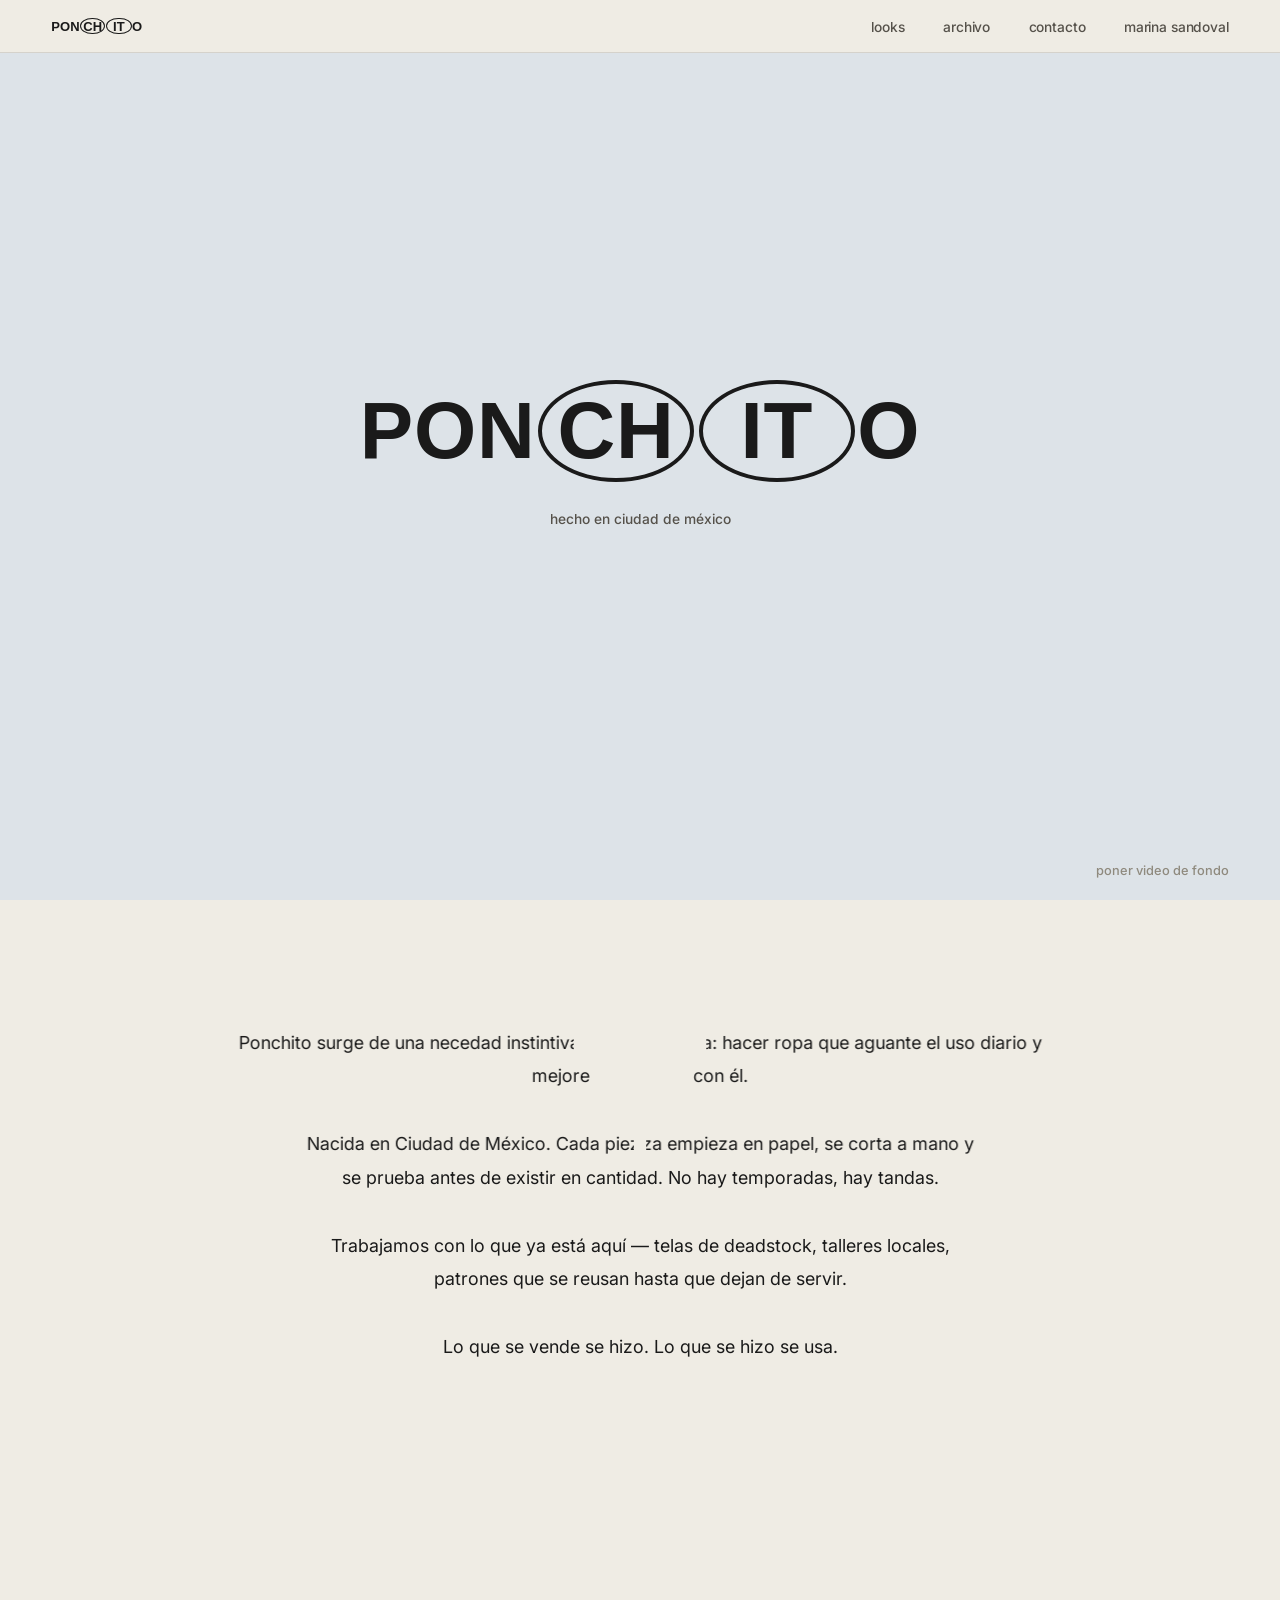
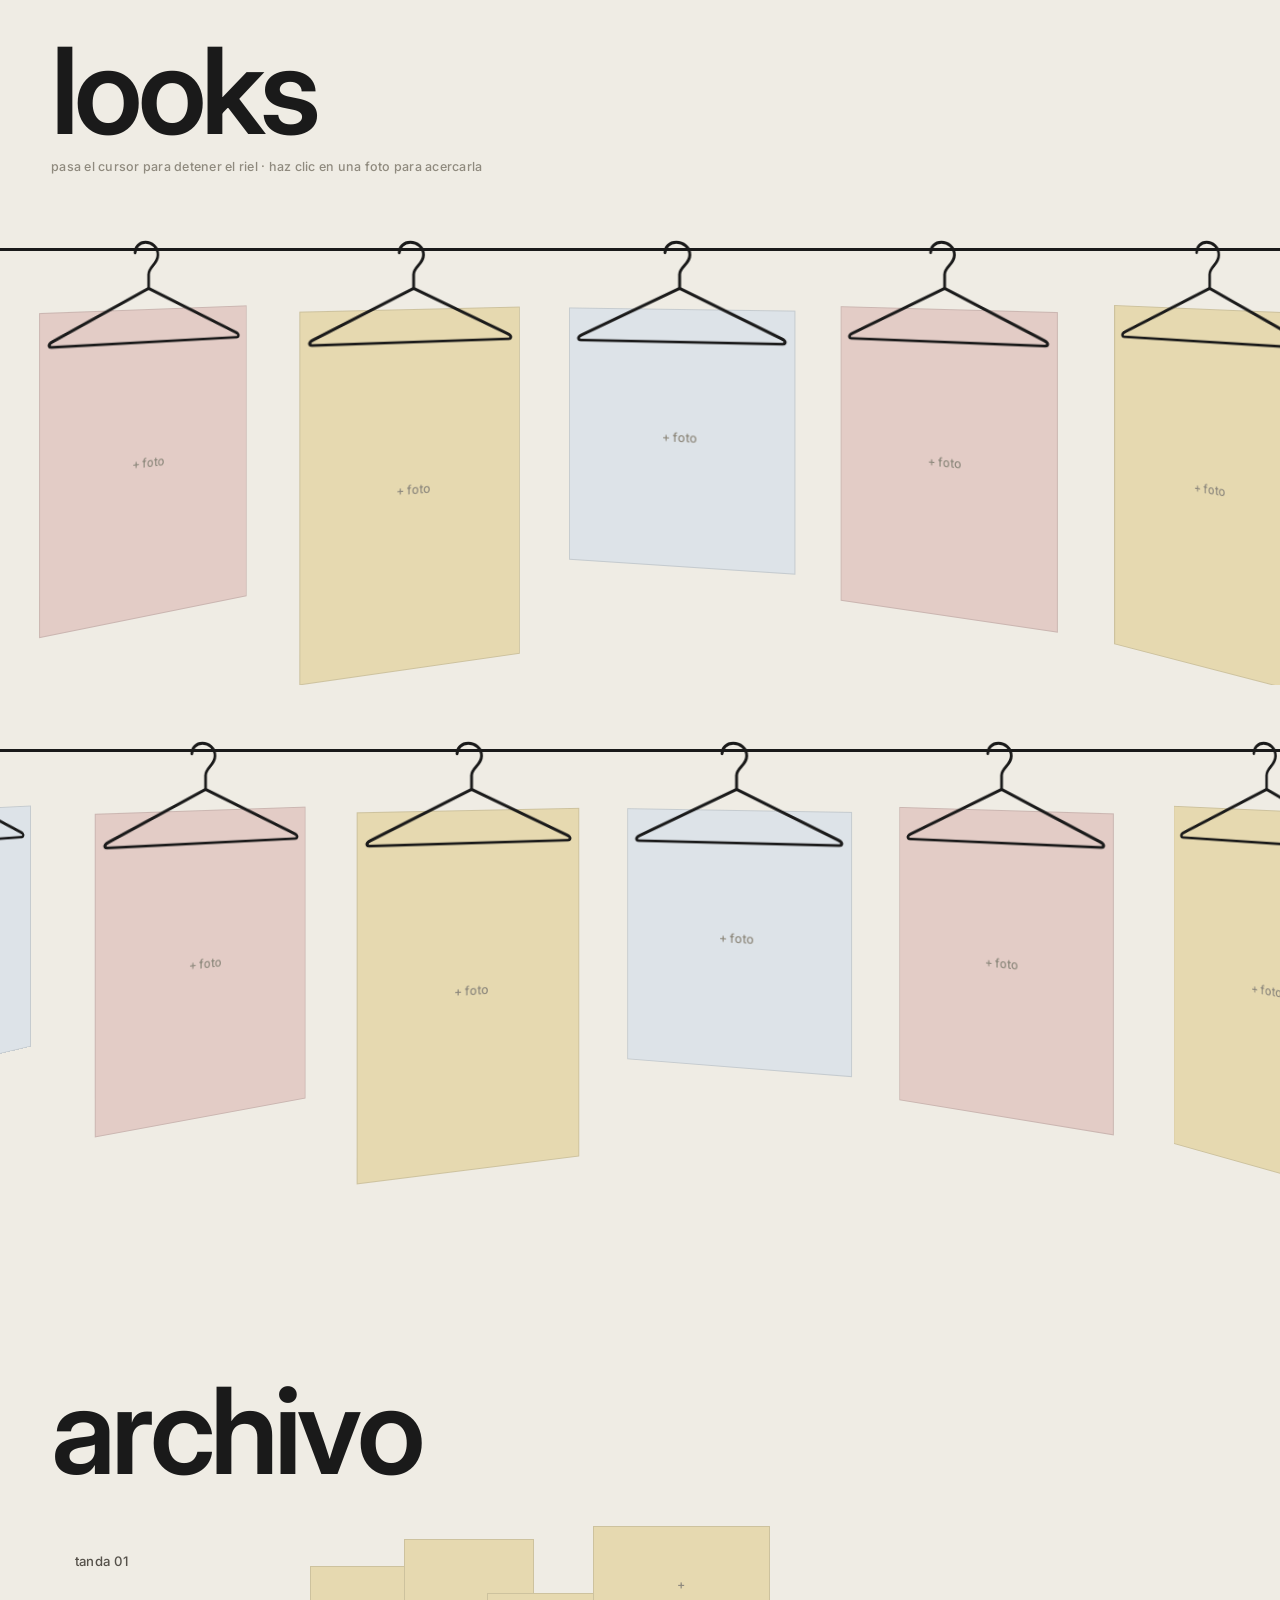
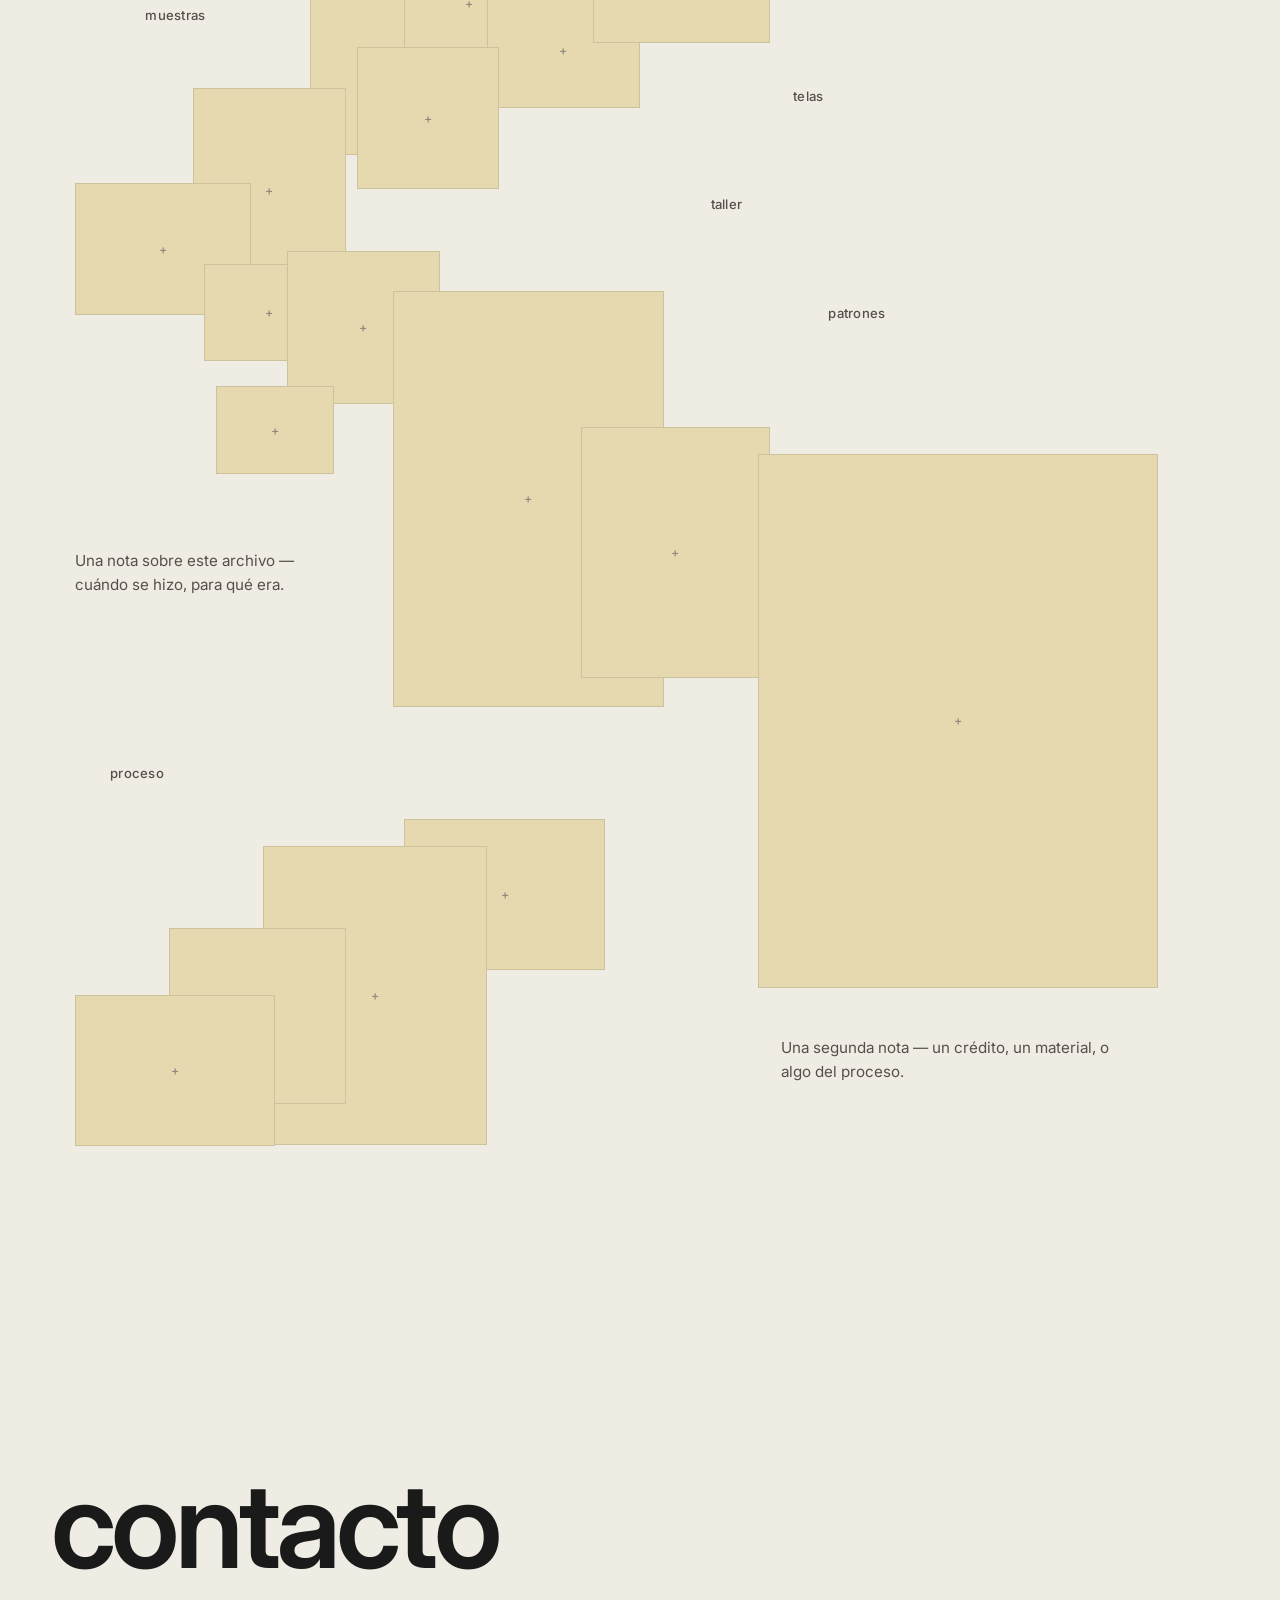
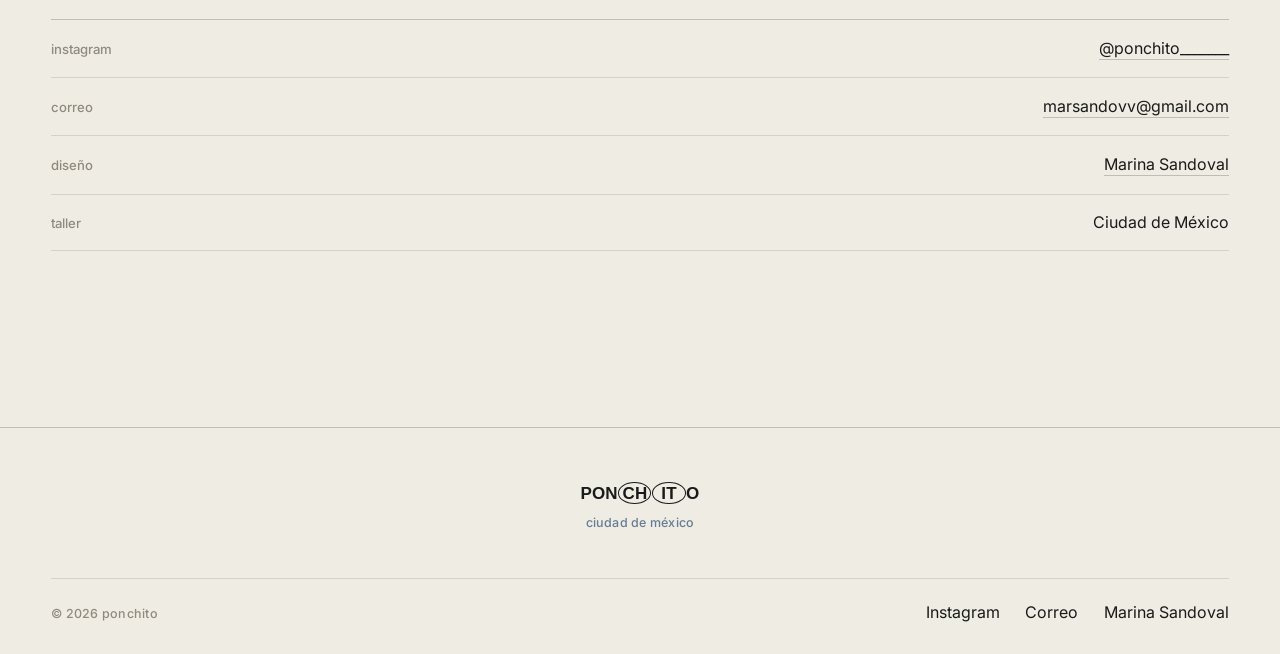
==== commit 1d64ca1f: "Add files via upload" ====
--- a/ponchito.html
+++ b/ponchito.html
@@ -7,7 +7,7 @@
 <meta name="description" content="Ponchito — ropa hecha en Ciudad de México.">
 <link rel="preconnect" href="https://fonts.googleapis.com">
 <link rel="preconnect" href="https://fonts.gstatic.com" crossorigin>
-<link href="https://fonts.googleapis.com/css2?family=Spectral:ital,wght@0,300;0,400;0,500;1,400&display=swap" rel="stylesheet">
+<link href="https://fonts.googleapis.com/css2?family=Inter:wght@400;500;600&display=swap" rel="stylesheet">
 <link rel="stylesheet" href="style.css">
 </head>
 <body>
@@ -75,7 +75,7 @@
   <div class="wrap">
     <div class="section-head">
       <h2 class="title-xl split">looks</h2>
-      <span class="label label-ink">pasa el cursor para detener el riel</span>
+      <span class="label label-ink">pasa el cursor para detener el riel · haz clic en una foto para acercarla</span>
     </div>
   </div>
 
@@ -83,34 +83,40 @@
     <div class="rail"></div>
     <div class="rack-track">
       <figure class="garment">
+        <div class="garment-turn">
         <svg class="hanger" aria-hidden="true"><use href="#hanger"/></svg>
         <div class="slot frame" data-slot data-look="1"><span class="slot-hint">+ foto</span><input type="file" accept="image/*"></div>
-        <figcaption class="tag">look 1</figcaption>
-      </figure>
-      <figure class="garment">
+        </div>
+      </figure>
+      <figure class="garment">
+        <div class="garment-turn">
         <svg class="hanger" aria-hidden="true"><use href="#hanger"/></svg>
         <div class="slot frame" data-slot data-look="2"><span class="slot-hint">+ foto</span><input type="file" accept="image/*"></div>
-        <figcaption class="tag">look 2</figcaption>
-      </figure>
-      <figure class="garment">
+        </div>
+      </figure>
+      <figure class="garment">
+        <div class="garment-turn">
         <svg class="hanger" aria-hidden="true"><use href="#hanger"/></svg>
         <div class="slot frame" data-slot data-look="3"><span class="slot-hint">+ foto</span><input type="file" accept="image/*"></div>
-        <figcaption class="tag">look 3</figcaption>
-      </figure>
-      <figure class="garment">
+        </div>
+      </figure>
+      <figure class="garment">
+        <div class="garment-turn">
         <svg class="hanger" aria-hidden="true"><use href="#hanger"/></svg>
         <div class="slot frame" data-slot data-look="4"><span class="slot-hint">+ foto</span><input type="file" accept="image/*"></div>
-        <figcaption class="tag">look 4</figcaption>
-      </figure>
-      <figure class="garment">
+        </div>
+      </figure>
+      <figure class="garment">
+        <div class="garment-turn">
         <svg class="hanger" aria-hidden="true"><use href="#hanger"/></svg>
         <div class="slot frame" data-slot data-look="5"><span class="slot-hint">+ foto</span><input type="file" accept="image/*"></div>
-        <figcaption class="tag">look 5</figcaption>
-      </figure>
-      <figure class="garment">
+        </div>
+      </figure>
+      <figure class="garment">
+        <div class="garment-turn">
         <svg class="hanger" aria-hidden="true"><use href="#hanger"/></svg>
         <div class="slot frame" data-slot data-look="6"><span class="slot-hint">+ foto</span><input type="file" accept="image/*"></div>
-        <figcaption class="tag">look 6</figcaption>
+        </div>
       </figure>
     </div>
   </div>
@@ -119,34 +125,40 @@
     <div class="rail"></div>
     <div class="rack-track">
       <figure class="garment">
+        <div class="garment-turn">
         <svg class="hanger" aria-hidden="true"><use href="#hanger"/></svg>
         <div class="slot frame" data-slot data-look="7"><span class="slot-hint">+ foto</span><input type="file" accept="image/*"></div>
-        <figcaption class="tag">look 7</figcaption>
-      </figure>
-      <figure class="garment">
+        </div>
+      </figure>
+      <figure class="garment">
+        <div class="garment-turn">
         <svg class="hanger" aria-hidden="true"><use href="#hanger"/></svg>
         <div class="slot frame" data-slot data-look="8"><span class="slot-hint">+ foto</span><input type="file" accept="image/*"></div>
-        <figcaption class="tag">look 8</figcaption>
-      </figure>
-      <figure class="garment">
+        </div>
+      </figure>
+      <figure class="garment">
+        <div class="garment-turn">
         <svg class="hanger" aria-hidden="true"><use href="#hanger"/></svg>
         <div class="slot frame" data-slot data-look="9"><span class="slot-hint">+ foto</span><input type="file" accept="image/*"></div>
-        <figcaption class="tag">look 9</figcaption>
-      </figure>
-      <figure class="garment">
+        </div>
+      </figure>
+      <figure class="garment">
+        <div class="garment-turn">
         <svg class="hanger" aria-hidden="true"><use href="#hanger"/></svg>
         <div class="slot frame" data-slot data-look="10"><span class="slot-hint">+ foto</span><input type="file" accept="image/*"></div>
-        <figcaption class="tag">look 10</figcaption>
-      </figure>
-      <figure class="garment">
+        </div>
+      </figure>
+      <figure class="garment">
+        <div class="garment-turn">
         <svg class="hanger" aria-hidden="true"><use href="#hanger"/></svg>
         <div class="slot frame" data-slot data-look="11"><span class="slot-hint">+ foto</span><input type="file" accept="image/*"></div>
-        <figcaption class="tag">look 11</figcaption>
-      </figure>
-      <figure class="garment">
+        </div>
+      </figure>
+      <figure class="garment">
+        <div class="garment-turn">
         <svg class="hanger" aria-hidden="true"><use href="#hanger"/></svg>
         <div class="slot frame" data-slot data-look="12"><span class="slot-hint">+ foto</span><input type="file" accept="image/*"></div>
-        <figcaption class="tag">look 12</figcaption>
+        </div>
       </figure>
     </div>
   </div>
@@ -243,6 +255,7 @@
   document.addEventListener("click", e => {
     const slot = e.target.closest(".slot[data-slot]");
     if (!slot || e.target.tagName === "INPUT") return;
+    if (slot.closest(".rack") && slot.classList.contains("has-image")) return;
     const input = slot.querySelector("input[type=file]");
     if (input) input.click();
   });
@@ -258,12 +271,15 @@
       const all = key ? document.querySelectorAll('.slot[data-look="' + key + '"]') : [slot];
       all.forEach(s => {
         s.style.backgroundImage = "url(" + reader.result + ")";
+        s.dataset.src = reader.result;
         s.classList.add("has-image");
       });
     };
     reader.readAsDataURL(file);
   });
 
+  let ZOOM_OPEN = false;
+
   /* ---------- riel de ropa: corre sin fin, se detiene al pasar el cursor ---------- */
   (function racks(){
     const reduce = window.matchMedia("(prefers-reduced-motion: reduce)").matches;
@@ -271,6 +287,8 @@
     if (!racks.length) return;
 
     const SPEED = 38;          // px por segundo
+    const TURN = 22;           // giro extra en las orillas (grados)
+    const MIN_TURN = 9;        // giro mínimo, para que ninguna se vea de frente
     const states = [];
 
     racks.forEach(rack => {
@@ -298,6 +316,10 @@
         let guard = 0;
         while (st.setW > 0 && track.scrollWidth < st.setW + window.innerWidth * 1.5 && guard++ < 8) addSet();
         if (st.dir > 0) st.x = -st.setW;
+        st.items = Array.from(track.children).map(g => ({
+          turn: g.querySelector(".garment-turn"),
+          center: g.offsetLeft + g.offsetWidth / 2
+        }));
       };
       st.measure();
 
@@ -332,12 +354,24 @@
       boost *= 0.92;
       states.forEach(st => {
         if (!st.visible || !st.setW) return;
+        if (ZOOM_OPEN) return;
         const goal = st.hover ? 0 : SPEED + boost;
         st.speed += (goal - st.speed) * 0.08;
         st.x += st.dir * st.speed * dt;
         if (st.dir < 0 && st.x <= -st.setW) st.x += st.setW;
         if (st.dir > 0 && st.x >= 0) st.x -= st.setW;
         st.track.style.transform = "translate3d(" + st.x + "px,0,0)";
+
+        // cada prenda gira sobre su gancho: las de las orillas más, las del centro menos
+        const vw = window.innerWidth, half = vw / 2;
+        st.items.forEach(it => {
+          const cx = it.center + st.x;
+          if (cx < -400 || cx > vw + 400) return;
+          const n = Math.max(-1.2, Math.min(1.2, (cx - half) / half));
+          const a = -(MIN_TURN * Math.sign(n || 1) + n * TURN);
+          it.turn.dataset.angle = a.toFixed(2);
+          it.turn.style.transform = "perspective(900px) rotateY(" + a.toFixed(2) + "deg)";
+        });
       });
       requestAnimationFrame(tick);
     }
@@ -348,6 +382,93 @@
       clearTimeout(rt);
       rt = setTimeout(() => states.forEach(s => s.measure()), 150);
     });
+  })();
+
+  /* ---------- clic en una foto del riel: sale hacia ti ---------- */
+  (function zoom(){
+    const reduce = window.matchMedia("(prefers-reduced-motion: reduce)").matches;
+    let open = null;
+
+    document.addEventListener("click", e => {
+      if (open) return;
+      const slot = e.target.closest(".rack .slot.has-image");
+      if (!slot || !slot.dataset.src) return;
+      show(slot);
+    });
+    document.addEventListener("keydown", e => { if (e.key === "Escape" && open) hide(); });
+
+    function show(slot){
+      ZOOM_OPEN = true;
+      const src = slot.dataset.src;
+      const turn = slot.closest(".garment-turn");
+      const angle = turn ? parseFloat(turn.dataset.angle || 0) : 0;
+      const r = slot.getBoundingClientRect();
+
+      const back = document.createElement("div");
+      back.className = "zoom-back";
+      back.setAttribute("role", "dialog");
+      back.setAttribute("aria-modal", "true");
+      back.setAttribute("aria-label", "Foto ampliada");
+      const photo = document.createElement("div");
+      photo.className = "zoom-photo";
+      photo.style.backgroundImage = 'url("' + src + '")';
+      const btn = document.createElement("button");
+      btn.className = "zoom-close";
+      btn.textContent = "cerrar";
+      back.appendChild(photo);
+      back.appendChild(btn);
+      document.body.appendChild(back);
+      document.documentElement.style.overflow = "hidden";
+      back.addEventListener("click", hide);
+
+      const img = new Image();
+      img.onload = () => place(img.naturalWidth / img.naturalHeight);
+      img.onerror = () => place(slot.offsetWidth / slot.offsetHeight);
+      img.src = src;
+
+      function place(ratio){
+        const maxW = window.innerWidth * 0.86, maxH = window.innerHeight * 0.84;
+        let w = maxW, h = w / ratio;
+        if (h > maxH){ h = maxH; w = h * ratio; }
+        const left = (window.innerWidth - w) / 2, top = (window.innerHeight - h) / 2;
+        Object.assign(photo.style, { left: left + "px", top: top + "px", width: w + "px", height: h + "px" });
+
+        // empieza exactamente donde estaba la foto en el riel, girada igual
+        const sx = slot.offsetWidth / w, sy = slot.offsetHeight / h;
+        const dx = (r.left + r.width / 2) - (left + w / 2);
+        const dy = (r.top + r.height / 2) - (top + h / 2);
+        const persp = (900 / sx).toFixed(0);
+        const from = "translate(" + dx + "px," + dy + "px) scale(" + sx + "," + sy + ") perspective(" + persp + "px) rotateY(" + angle + "deg)";
+        const to   = "translate(0px,0px) scale(1,1) perspective(" + persp + "px) rotateY(0deg)";
+
+        open = { back, photo, slot, from };
+        slot.style.visibility = "hidden";
+        photo.style.transform = from;
+        photo.getBoundingClientRect();
+        back.classList.add("is-open");
+        if (!reduce) photo.style.transition = "transform .75s cubic-bezier(.16,.8,.2,1)";
+        photo.style.transform = to;
+        btn.focus({ preventScroll:true });
+      }
+    }
+
+    function hide(){
+      if (!open) return;
+      const o = open;
+      open = null;
+      o.back.classList.remove("is-open");
+      const done = () => {
+        o.slot.style.visibility = "";
+        o.back.remove();
+        document.documentElement.style.overflow = "";
+        ZOOM_OPEN = false;
+      };
+      if (reduce){ done(); return; }
+      o.photo.style.transition = "transform .6s cubic-bezier(.5,0,.2,1)";
+      o.photo.style.transform = o.from;
+      o.photo.addEventListener("transitionend", done, { once:true });
+      setTimeout(done, 900);
+    }
   })();
 
   /* ---------- video de fondo ---------- */
--- a/style.css
+++ b/style.css
@@ -15,8 +15,8 @@
   --rule:rgba(26,26,26,0.22);
   --rule-faint:rgba(26,26,26,0.12);
   --gutter:clamp(1.25rem,4vw,3.5rem);
-  --sans:"Figtree","Helvetica Neue",Helvetica,Arial,sans-serif;
-  --serif:"Spectral",Georgia,"Times New Roman",serif;
+  --sans:"Inter","Helvetica Neue",Arial,sans-serif;
+  --display:"Bodoni Moda","Didot","Bodoni 72",Georgia,serif;
 }
 
 *{box-sizing:border-box;}
@@ -25,7 +25,7 @@
   margin:0;
   background:var(--paper);
   color:var(--ink);
-  font-family:var(--serif);
+  font-family:var(--sans);
   font-weight:400;
   -webkit-font-smoothing:antialiased;
 }
@@ -38,16 +38,16 @@
 /* ---------- títulos ---------- */
 .title-xl{
   font-family:var(--sans);
-  font-weight:800;
+  font-weight:600;
   font-size:clamp(3rem,10vw,7.5rem);
   line-height:0.88;
-  letter-spacing:-0.035em;
+  letter-spacing:-0.04em;
   text-transform:lowercase;
   margin:0;
 }
 .title-md{
   font-family:var(--sans);
-  font-weight:800;
+  font-weight:600;
   font-size:clamp(1.6rem,4vw,2.6rem);
   line-height:0.95;
   letter-spacing:-0.03em;
@@ -56,7 +56,7 @@
 }
 .label{
   font-family:var(--sans);
-  font-weight:600;
+  font-weight:500;
   font-size:0.78rem;
   letter-spacing:0.02em;
   text-transform:lowercase;
@@ -82,10 +82,11 @@
   border-bottom:1px solid var(--rule-faint);
 }
 .nav-mark{
-  display:flex;align-items:center;gap:0.5rem;
-  font-family:var(--sans);font-weight:800;
-  font-size:0.95rem;letter-spacing:-0.02em;text-transform:lowercase;
-}
+  display:flex;align-items:center;gap:0.55rem;
+  font-family:var(--display);font-weight:500;
+  font-size:1.08rem;letter-spacing:0.01em;text-transform:uppercase;
+}
+.nav-mark .brand-mark{text-transform:none;letter-spacing:normal;}
 .nav-dog{width:30px;height:17px;color:var(--blue);flex:none;}
 .nav-links{display:flex;gap:clamp(1rem,3vw,2.4rem);list-style:none;margin:0;padding:0;}
 .nav-links a{
@@ -93,7 +94,7 @@
   font-size:0.86rem;letter-spacing:-0.01em;text-transform:lowercase;color:var(--ink-mid);
 }
 .nav-links a:hover{color:var(--ink);}
-.nav-toggle{font-family:var(--sans);font-weight:600;font-size:0.86rem;text-transform:lowercase;display:none;}
+.nav-toggle{font-family:var(--sans);font-weight:500;font-size:0.86rem;text-transform:lowercase;display:none;}
 
 @media (max-width:760px){
   .nav-links{
@@ -102,7 +103,7 @@
     padding:0 var(--gutter);gap:1.4rem;display:none;
   }
   .nav-links.is-open{display:flex;}
-  .nav-links a{font-family:var(--sans);font-weight:800;font-size:2rem;letter-spacing:-0.03em;}
+  .nav-links a{font-family:var(--sans);font-weight:600;font-size:2rem;letter-spacing:-0.03em;}
   .nav-toggle{display:inline-block;position:relative;z-index:70;}
 }
 
@@ -131,9 +132,9 @@
   padding:0 var(--gutter) 1.8rem;
 }
 .hero-name{
-  font-family:var(--sans);font-weight:800;
-  font-size:clamp(2.2rem,7vw,5rem);line-height:0.88;letter-spacing:-0.035em;
-  text-transform:lowercase;margin:0;
+  font-family:var(--display);font-weight:500;
+  font-size:clamp(3rem,10.5vw,8.5rem);line-height:0.86;letter-spacing:-0.01em;
+  text-transform:uppercase;margin:0;
 }
 
 /* ---------- intro / manifiesto ---------- */
@@ -143,6 +144,15 @@
   font-size:clamp(1.05rem,1.4vw,1.25rem);line-height:1.85;color:var(--ink);margin:0 0 2.2rem;
 }
 .manifesto-inner p:last-child{margin-bottom:0;}
+
+/* intro de marina: es un título, no un párrafo */
+#intro .manifesto-inner{max-width:60rem;}
+#intro .manifesto-inner p{
+  font-family:var(--sans);font-weight:600;
+  font-size:clamp(1.9rem,4.6vw,3.6rem);line-height:1.04;letter-spacing:-0.04em;
+  text-transform:lowercase;margin:0 0 0.4em;
+}
+#intro .manifesto-inner p:last-child{color:var(--blue);}
 .sline{display:block;position:relative;width:100%;}
 .sline-half{position:absolute;left:0;right:0;top:0;white-space:pre;text-align:center;will-change:transform;}
 .sline-half.l{clip-path:inset(0 50% 0 0);}
@@ -176,17 +186,17 @@
 }
 .cv-item:first-child{border-top:1px solid var(--rule);}
 .cv-when{
-  font-family:var(--sans);font-weight:600;
+  font-family:var(--sans);font-weight:500;
   font-size:0.86rem;letter-spacing:-0.01em;text-transform:lowercase;
   color:var(--blue);padding-top:0.35rem;
 }
 .cv-role{
-  font-family:var(--sans);font-weight:800;
+  font-family:var(--sans);font-weight:600;
   font-size:1.25rem;line-height:1.15;letter-spacing:-0.025em;
   margin:0 0 0.25rem;
 }
 .cv-org{
-  font-size:1rem;font-style:italic;color:var(--ink-mid);margin:0 0 0.9rem;
+  font-size:1rem;color:var(--ink-mid);margin:0 0 0.9rem;
 }
 .cv-points{margin:0;padding:0;list-style:none;}
 .cv-points li{
@@ -199,7 +209,7 @@
 }
 .cv-tag{
   display:inline-block;margin-top:0.7rem;
-  font-family:var(--sans);font-weight:600;font-size:0.76rem;text-transform:lowercase;
+  font-family:var(--sans);font-weight:500;font-size:0.76rem;text-transform:lowercase;
   color:var(--ink);background:var(--yellow);padding:0.25rem 0.6rem;
 }
 @media (max-width:760px){
@@ -210,14 +220,14 @@
 /* ---------- columnas (habilidades) ---------- */
 .cols{display:grid;grid-template-columns:repeat(3,1fr);gap:clamp(1.5rem,4vw,3.5rem);}
 .cols h3{
-  font-family:var(--sans);font-weight:800;
+  font-family:var(--sans);font-weight:600;
   font-size:1.1rem;letter-spacing:-0.02em;text-transform:lowercase;
   margin:0 0 1rem;
 }
 .cols ul{list-style:none;margin:0;padding:0;}
 .cols li{font-size:0.95rem;line-height:1.95;color:var(--ink-mid);}
 .cols .lang{display:flex;justify-content:space-between;gap:1rem;max-width:16rem;}
-.cols .lang .lvl{font-family:var(--sans);font-weight:600;font-size:0.82rem;color:var(--blue);}
+.cols .lang .lvl{font-family:var(--sans);font-weight:500;font-size:0.82rem;color:var(--blue);}
 @media (max-width:760px){ .cols{grid-template-columns:1fr;gap:2.4rem;} }
 
 /* ---------- contacto ---------- */
@@ -228,7 +238,7 @@
   font-size:1rem;
 }
 .contact-rows .row .k{
-  font-family:var(--sans);font-weight:600;font-size:0.82rem;text-transform:lowercase;color:var(--ink-faint);
+  font-family:var(--sans);font-weight:500;font-size:0.82rem;text-transform:lowercase;color:var(--ink-faint);
 }
 .contact-rows a{border-bottom:1px solid var(--rule);padding-bottom:1px;}
 .contact-rows a:hover{border-color:var(--ink);}
@@ -245,16 +255,16 @@
   padding:1.8rem 0;border-bottom:1px solid var(--rule-faint);
 }
 .post-row .date{
-  font-family:var(--sans);font-weight:600;font-size:0.82rem;text-transform:lowercase;
+  font-family:var(--sans);font-weight:500;font-size:0.82rem;text-transform:lowercase;
   color:var(--blue);padding-top:0.35rem;
 }
 .post-row h3{
-  font-family:var(--sans);font-weight:800;
+  font-family:var(--sans);font-weight:600;
   margin:0 0 0.5rem;font-size:1.25rem;letter-spacing:-0.025em;line-height:1.15;text-transform:lowercase;
 }
 .post-row p{margin:0 0 0.7rem;color:var(--ink-mid);font-size:0.95rem;line-height:1.65;max-width:52ch;}
 .post-row a.read{
-  font-family:var(--sans);font-weight:600;font-size:0.82rem;text-transform:lowercase;
+  font-family:var(--sans);font-weight:500;font-size:0.82rem;text-transform:lowercase;
   border-bottom:1px solid var(--ink);padding-bottom:1px;
 }
 @media (max-width:700px){
@@ -286,7 +296,7 @@
 .brand-mark.on-film{color:#fff;}
 .brand-tagline{position:relative;z-index:2;margin-top:1.4rem;text-align:center;}
 .brand-tagline p{
-  margin:0;font-family:var(--sans);font-weight:600;
+  margin:0;font-family:var(--sans);font-weight:500;
   font-size:0.86rem;text-transform:lowercase;color:var(--ink-mid);
 }
 .brand-tagline.on-film p{color:rgba(255,255,255,0.85);}
@@ -298,17 +308,89 @@
 .film-upload.on-film{color:rgba(255,255,255,0.8);}
 .film-upload input{display:none;}
 
-.look-list{display:flex;flex-direction:column;gap:clamp(3.5rem,7vw,6rem);}
-.look-row{display:grid;grid-template-columns:1fr 1fr;gap:var(--gutter);align-items:end;}
-.look-photo{aspect-ratio:4/5;}
-.look-photo.is-tall{aspect-ratio:3/4.4;}
-.look-caption{
-  grid-column:1 / -1;display:flex;justify-content:space-between;align-items:baseline;gap:2rem;
-  border-top:1px solid #d8c3bd;padding-top:0.8rem;
-}
-.look-caption .cap-text{font-size:0.95rem;color:var(--ink-mid);max-width:44ch;line-height:1.6;}
-#look .slot{background-color:var(--pink);}
-@media (max-width:760px){ .look-row{grid-template-columns:1fr;} }
+/* ---------- ponchito: riel de ropa ---------- */
+.rack{
+  --gw:230px;
+  position:relative;overflow:hidden;
+  padding:0 0 1rem;
+  margin-top:1.5rem;
+}
+.rack + .rack{margin-top:3.5rem;}
+.rail{
+  position:absolute;left:0;right:0;
+  top:calc(var(--gw) * 0.035);
+  height:3px;background:var(--ink);z-index:1;
+}
+.rack-track{
+  display:flex;gap:2.2rem;
+  padding-left:var(--gutter);
+  width:max-content;
+  will-change:transform;
+}
+.garment{
+  position:relative;z-index:2;margin:0;
+  flex:0 0 var(--gw);
+  transform-origin:50% calc(var(--gw) * 0.035);
+  animation:sway 3.6s ease-in-out infinite alternate;
+}
+/* la prenda gira sobre su gancho según dónde va en el riel */
+.garment-turn{
+  position:relative;
+  padding-top:calc(var(--gw) * 0.30);
+  transform-origin:50% 0;
+  will-change:transform;
+}
+.rack .frame{cursor:pointer;}
+.rack .frame.has-image{cursor:zoom-in;}
+.garment:nth-child(2n){animation-duration:4.2s;animation-delay:-1.3s;}
+.garment:nth-child(3n){animation-duration:3.1s;animation-delay:-2.1s;}
+@keyframes sway{
+  from{transform:rotate(-0.9deg);}
+  to{transform:rotate(0.9deg);}
+}
+.hanger{
+  position:absolute;top:0;left:0;z-index:3;
+  width:100%;height:calc(var(--gw) * 0.45);
+  color:var(--ink);pointer-events:none;
+}
+.frame{aspect-ratio:3/4;}
+.garment:nth-child(3n+2) .frame{aspect-ratio:3/4.7;}
+.garment:nth-child(3n+3) .frame{aspect-ratio:1/1.12;}
+.garment:nth-child(3n+1) .frame{background-color:var(--pink);}
+.garment:nth-child(3n+2) .frame{background-color:var(--yellow);}
+.garment:nth-child(3n+3) .frame{background-color:#dde3e8;}
+
+
+
+/* ---------- foto que sale hacia ti ---------- */
+.zoom-back{
+  position:fixed;inset:0;z-index:200;
+  background:rgba(239,236,228,0);
+  transition:background .5s ease;
+}
+.zoom-back.is-open{background:rgba(239,236,228,0.94);}
+.zoom-photo{
+  position:fixed;
+  background-size:cover;background-position:center;
+  box-shadow:0 30px 60px rgba(26,26,26,0.18);
+  cursor:zoom-out;will-change:transform;
+}
+.zoom-close{
+  position:fixed;top:1.2rem;right:var(--gutter);z-index:201;
+  font-family:var(--sans);font-weight:500;font-size:0.86rem;text-transform:lowercase;
+  color:var(--ink);opacity:0;transition:opacity .3s ease .3s;
+}
+.zoom-back.is-open .zoom-close{opacity:1;}
+
+/* sin movimiento: el riel se recorre a mano */
+.rack.is-static{overflow-x:auto;}
+@media (prefers-reduced-motion:reduce){
+  .garment{animation:none;}
+}
+@media (max-width:760px){
+  .rack{--gw:170px;}
+  .rack-track{gap:1.4rem;}
+}
 
 .scatter{position:relative;width:100%;aspect-ratio:1 / 1.15;}
 .scatter-tile{position:absolute;transform-origin:center center;transition:transform .22s ease;}
@@ -316,7 +398,7 @@
 #archive .slot{background-color:var(--yellow);}
 .scatter-text{position:absolute;}
 .scatter-text.label{
-  font-family:var(--sans);font-weight:600;font-size:0.82rem;text-transform:lowercase;color:var(--ink-mid);
+  font-family:var(--sans);font-weight:500;font-size:0.82rem;text-transform:lowercase;color:var(--ink-mid);
 }
 .scatter-text.note{font-size:0.95rem;line-height:1.6;color:var(--ink-mid);}
 @media (prefers-reduced-motion:reduce){
@@ -334,8 +416,8 @@
 .crest{display:flex;flex-direction:column;align-items:center;gap:0.7rem;padding:3.4rem 0 3rem;}
 .crest-dog{width:88px;height:51px;color:var(--blue);}
 .crest-name{
-  font-family:var(--sans);font-weight:800;
-  font-size:1.5rem;letter-spacing:-0.03em;text-transform:lowercase;
+  font-family:var(--display);font-weight:500;
+  font-size:1.9rem;letter-spacing:0.01em;text-transform:uppercase;
 }
 .crest-mark{font-size:17px;color:var(--ink);}
 .crest-mark .ring{border-width:0.08em;}
@@ -487,16 +569,16 @@
 .hcard:nth-child(4n+4){background:#e6e2d9;}
 .hcard-top{display:flex;justify-content:space-between;align-items:baseline;gap:1rem;}
 .hcard-when{
-  font-family:var(--sans);font-weight:800;
+  font-family:var(--sans);font-weight:600;
   font-size:clamp(1.3rem,2.4vw,2rem);letter-spacing:-0.03em;
   color:var(--blue);
 }
 .hcard-title{
-  font-family:var(--sans);font-weight:800;
-  font-size:clamp(2.4rem,5.6vw,4.8rem);line-height:0.9;letter-spacing:-0.04em;
+  font-family:var(--sans);font-weight:600;
+  font-size:clamp(2.4rem,5.6vw,4.8rem);line-height:0.9;letter-spacing:-0.03em;
   text-transform:lowercase;margin:1.5rem 0 0.4rem;
 }
-.hcard-place{font-style:italic;font-size:1.05rem;color:var(--ink-mid);margin:0 0 1.2rem;}
+.hcard-place{font-size:1.05rem;color:var(--ink-mid);margin:0 0 1.2rem;}
 .hcard .cv-points li{color:var(--ink);}
 .hcard .cv-tag{background:var(--paper);}
 .hscroll-progress{
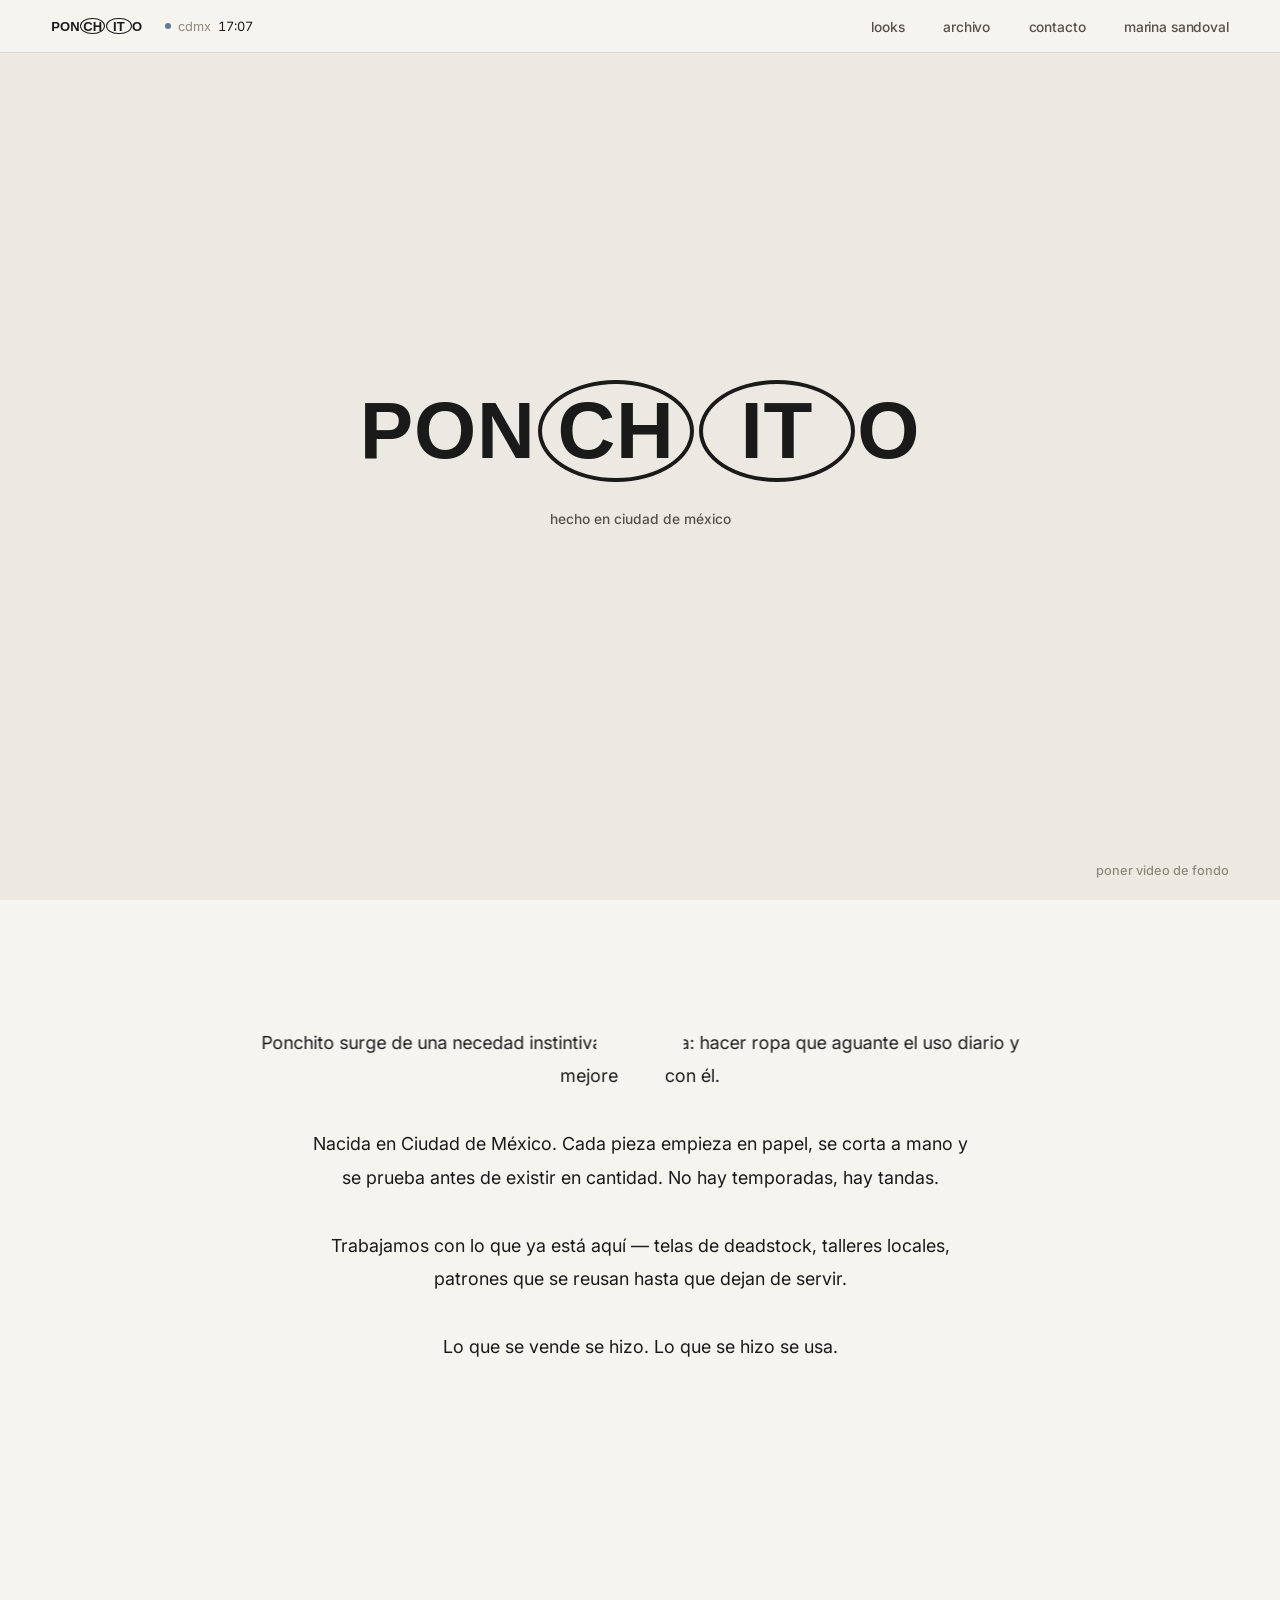
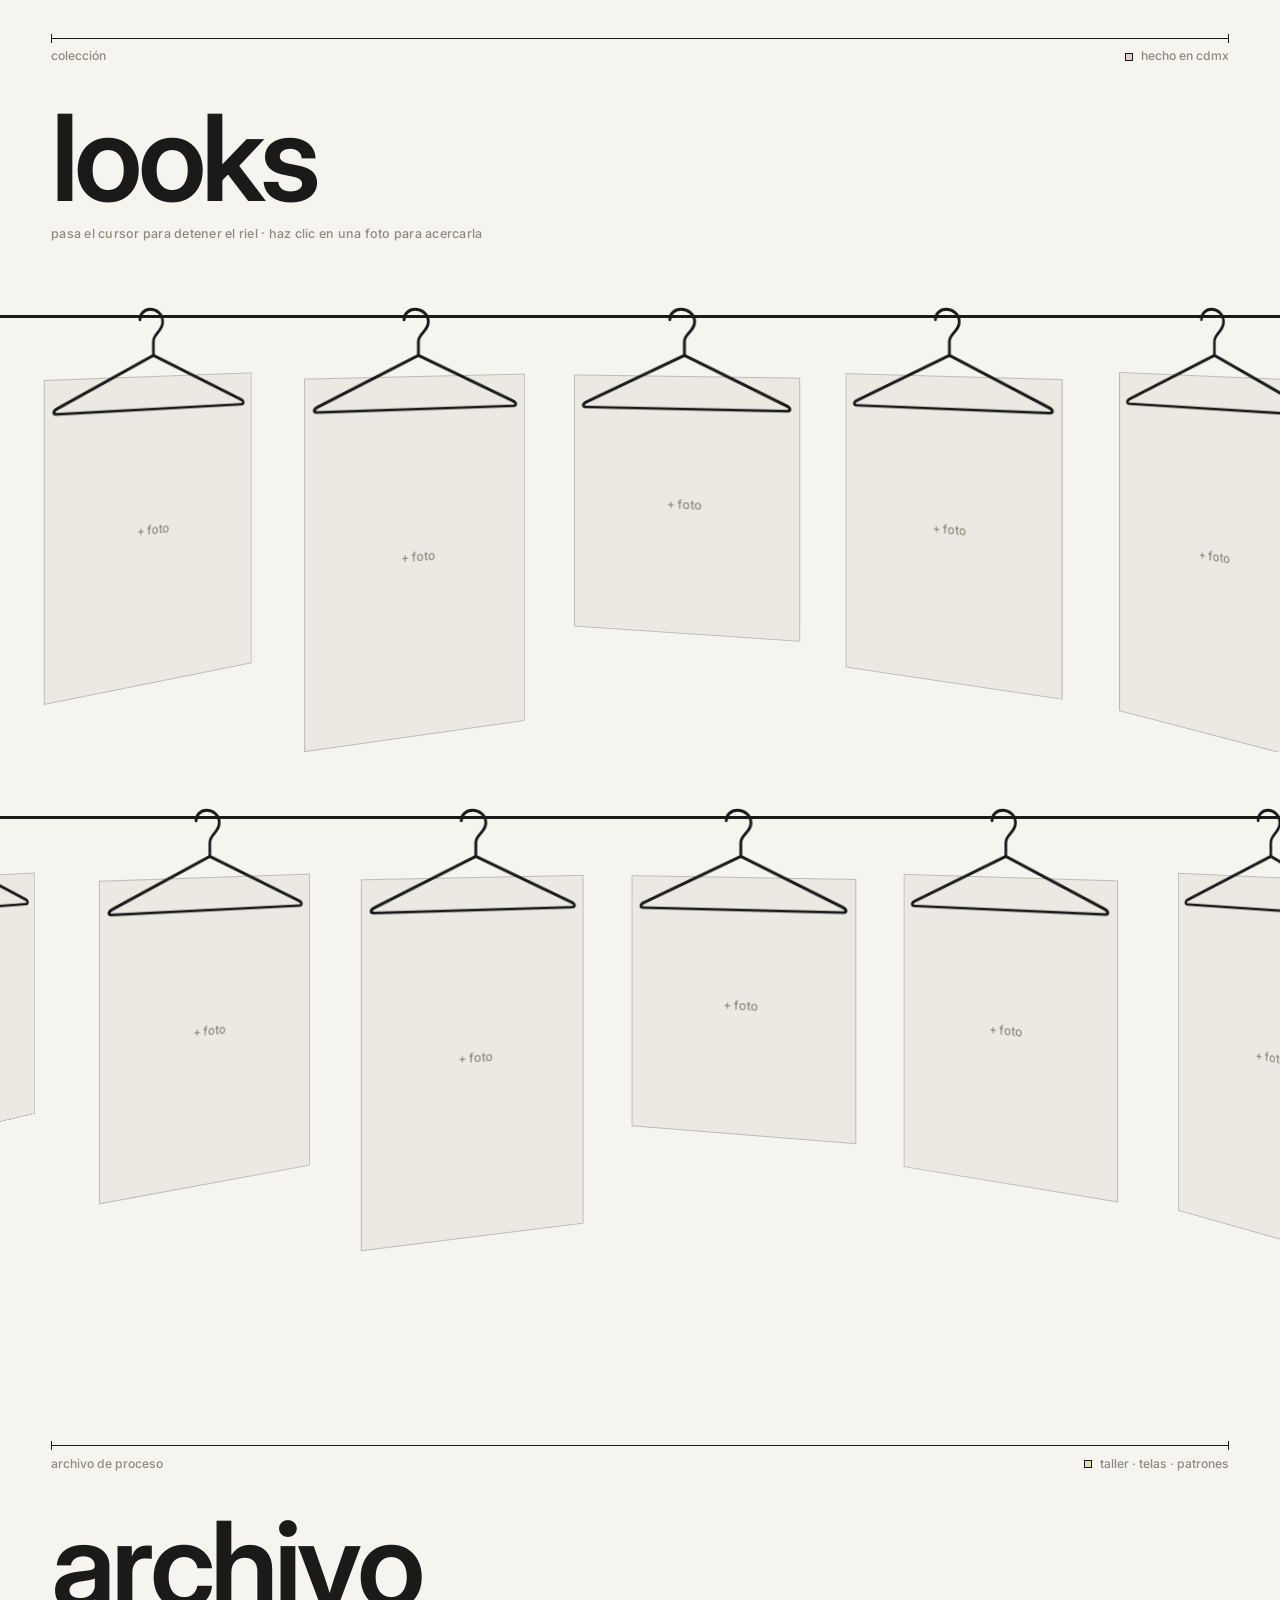
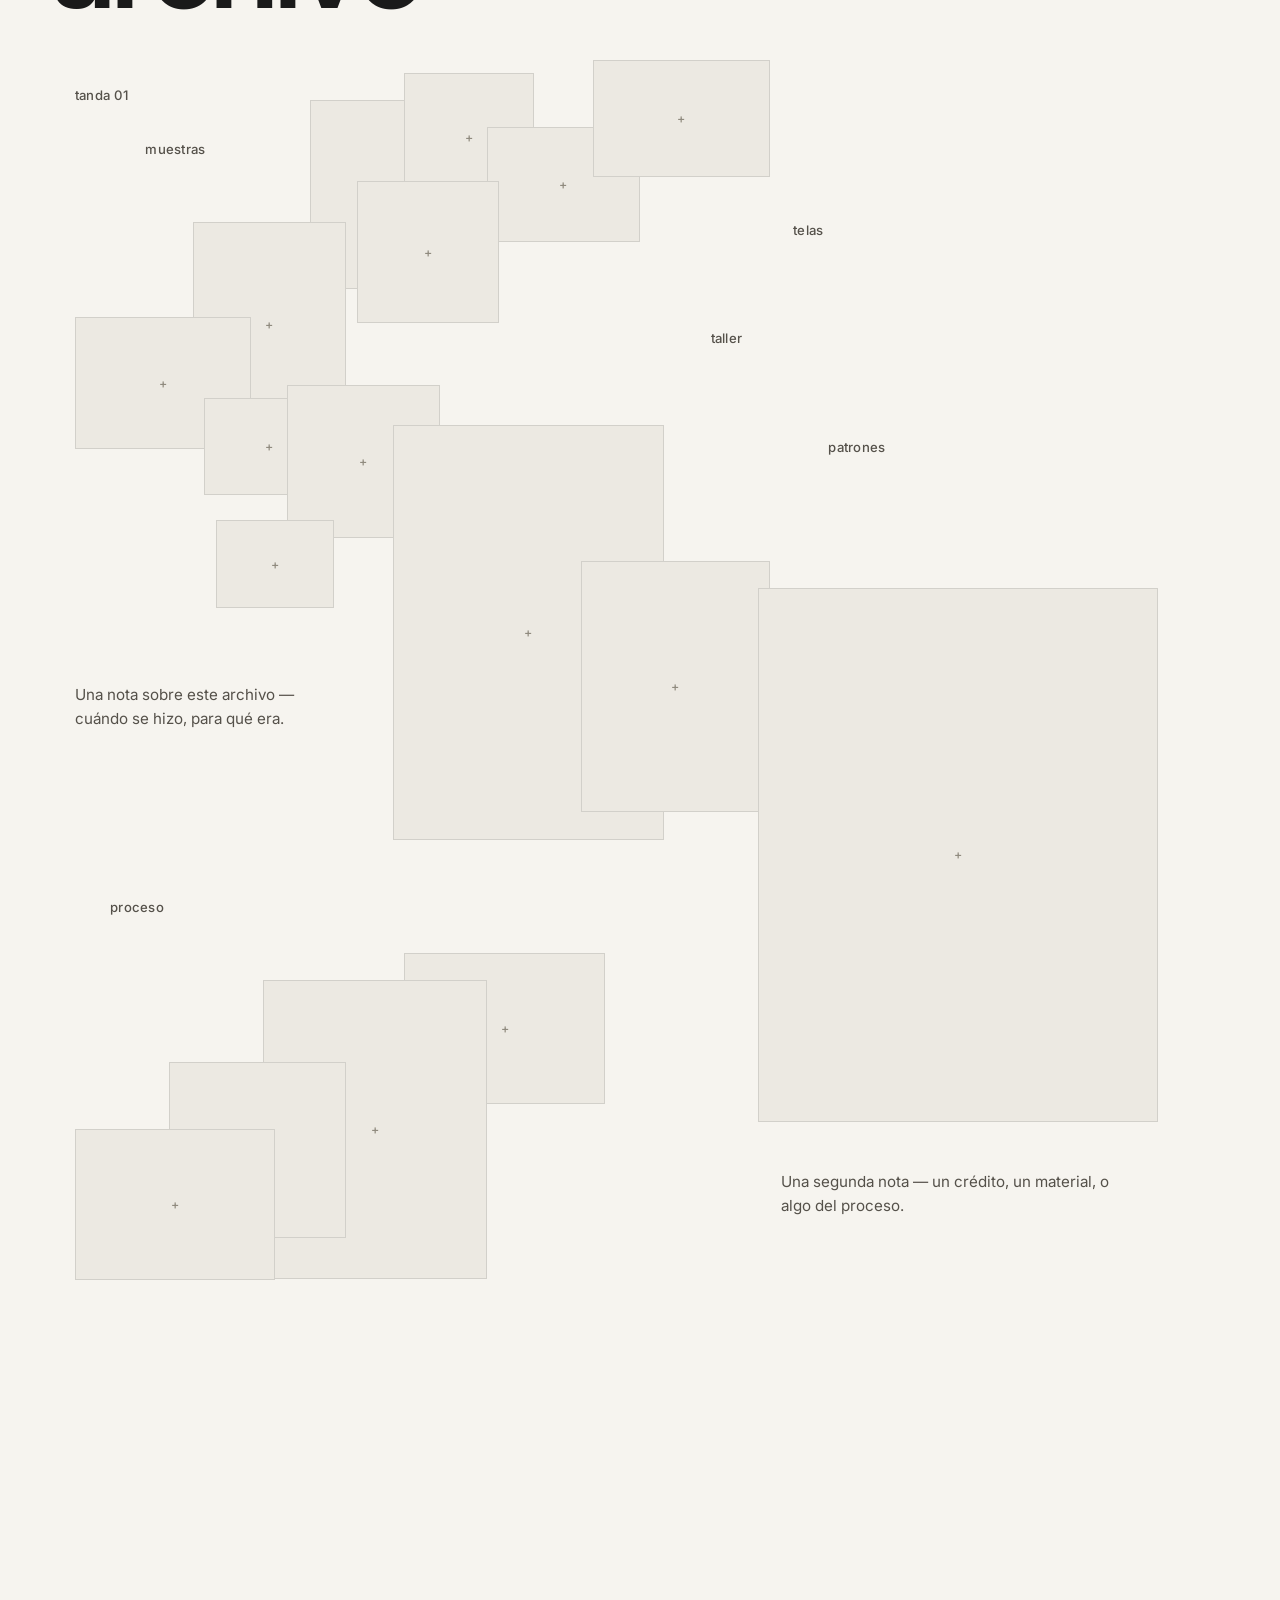
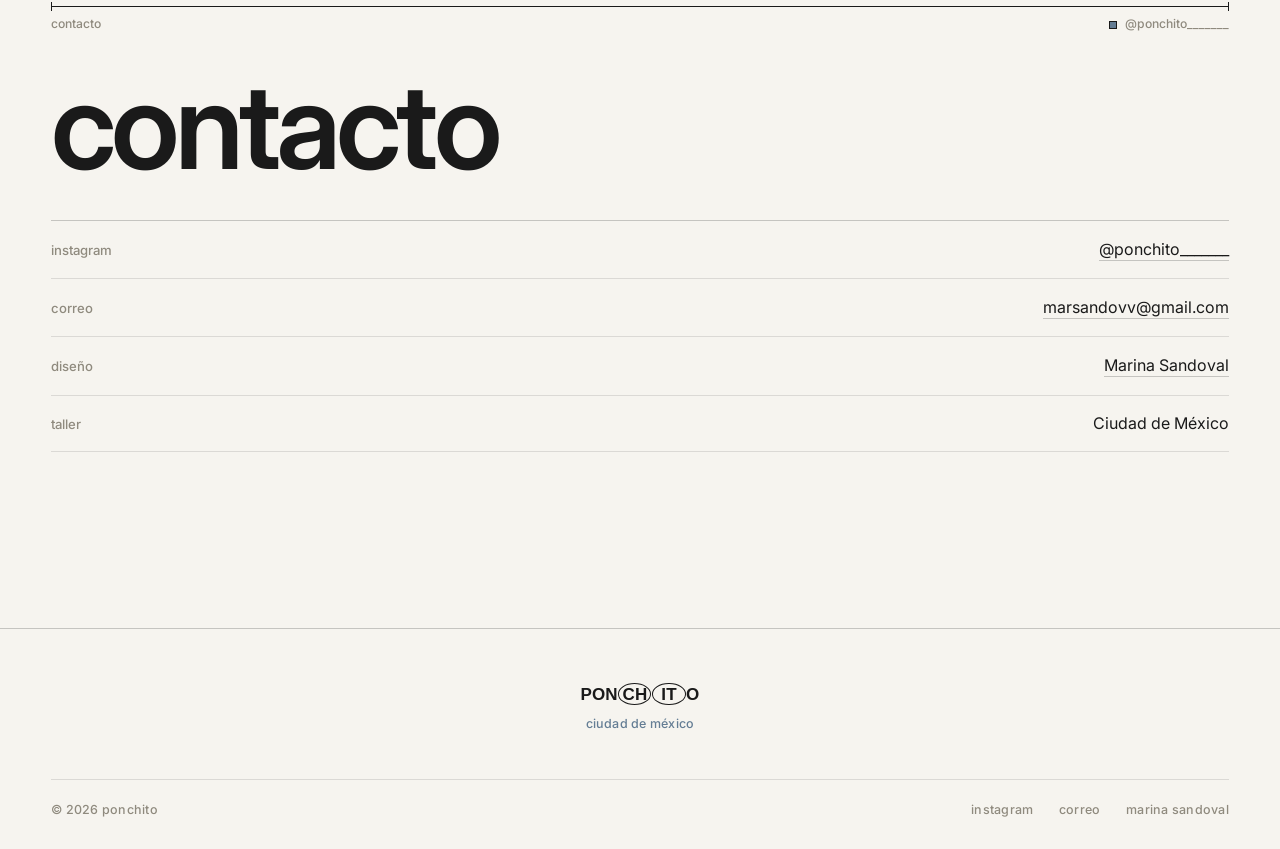
==== commit fe50e362: "Add files via upload" ====
--- a/ponchito.html
+++ b/ponchito.html
@@ -28,12 +28,13 @@
       <span class="word">PON</span><span class="ring">CH</span><span class="ring">IT</span><span class="word">O</span>
     </span>
   </a>
+  <span class="clock" aria-label="Hora en Ciudad de México"><span class="clock-city">cdmx</span> <span data-clock>--:--</span></span>
   <button class="nav-toggle" id="navToggle" aria-expanded="false" aria-controls="navLinks">Menú</button>
   <ul class="nav-links" id="navLinks">
     <li><a href="#looks">looks</a></li>
-    <li><a href="#archive">Archivo</a></li>
-    <li><a href="#tienda">Contacto</a></li>
-    <li><a href="index.html">Marina Sandoval</a></li>
+    <li><a href="#archive">archivo</a></li>
+    <li><a href="#tienda">contacto</a></li>
+    <li><a href="index.html">marina sandoval</a></li>
   </ul>
 </nav>
 
@@ -74,6 +75,7 @@
 <section id="looks" class="section-pad">
   <div class="wrap">
     <div class="section-head">
+      <div class="spec"><i class="tick l"></i><span>colección</span><span><i class="sq sq-p"></i>hecho en cdmx</span><i class="tick r"></i></div>
       <h2 class="title-xl split">looks</h2>
       <span class="label label-ink">pasa el cursor para detener el riel · haz clic en una foto para acercarla</span>
     </div>
@@ -168,6 +170,7 @@
 <section id="archive" class="section-pad">
   <div class="wrap">
     <div class="section-head">
+      <div class="spec"><i class="tick l"></i><span>archivo de proceso</span><span><i class="sq sq-y"></i>taller · telas · patrones</span><i class="tick r"></i></div>
       <h2 class="title-xl split">archivo</h2>
     </div>
 
@@ -208,6 +211,7 @@
 <section id="tienda" class="section-pad">
   <div class="wrap">
     <div class="section-head">
+      <div class="spec"><i class="tick l"></i><span>contacto</span><span><i class="sq sq-b"></i>@ponchito_______</span><i class="tick r"></i></div>
       <h2 class="title-xl split">contacto</h2>
     </div>
     <div class="contact-rows">
@@ -228,7 +232,7 @@
   </div>
   <div class="footer-row">
     <span class="label label-ink">© <span id="year"></span> Ponchito</span>
-    <span class="socials meta meta-ink">
+    <span class="socials label label-ink">
       <a href="https://instagram.com/ponchito_______" target="_blank" rel="noopener">Instagram</a>
       <a href="mailto:marsandovv@gmail.com">Correo</a>
       <a href="index.html">Marina Sandoval</a>
@@ -237,6 +241,19 @@
 </footer>
 
 <script>
+  /* ---------- hora de cdmx ---------- */
+  (function clock(){
+    const els = document.querySelectorAll("[data-clock]");
+    if (!els.length) return;
+    let fmt = null;
+    try {
+      fmt = new Intl.DateTimeFormat("es-MX", { timeZone:"America/Mexico_City", hour:"2-digit", minute:"2-digit", hour12:false });
+    } catch(e){}
+    const tick = () => { if (fmt){ const t = fmt.format(new Date()); els.forEach(el => el.textContent = t); } };
+    tick();
+    setInterval(tick, 10000);
+  })();
+
   /* ---------- menú móvil ---------- */
   const navToggle = document.getElementById("navToggle");
   const navLinks = document.getElementById("navLinks");
@@ -621,7 +638,7 @@
       el.setAttribute("aria-label", label);
     });
 
-    const targets = document.querySelectorAll(".split, .logo-anim, .plus-row");
+    const targets = document.querySelectorAll(".split, .logo-anim, .plus-row, .spec");
     if (reduce || !("IntersectionObserver" in window)){
       targets.forEach(t => t.classList.add("is-in"));
       return;
--- a/style.css
+++ b/style.css
@@ -5,7 +5,9 @@
    ============================================================ */
 
 :root{
-  --paper:#efece4;
+  --paper:#f6f4ef;
+  --ph:#ece9e2;                /* marco vacío, neutro */
+  --grid:rgba(26,26,26,0.055); /* cuadrícula de construcción */
   --ink:#1a1a1a;
   --ink-mid:#55514a;
   --ink-faint:#8f8a7e;
@@ -16,7 +18,7 @@
   --rule-faint:rgba(26,26,26,0.12);
   --gutter:clamp(1.25rem,4vw,3.5rem);
   --sans:"Inter","Helvetica Neue",Arial,sans-serif;
-  --display:"Bodoni Moda","Didot","Bodoni 72",Georgia,serif;
+  --hand:"Sacramento","Snell Roundhand","Segoe Script",cursive;
 }
 
 *{box-sizing:border-box;}
@@ -82,9 +84,9 @@
   border-bottom:1px solid var(--rule-faint);
 }
 .nav-mark{
-  display:flex;align-items:center;gap:0.55rem;
-  font-family:var(--display);font-weight:500;
-  font-size:1.08rem;letter-spacing:0.01em;text-transform:uppercase;
+  display:flex;align-items:center;gap:0.6rem;
+  font-family:var(--hand);font-weight:400;
+  font-size:1.75rem;line-height:1;letter-spacing:0;text-transform:none;
 }
 .nav-mark .brand-mark{text-transform:none;letter-spacing:normal;}
 .nav-dog{width:30px;height:17px;color:var(--blue);flex:none;}
@@ -109,7 +111,7 @@
 
 /* ---------- fotos ---------- */
 .slot{
-  position:relative;background:#e6e2d9;
+  position:relative;background:var(--ph);
   background-size:cover;background-position:center;
   display:flex;align-items:center;justify-content:center;
   cursor:pointer;overflow:hidden;border:1px solid var(--rule-faint);
@@ -125,16 +127,18 @@
 
 /* ---------- hero ---------- */
 .hero{height:100vh;min-height:540px;display:flex;align-items:flex-end;position:relative;}
-.hero .slot{position:absolute;inset:0;border:none;background-color:#dde3e8;}
+.hero .slot{position:absolute;inset:0;border:none;background-color:var(--ph);}
 .hero-foot{
   position:relative;z-index:2;width:100%;
   display:flex;justify-content:space-between;align-items:flex-end;gap:1rem;
   padding:0 var(--gutter) 1.8rem;
 }
 .hero-name{
-  font-family:var(--display);font-weight:500;
-  font-size:clamp(3rem,10.5vw,8.5rem);line-height:0.86;letter-spacing:-0.01em;
-  text-transform:uppercase;margin:0;
+  font-family:var(--hand);font-weight:400;
+  font-size:clamp(3.6rem,12vw,10rem);line-height:1;letter-spacing:0;
+  text-transform:none;margin:0;
+  /* espacio para los lazos de la letra, que se salen de la caja */
+  padding:0.12em 0.35em 0.28em 0.1em;margin:-0.12em -0.35em -0.28em -0.1em;
 }
 
 /* ---------- intro / manifiesto ---------- */
@@ -164,14 +168,14 @@
 }
 .mark-fixed.is-on{display:block;}
 .mark-dog{width:44px;height:25px;color:var(--blue);display:block;}
-.mini-mark{font-size:15px;color:var(--blue);}
+.brand-mark.mini-mark{font-size:15px;color:var(--blue);}
 .mini-mark .ring{border-width:0.085em;}
 
 @media (prefers-reduced-motion:reduce){ .sline-half{transform:none !important;} }
 @media (max-width:760px){
   .mark-fixed{top:3.4rem;}
   .mark-dog{width:34px;height:20px;}
-  .mini-mark{font-size:12px;}
+  .brand-mark.mini-mark{font-size:12px;}
 }
 
 /* ---------- CV ---------- */
@@ -210,7 +214,7 @@
 .cv-tag{
   display:inline-block;margin-top:0.7rem;
   font-family:var(--sans);font-weight:500;font-size:0.76rem;text-transform:lowercase;
-  color:var(--ink);background:var(--yellow);padding:0.25rem 0.6rem;
+  color:var(--ink);border:1px solid var(--rule);padding:0.22rem 0.55rem;
 }
 @media (max-width:760px){
   .cv-item{grid-template-columns:1fr;gap:0.4rem;}
@@ -276,7 +280,7 @@
 .film-hero{
   height:100vh;min-height:540px;position:relative;overflow:hidden;
   display:flex;flex-direction:column;align-items:center;justify-content:center;
-  background:#dde3e8;
+  background:var(--ph);
 }
 .film{position:absolute;inset:0;}
 .film video{width:100%;height:100%;object-fit:cover;}
@@ -356,9 +360,7 @@
 .frame{aspect-ratio:3/4;}
 .garment:nth-child(3n+2) .frame{aspect-ratio:3/4.7;}
 .garment:nth-child(3n+3) .frame{aspect-ratio:1/1.12;}
-.garment:nth-child(3n+1) .frame{background-color:var(--pink);}
-.garment:nth-child(3n+2) .frame{background-color:var(--yellow);}
-.garment:nth-child(3n+3) .frame{background-color:#dde3e8;}
+.rack .frame{background-color:var(--ph);border:1px solid var(--rule);}
 
 
 
@@ -395,7 +397,7 @@
 .scatter{position:relative;width:100%;aspect-ratio:1 / 1.15;}
 .scatter-tile{position:absolute;transform-origin:center center;transition:transform .22s ease;}
 .scatter-tile:hover{transform:scale(1.09);}
-#archive .slot{background-color:var(--yellow);}
+#archive .slot{background-color:var(--ph);}
 .scatter-text{position:absolute;}
 .scatter-text.label{
   font-family:var(--sans);font-weight:500;font-size:0.82rem;text-transform:lowercase;color:var(--ink-mid);
@@ -416,10 +418,10 @@
 .crest{display:flex;flex-direction:column;align-items:center;gap:0.7rem;padding:3.4rem 0 3rem;}
 .crest-dog{width:88px;height:51px;color:var(--blue);}
 .crest-name{
-  font-family:var(--display);font-weight:500;
-  font-size:1.9rem;letter-spacing:0.01em;text-transform:uppercase;
-}
-.crest-mark{font-size:17px;color:var(--ink);}
+  font-family:var(--hand);font-weight:400;
+  font-size:2.8rem;line-height:1;letter-spacing:0;text-transform:none;
+}
+.brand-mark.crest-mark{font-size:17px;color:var(--ink);}
 .crest-mark .ring{border-width:0.08em;}
 .footer-row{
   display:flex;justify-content:space-between;align-items:baseline;gap:1rem;flex-wrap:wrap;
@@ -427,79 +429,6 @@
 }
 footer .socials{display:flex;gap:1.6rem;}
 footer .label{font-family:var(--sans);font-weight:500;}
-
-/* ============================================================
-   ANIMACIONES
-   ============================================================ */
-
-/* ---------- letras que suben (títulos principales) ---------- */
-.reveal .w{
-  display:inline-block;overflow:hidden;vertical-align:top;
-  padding:0.12em 0.03em 0.14em;margin:-0.12em -0.03em -0.14em;
-}
-.reveal .ch{display:inline-block;transition:transform .75s cubic-bezier(.2,.75,.1,1);}
-.js .reveal .ch{transform:translateY(110%);}
-.js .reveal.is-in .ch{transform:none;}
-
-/* logo de Ponchito: entran sus cuatro piezas */
-.logo-reveal{overflow:hidden;padding:0.06em 0;}
-.logo-reveal > *{transition:transform .8s cubic-bezier(.2,.75,.1,1);}
-.js .logo-reveal > *{transform:translateY(125%);}
-.js .logo-reveal.is-in > *{transform:none;}
-
-/* ---------- filas de + entre secciones del CV ---------- */
-.plus-row{display:flex;justify-content:space-between;padding:0 0 2.6rem;}
-.plus-row i{
-  position:relative;display:block;width:15px;height:15px;
-  transition:transform .65s cubic-bezier(.2,.75,.1,1);
-}
-.plus-row i::before,.plus-row i::after{content:"";position:absolute;background:var(--ink);}
-.plus-row i::before{left:0;right:0;top:50%;height:1.5px;transform:translateY(-50%);}
-.plus-row i::after{top:0;bottom:0;left:50%;width:1.5px;transform:translateX(-50%);}
-.js .plus-row i{transform:rotate(-135deg) scale(0);}
-.js .plus-row.is-in i{transform:none;}
-
-/* ---------- experiencia en horizontal ---------- */
-.hs{position:relative;}
-.hs-sticky{
-  position:sticky;top:0;height:100vh;overflow:hidden;
-  display:flex;flex-direction:column;
-  padding-top:4.6rem;
-}
-.hs-head{padding:2.4rem var(--gutter) 1.8rem;}
-.hs-head .plus-row{padding-bottom:2rem;}
-.hs-viewport{flex:1;min-height:0;}
-.hs-track{
-  display:flex;gap:clamp(1.5rem,3vw,3rem);
-  list-style:none;margin:0;padding:0 var(--gutter);
-  will-change:transform;
-}
-.hs-card{flex:none;width:clamp(17rem,28vw,25rem);}
-.hs-photo{width:100%;height:min(34vh,19rem);margin-bottom:1.3rem;}
-.hs-card:nth-child(3n+1) .hs-photo{background-color:var(--pink);}
-.hs-card:nth-child(3n+2) .hs-photo{background-color:var(--yellow);}
-.hs-card:nth-child(3n+3) .hs-photo{background-color:#dde3e8;}
-.hs-card .cv-when{display:block;padding:0 0 0.5rem;}
-.hs-card .cv-points li{max-width:none;}
-.hs-foot{
-  display:flex;align-items:center;gap:1.4rem;
-  padding:1.2rem var(--gutter) 1.8rem;
-}
-.hs-bar{flex:1;height:1px;background:var(--rule);position:relative;}
-.hs-bar span{position:absolute;left:0;top:-1px;height:3px;width:0;background:var(--ink);}
-
-/* teléfono o movimiento reducido: desplazamiento nativo de lado */
-.hs.hs-native{height:auto !important;}
-.hs-native .hs-sticky{position:static;height:auto;padding-top:0;}
-.hs-native .hs-head{padding-top:7rem;}
-.hs-native .hs-viewport{overflow-x:auto;scroll-snap-type:x mandatory;-webkit-overflow-scrolling:touch;padding-bottom:1rem;}
-.hs-native .hs-track{transform:none !important;}
-.hs-native .hs-card{scroll-snap-align:start;width:min(80vw,22rem);}
-.hs-native .hs-photo{height:auto;aspect-ratio:4/3;}
-
-@media (prefers-reduced-motion:reduce){
-  .js .reveal .ch,.js .logo-reveal > *,.js .plus-row i{transform:none !important;transition:none;}
-}
 
 /* ============================================================
    MOVIMIENTO
@@ -559,15 +488,22 @@
   will-change:transform;
 }
 .hcard{
+  position:relative;
   flex:0 0 min(64vw,54rem);
   display:flex;flex-direction:column;justify-content:space-between;
   padding:clamp(1.4rem,2.6vw,2.4rem);
-  background:var(--pink);
-}
-.hcard:nth-child(4n+2){background:var(--yellow);}
-.hcard:nth-child(4n+3){background:#dde3e8;}
-.hcard:nth-child(4n+4){background:#e6e2d9;}
-.hcard-top{display:flex;justify-content:space-between;align-items:baseline;gap:1rem;}
+  border:1px solid var(--ink);
+  background-color:var(--paper);
+  background-image:
+    linear-gradient(var(--grid) 1px, transparent 1px),
+    linear-gradient(90deg, var(--grid) 1px, transparent 1px);
+  background-size:32px 32px;
+  background-position:-1px -1px;
+}
+.hcard-top{
+  display:flex;justify-content:space-between;align-items:baseline;gap:1rem;
+  padding-bottom:0.9rem;border-bottom:1px solid var(--rule);
+}
 .hcard-when{
   font-family:var(--sans);font-weight:600;
   font-size:clamp(1.3rem,2.4vw,2rem);letter-spacing:-0.03em;
@@ -580,7 +516,7 @@
 }
 .hcard-place{font-size:1.05rem;color:var(--ink-mid);margin:0 0 1.2rem;}
 .hcard .cv-points li{color:var(--ink);}
-.hcard .cv-tag{background:var(--paper);}
+
 .hscroll-progress{
   height:2px;background:var(--rule-faint);
   margin:1.6rem var(--gutter) 2rem;
@@ -604,3 +540,198 @@
   .lt,.logo-anim > *{transform:none;transition:none;}
   .plus{transform:none;transition:none;}
 }
+
+
+/* ============================================================
+   SISTEMA GRÁFICO — líneas finas, cotas y cuadrícula
+   (a la manera de las hojas de construcción de herman miller)
+   ============================================================ */
+
+/* el nombre se escribe de izquierda a derecha */
+.write{clip-path:inset(0 100% 0 0);transition:clip-path 1.9s cubic-bezier(.65,.05,.36,1);}
+.write.is-in{clip-path:inset(0 0 0 0);}
+.write.no-anim{transition:none;}
+
+/* barra de especificación sobre cada sección: una línea que se dibuja */
+.spec{
+  position:relative;
+  display:flex;justify-content:space-between;align-items:center;gap:1rem;
+  padding-top:0.65rem;margin-bottom:1.6rem;
+  font-family:var(--sans);font-weight:500;font-size:0.76rem;text-transform:lowercase;
+  color:var(--ink-faint);
+}
+.spec::before{
+  content:"";position:absolute;top:0;left:0;right:0;height:1px;background:var(--ink);
+  transform:scaleX(0);transform-origin:left center;
+  transition:transform 1.2s cubic-bezier(.6,0,.2,1);
+}
+.spec.is-in::before{transform:scaleX(1);}
+.spec .tick{
+  position:absolute;top:-4px;width:1px;height:9px;background:var(--ink);
+  opacity:0;transition:opacity .3s ease 1s;
+}
+.spec .tick.l{left:0;} .spec .tick.r{right:0;}
+.spec.is-in .tick{opacity:1;}
+
+/* muestras de color: los acentos viven solo aquí, en chico */
+.sq{
+  display:inline-block;width:8px;height:8px;margin-right:0.5rem;
+  border:1px solid var(--ink);vertical-align:-0.05em;
+}
+.sq-y{background:var(--yellow);} .sq-p{background:var(--pink);} .sq-b{background:var(--blue);}
+
+/* marcas de corte en las esquinas */
+.crop{position:relative;}
+.crop::before,.crop::after{
+  content:"";position:absolute;width:14px;height:14px;pointer-events:none;
+  border-color:var(--ink);border-style:solid;
+}
+.crop::before{top:-8px;left:-8px;border-width:1px 0 0 1px;}
+.crop::after{bottom:-8px;right:-8px;border-width:0 1px 1px 0;}
+
+/* cuadrícula de construcción detrás del título de la intro */
+#intro{
+  background-image:
+    linear-gradient(var(--grid) 1px, transparent 1px),
+    linear-gradient(90deg, var(--grid) 1px, transparent 1px);
+  background-size:40px 40px;
+  background-position:center top;
+}
+#intro .manifesto-inner{padding:2.4rem 1rem;}
+
+@media (prefers-reduced-motion:reduce){
+  .write{clip-path:none;transition:none;}
+  .spec::before{transform:none;transition:none;}
+  .spec .tick{opacity:1;transition:none;}
+}
+
+/* ---------- contacto: escenario ---------- */
+.stage{padding:4.6rem var(--gutter) 0;}
+.stage-frame{
+  position:relative;
+  min-height:calc(100vh - 6rem);
+  border:1px solid var(--ink);
+  display:flex;align-items:center;justify-content:center;
+  padding:5rem 2rem;
+}
+.corner{
+  position:absolute;display:flex;flex-direction:column;gap:0.25rem;
+  font-family:var(--sans);font-size:0.86rem;line-height:1.35;
+}
+.corner a{border-bottom:1px solid transparent;}
+.corner a:hover{border-color:var(--ink);}
+.corner.tl{top:1.2rem;left:1.4rem;}
+.corner.tr{top:1.2rem;right:1.4rem;text-align:right;align-items:flex-end;}
+.corner.bl{bottom:1.2rem;left:1.4rem;}
+.corner.br{bottom:1.2rem;right:1.4rem;text-align:right;align-items:flex-end;}
+
+.stage-center{
+  display:flex;align-items:flex-end;gap:clamp(1.5rem,4vw,3.5rem);
+  flex-wrap:wrap;justify-content:center;
+}
+.plate{position:relative;margin:0;padding:0 2.6rem 2.6rem 0;}
+.plate-grid{
+  width:min(52vw,560px);aspect-ratio:12/7;
+  border:1px solid var(--ink);
+  background-image:
+    linear-gradient(rgba(26,26,26,0.16) 1px, transparent 1px),
+    linear-gradient(90deg, rgba(26,26,26,0.16) 1px, transparent 1px);
+  background-size:calc(100% / 12) calc(100% / 7);
+  display:flex;align-items:center;justify-content:center;
+}
+.plate-dog{width:78%;height:78%;color:var(--blue);}
+/* líneas de cota con sus remates */
+.dim{position:absolute;font-family:var(--sans);font-size:0.72rem;color:var(--ink);}
+.dim-v{top:0;bottom:2.6rem;right:0.9rem;width:1px;background:var(--ink);}
+.dim-v::before,.dim-v::after{content:"";position:absolute;left:-5px;width:11px;height:1px;background:var(--ink);}
+.dim-v::before{top:0;} .dim-v::after{bottom:0;}
+.dim-v span{position:absolute;top:50%;left:-0.25rem;transform:translate(-100%,-50%);padding-right:0.3rem;background:var(--paper);}
+.dim-h{left:0;right:2.6rem;bottom:0.9rem;height:1px;background:var(--ink);}
+.dim-h::before,.dim-h::after{content:"";position:absolute;top:-5px;width:1px;height:11px;background:var(--ink);}
+.dim-h::before{left:0;} .dim-h::after{right:0;}
+.dim-h span{position:absolute;left:50%;top:0;transform:translate(-50%,-50%);padding:0 0.4rem;background:var(--paper);}
+.plate-note{
+  position:absolute;left:0;bottom:-1.6rem;
+  font-family:var(--sans);font-size:0.72rem;color:var(--ink-faint);text-transform:lowercase;
+}
+.me{display:flex;flex-direction:column;gap:0.6rem;}
+.me-photo{width:132px;aspect-ratio:4/5;border:1px solid var(--ink);}
+
+@media (max-width:760px){
+  .stage-frame{flex-direction:column;padding:6.5rem 1.2rem;min-height:auto;}
+  .corner{position:static;align-items:flex-start !important;text-align:left !important;margin-bottom:1rem;}
+  .stage-frame{display:block;}
+  .stage-center{margin:2rem 0;justify-content:flex-start;}
+  .plate-grid{width:calc(100vw - 7rem);}
+}
+
+/* ---------- hora de cdmx en la esquina ---------- */
+.clock{
+  margin:0 auto 0 1.4rem;
+  font-family:var(--sans);font-size:0.8rem;color:var(--ink);
+  font-variant-numeric:tabular-nums;white-space:nowrap;
+  display:flex;align-items:center;gap:0.45rem;
+}
+.clock-city{color:var(--ink-faint);}
+.clock::before{
+  content:"";width:6px;height:6px;border-radius:50%;background:var(--blue);
+  animation:pulse 2s ease-in-out infinite;
+}
+@keyframes pulse{50%{opacity:0.25;}}
+@media (prefers-reduced-motion:reduce){ .clock::before{animation:none;} }
+
+/* ---------- intro (spacelab) ---------- */
+.intro{
+  position:fixed;inset:0;z-index:500;
+  background:var(--paper);
+  display:flex;align-items:center;justify-content:center;
+  transition:transform 1.05s cubic-bezier(.76,0,.24,1);
+}
+.intro.is-leaving{transform:translateY(-100%);}
+.intro-grid{
+  position:absolute;inset:clamp(1.2rem,4vw,3.2rem);
+  display:grid;grid-template-columns:repeat(7,1fr);grid-template-rows:repeat(5,1fr);
+  place-items:center;pointer-events:none;
+}
+.intro-grid .plus{transform:scale(0) rotate(-90deg);transition:transform .7s cubic-bezier(.3,1.4,.5,1);}
+.intro.is-on .intro-grid .plus{transform:scale(1) rotate(0deg);}
+.intro-grid .plus-x::before,.intro-grid .plus-x::after{background:var(--ink-faint);}
+.intro-frame{
+  position:absolute;inset:clamp(1.2rem,4vw,3.2rem);border:1px solid var(--ink);
+  clip-path:inset(0 100% 100% 0);transition:clip-path 1.4s cubic-bezier(.6,0,.2,1) .1s;
+}
+.intro.is-on .intro-frame{clip-path:inset(0 0 0 0);}
+.intro-name{
+  position:relative;z-index:2;
+  font-family:var(--hand);font-size:clamp(4rem,14vw,12rem);line-height:1;
+  padding:0.15em 0.4em 0.3em 0.15em;background:var(--paper);
+}
+.intro-corner{
+  position:absolute;z-index:2;
+  font-family:var(--sans);font-size:0.8rem;color:var(--ink);text-transform:lowercase;
+  opacity:0;transition:opacity .5s ease .5s;
+  font-variant-numeric:tabular-nums;
+}
+.intro.is-on .intro-corner{opacity:1;}
+.intro-corner.tl{top:calc(clamp(1.2rem,4vw,3.2rem) + 0.9rem);left:calc(clamp(1.2rem,4vw,3.2rem) + 1rem);}
+.intro-corner.tr{top:calc(clamp(1.2rem,4vw,3.2rem) + 0.9rem);right:calc(clamp(1.2rem,4vw,3.2rem) + 1rem);}
+.intro-corner.bl{bottom:calc(clamp(1.2rem,4vw,3.2rem) + 1.6rem);left:calc(clamp(1.2rem,4vw,3.2rem) + 1rem);}
+.intro-corner.br{bottom:calc(clamp(1.2rem,4vw,3.2rem) + 1.6rem);right:calc(clamp(1.2rem,4vw,3.2rem) + 1rem);}
+.intro-bar{
+  position:absolute;z-index:2;height:1px;background:var(--rule);
+  left:calc(clamp(1.2rem,4vw,3.2rem) + 1rem);right:calc(clamp(1.2rem,4vw,3.2rem) + 1rem);
+  bottom:calc(clamp(1.2rem,4vw,3.2rem) + 0.9rem);
+}
+.intro-bar i{
+  position:absolute;inset:0;background:var(--ink);
+  transform:scaleX(0);transform-origin:left center;
+  transition:transform 2.5s cubic-bezier(.4,0,.2,1);
+}
+.intro.is-on .intro-bar i{transform:scaleX(1);}
+
+@media (max-width:760px){
+  .nav-mark{font-size:1.4rem;white-space:nowrap;}
+  .clock{margin:0 1rem 0 auto;font-size:0.76rem;}
+  .plate{margin-bottom:3.2rem;}
+  .plate-note{max-width:30ch;bottom:-2.9rem;}
+}
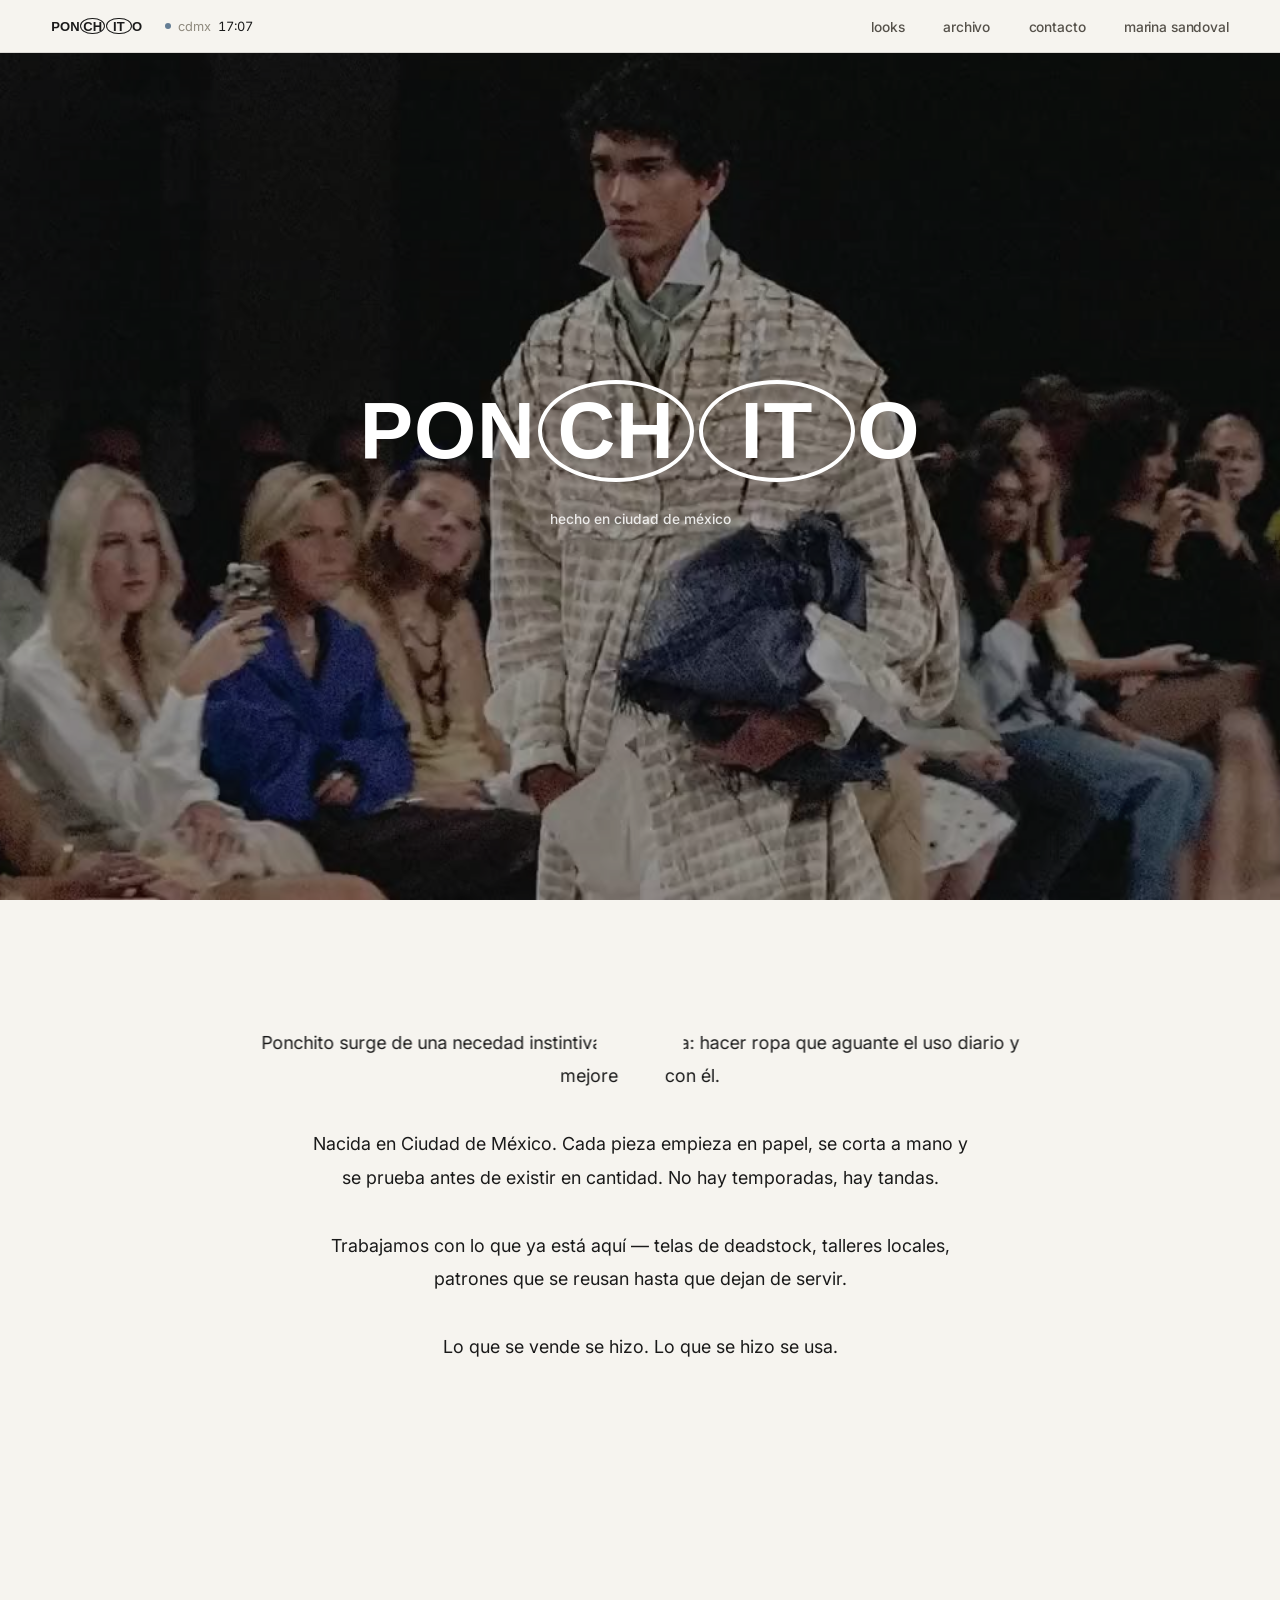
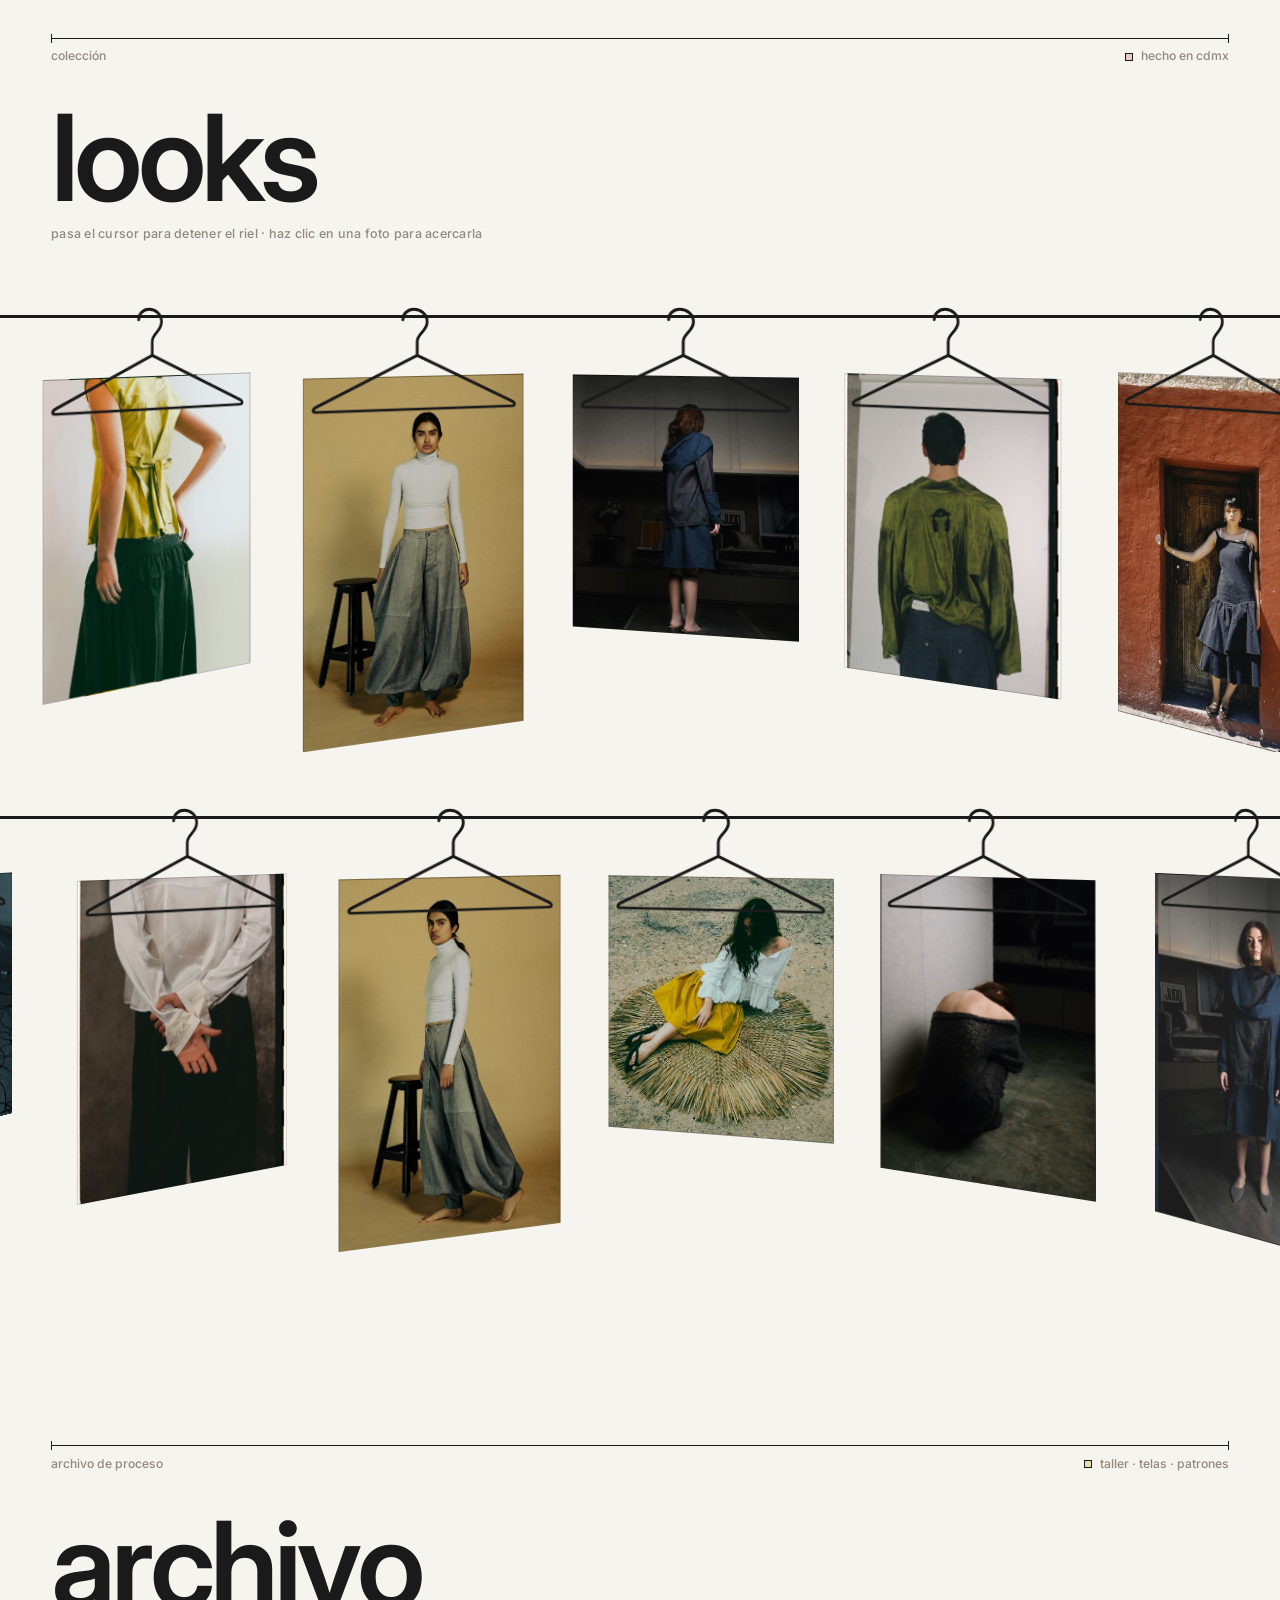
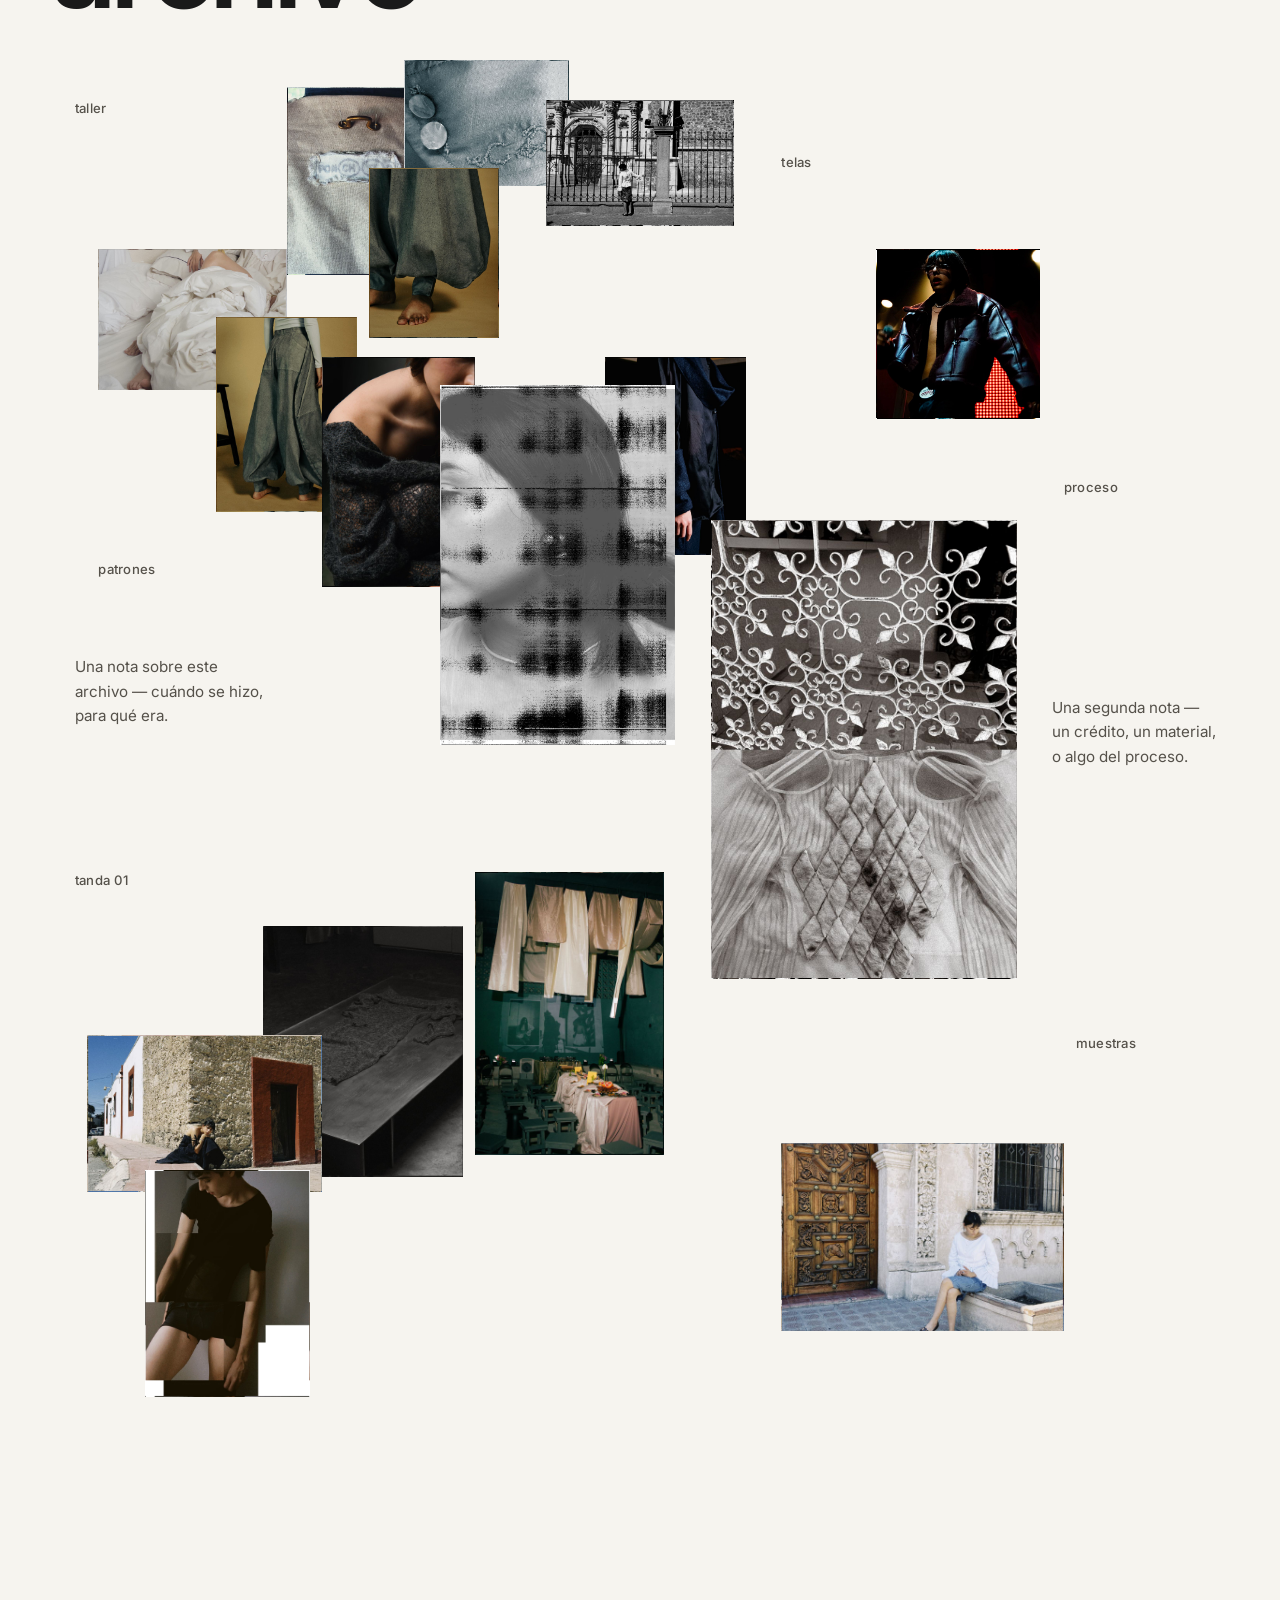
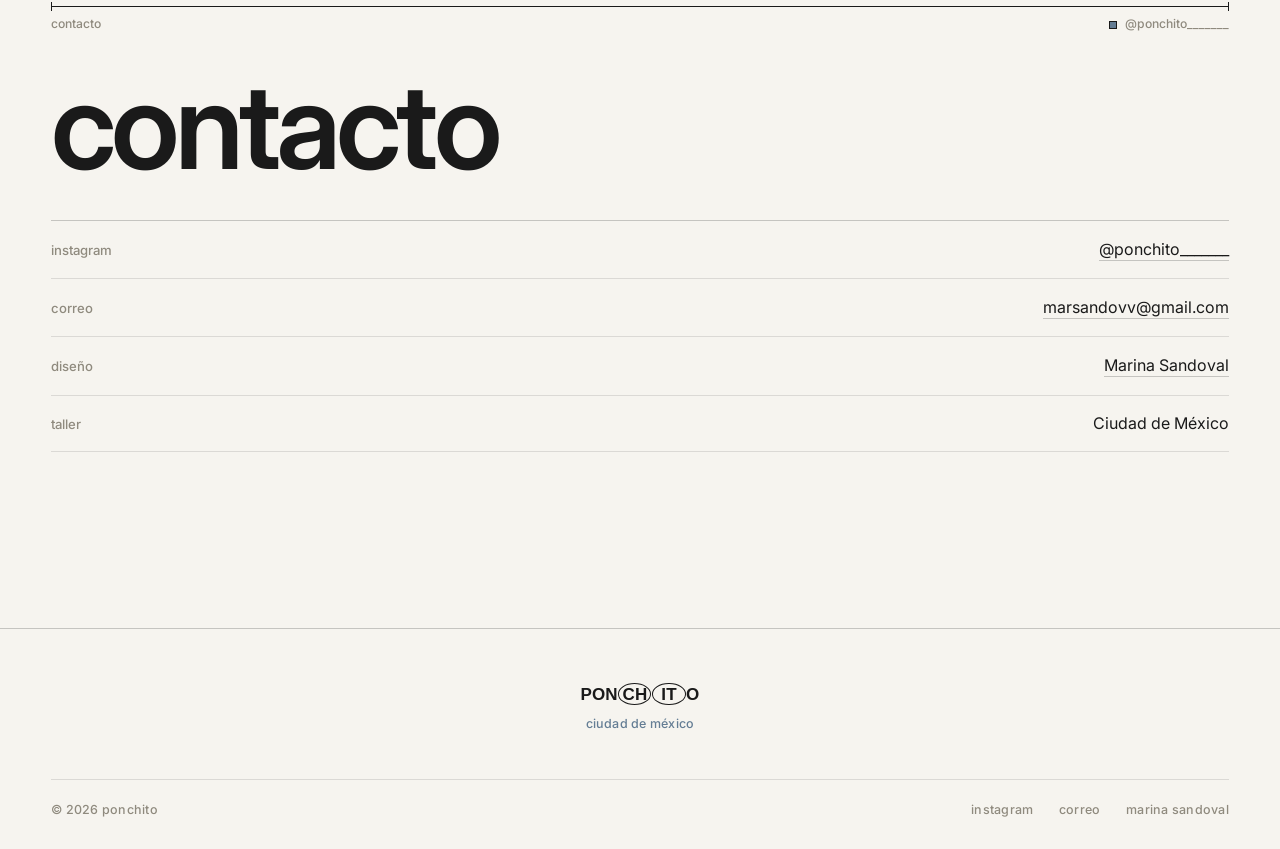
==== commit 6a370a8e: "Add files via upload" ====
--- a/ponchito.html
+++ b/ponchito.html
@@ -40,19 +40,17 @@
 
 <!-- VIDEO + LOGO -->
 <section class="film-hero" id="top">
-  <div class="film"><video id="brandVideo" muted loop playsinline></video></div>
-
-  <div class="brand-mark logo-anim" id="brandMark" aria-label="Ponchito">
+  <div class="film">
+    <video id="brandVideo" src="media/ponchito.mp4" poster="media/ponchito-poster.jpg"
+           autoplay muted loop playsinline preload="auto" aria-label="Ponchito en pasarela"></video>
+  </div>
+
+  <div class="brand-mark logo-anim on-film" id="brandMark" aria-label="Ponchito">
     <span class="word">PON</span><span class="ring">CH</span><span class="ring">IT</span><span class="word">O</span>
   </div>
-  <div class="brand-tagline" id="brandTagline">
-    <p>Hecho en Ciudad de México</p>
-  </div>
-
-  <label class="film-upload" id="filmUpload">
-    Poner video de fondo
-    <input type="file" accept="video/*" id="videoInput">
-  </label>
+  <div class="brand-tagline on-film" id="brandTagline">
+    <p>hecho en ciudad de méxico</p>
+  </div>
 </section>
 
 <!-- MANIFIESTO -->
@@ -87,37 +85,37 @@
       <figure class="garment">
         <div class="garment-turn">
         <svg class="hanger" aria-hidden="true"><use href="#hanger"/></svg>
-        <div class="slot frame" data-slot data-look="1"><span class="slot-hint">+ foto</span><input type="file" accept="image/*"></div>
-        </div>
-      </figure>
-      <figure class="garment">
-        <div class="garment-turn">
-        <svg class="hanger" aria-hidden="true"><use href="#hanger"/></svg>
-        <div class="slot frame" data-slot data-look="2"><span class="slot-hint">+ foto</span><input type="file" accept="image/*"></div>
-        </div>
-      </figure>
-      <figure class="garment">
-        <div class="garment-turn">
-        <svg class="hanger" aria-hidden="true"><use href="#hanger"/></svg>
-        <div class="slot frame" data-slot data-look="3"><span class="slot-hint">+ foto</span><input type="file" accept="image/*"></div>
-        </div>
-      </figure>
-      <figure class="garment">
-        <div class="garment-turn">
-        <svg class="hanger" aria-hidden="true"><use href="#hanger"/></svg>
-        <div class="slot frame" data-slot data-look="4"><span class="slot-hint">+ foto</span><input type="file" accept="image/*"></div>
-        </div>
-      </figure>
-      <figure class="garment">
-        <div class="garment-turn">
-        <svg class="hanger" aria-hidden="true"><use href="#hanger"/></svg>
-        <div class="slot frame" data-slot data-look="5"><span class="slot-hint">+ foto</span><input type="file" accept="image/*"></div>
-        </div>
-      </figure>
-      <figure class="garment">
-        <div class="garment-turn">
-        <svg class="hanger" aria-hidden="true"><use href="#hanger"/></svg>
-        <div class="slot frame" data-slot data-look="6"><span class="slot-hint">+ foto</span><input type="file" accept="image/*"></div>
+        <div class="slot frame has-image" data-slot data-look="1" role="img" aria-label="top verde y falda negra con olán" data-src="img/look-01.jpg" style="background-image:url('img/look-01-s.jpg');background-position:50% 40%"></div>
+        </div>
+      </figure>
+      <figure class="garment">
+        <div class="garment-turn">
+        <svg class="hanger" aria-hidden="true"><use href="#hanger"/></svg>
+        <div class="slot frame has-image" data-slot data-look="2" role="img" aria-label="pantalón globo de mezclilla, de frente" data-src="img/look-02.jpg" style="background-image:url('img/look-02-s.jpg');background-position:50% 50%"></div>
+        </div>
+      </figure>
+      <figure class="garment">
+        <div class="garment-turn">
+        <svg class="hanger" aria-hidden="true"><use href="#hanger"/></svg>
+        <div class="slot frame has-image" data-slot data-look="3" role="img" aria-label="abrigo de lana azul, de espaldas" data-src="img/look-03.jpg" style="background-image:url('img/look-03-s.jpg');background-position:50% 50%"></div>
+        </div>
+      </figure>
+      <figure class="garment">
+        <div class="garment-turn">
+        <svg class="hanger" aria-hidden="true"><use href="#hanger"/></svg>
+        <div class="slot frame has-image" data-slot data-look="4" role="img" aria-label="chaqueta de seda verde, de espaldas" data-src="img/look-04.jpg" style="background-image:url('img/look-04-s.jpg');background-position:50% 45%"></div>
+        </div>
+      </figure>
+      <figure class="garment">
+        <div class="garment-turn">
+        <svg class="hanger" aria-hidden="true"><use href="#hanger"/></svg>
+        <div class="slot frame has-image" data-slot data-look="5" role="img" aria-label="vestido negro de olanes frente a un muro rojo" data-src="img/look-05.jpg" style="background-image:url('img/look-05-s.jpg');background-position:58% 62%"></div>
+        </div>
+      </figure>
+      <figure class="garment">
+        <div class="garment-turn">
+        <svg class="hanger" aria-hidden="true"><use href="#hanger"/></svg>
+        <div class="slot frame has-image" data-slot data-look="6" role="img" aria-label="blusa blanca de tirantes" data-src="img/look-06.jpg" style="background-image:url('img/look-06-s.jpg');background-position:52% 32%"></div>
         </div>
       </figure>
     </div>
@@ -129,37 +127,37 @@
       <figure class="garment">
         <div class="garment-turn">
         <svg class="hanger" aria-hidden="true"><use href="#hanger"/></svg>
-        <div class="slot frame" data-slot data-look="7"><span class="slot-hint">+ foto</span><input type="file" accept="image/*"></div>
-        </div>
-      </figure>
-      <figure class="garment">
-        <div class="garment-turn">
-        <svg class="hanger" aria-hidden="true"><use href="#hanger"/></svg>
-        <div class="slot frame" data-slot data-look="8"><span class="slot-hint">+ foto</span><input type="file" accept="image/*"></div>
-        </div>
-      </figure>
-      <figure class="garment">
-        <div class="garment-turn">
-        <svg class="hanger" aria-hidden="true"><use href="#hanger"/></svg>
-        <div class="slot frame" data-slot data-look="9"><span class="slot-hint">+ foto</span><input type="file" accept="image/*"></div>
-        </div>
-      </figure>
-      <figure class="garment">
-        <div class="garment-turn">
-        <svg class="hanger" aria-hidden="true"><use href="#hanger"/></svg>
-        <div class="slot frame" data-slot data-look="10"><span class="slot-hint">+ foto</span><input type="file" accept="image/*"></div>
-        </div>
-      </figure>
-      <figure class="garment">
-        <div class="garment-turn">
-        <svg class="hanger" aria-hidden="true"><use href="#hanger"/></svg>
-        <div class="slot frame" data-slot data-look="11"><span class="slot-hint">+ foto</span><input type="file" accept="image/*"></div>
-        </div>
-      </figure>
-      <figure class="garment">
-        <div class="garment-turn">
-        <svg class="hanger" aria-hidden="true"><use href="#hanger"/></svg>
-        <div class="slot frame" data-slot data-look="12"><span class="slot-hint">+ foto</span><input type="file" accept="image/*"></div>
+        <div class="slot frame has-image" data-slot data-look="7" role="img" aria-label="camisa blanca de satín, manos atrás" data-src="img/look-07.jpg" style="background-image:url('img/look-07-s.jpg');background-position:50% 55%"></div>
+        </div>
+      </figure>
+      <figure class="garment">
+        <div class="garment-turn">
+        <svg class="hanger" aria-hidden="true"><use href="#hanger"/></svg>
+        <div class="slot frame has-image" data-slot data-look="8" role="img" aria-label="pantalón globo, de perfil" data-src="img/look-08.jpg" style="background-image:url('img/look-08-s.jpg');background-position:45% 50%"></div>
+        </div>
+      </figure>
+      <figure class="garment">
+        <div class="garment-turn">
+        <svg class="hanger" aria-hidden="true"><use href="#hanger"/></svg>
+        <div class="slot frame has-image" data-slot data-look="9" role="img" aria-label="falda amarilla y blusa blanca de olanes" data-src="img/look-09.jpg" style="background-image:url('img/look-09-s.jpg');background-position:55% 55%"></div>
+        </div>
+      </figure>
+      <figure class="garment">
+        <div class="garment-turn">
+        <svg class="hanger" aria-hidden="true"><use href="#hanger"/></svg>
+        <div class="slot frame has-image" data-slot data-look="10" role="img" aria-label="tejido de mohair gris, de espaldas" data-src="img/look-10.jpg" style="background-image:url('img/look-10-s.jpg');background-position:40% 72%"></div>
+        </div>
+      </figure>
+      <figure class="garment">
+        <div class="garment-turn">
+        <svg class="hanger" aria-hidden="true"><use href="#hanger"/></svg>
+        <div class="slot frame has-image" data-slot data-look="11" role="img" aria-label="abrigo de lana azul y capa transparente" data-src="img/look-11.jpg" style="background-image:url('img/look-11-s.jpg');background-position:100% 50%"></div>
+        </div>
+      </figure>
+      <figure class="garment">
+        <div class="garment-turn">
+        <svg class="hanger" aria-hidden="true"><use href="#hanger"/></svg>
+        <div class="slot frame has-image" data-slot data-look="12" role="img" aria-label="pantalón negro de rayas" data-src="img/look-12.jpg" style="background-image:url('img/look-12-s.jpg');background-position:58% 50%"></div>
         </div>
       </figure>
     </div>
@@ -174,35 +172,34 @@
       <h2 class="title-xl split">archivo</h2>
     </div>
 
-    <!-- posiciones en % — se pueden mover cambiando left/top/width -->
+    <!-- posiciones en % — se pueden mover cambiando left / top / width -->
     <div class="scatter">
-      <div class="slot scatter-tile" data-slot style="left:22%;top:3%;width:12%;aspect-ratio:3/4;"><span class="slot-hint">+</span><input type="file" accept="image/*"></div>
-      <div class="slot scatter-tile" data-slot style="left:30%;top:1%;width:11%;aspect-ratio:1/1;"><span class="slot-hint">+</span><input type="file" accept="image/*"></div>
-      <div class="slot scatter-tile" data-slot style="left:37%;top:5%;width:13%;aspect-ratio:4/3;"><span class="slot-hint">+</span><input type="file" accept="image/*"></div>
-      <div class="slot scatter-tile" data-slot style="left:46%;top:0%;width:15%;aspect-ratio:3/2;"><span class="slot-hint">+</span><input type="file" accept="image/*"></div>
-      <div class="slot scatter-tile" data-slot style="left:26%;top:9%;width:12%;aspect-ratio:1/1;"><span class="slot-hint">+</span><input type="file" accept="image/*"></div>
-      <div class="slot scatter-tile" data-slot style="left:12%;top:12%;width:13%;aspect-ratio:3/4;"><span class="slot-hint">+</span><input type="file" accept="image/*"></div>
-      <div class="slot scatter-tile" data-slot style="left:2%;top:19%;width:15%;aspect-ratio:4/3;"><span class="slot-hint">+</span><input type="file" accept="image/*"></div>
-      <div class="slot scatter-tile" data-slot style="left:13%;top:25%;width:11%;aspect-ratio:4/3;"><span class="slot-hint">+</span><input type="file" accept="image/*"></div>
-      <div class="slot scatter-tile" data-slot style="left:20%;top:24%;width:13%;aspect-ratio:1/1;"><span class="slot-hint">+</span><input type="file" accept="image/*"></div>
-      <div class="slot scatter-tile" data-slot style="left:29%;top:27%;width:23%;aspect-ratio:3/4.6;"><span class="slot-hint">+</span><input type="file" accept="image/*"></div>
-      <div class="slot scatter-tile" data-slot style="left:14%;top:34%;width:10%;aspect-ratio:4/3;"><span class="slot-hint">+</span><input type="file" accept="image/*"></div>
-      <div class="slot scatter-tile" data-slot style="left:45%;top:37%;width:16%;aspect-ratio:3/4;"><span class="slot-hint">+</span><input type="file" accept="image/*"></div>
-      <div class="slot scatter-tile" data-slot style="left:60%;top:39%;width:34%;aspect-ratio:3/4;"><span class="slot-hint">+</span><input type="file" accept="image/*"></div>
-      <div class="slot scatter-tile" data-slot style="left:30%;top:66%;width:17%;aspect-ratio:4/3;"><span class="slot-hint">+</span><input type="file" accept="image/*"></div>
-      <div class="slot scatter-tile" data-slot style="left:18%;top:68%;width:19%;aspect-ratio:3/4;"><span class="slot-hint">+</span><input type="file" accept="image/*"></div>
-      <div class="slot scatter-tile" data-slot style="left:10%;top:74%;width:15%;aspect-ratio:1/1;"><span class="slot-hint">+</span><input type="file" accept="image/*"></div>
-      <div class="slot scatter-tile" data-slot style="left:2%;top:79%;width:17%;aspect-ratio:4/3;"><span class="slot-hint">+</span><input type="file" accept="image/*"></div>
-
-      <span class="scatter-text label" style="left:2%;top:2%;">Tanda 01</span>
-      <span class="scatter-text label" style="left:8%;top:6%;">Muestras</span>
-      <span class="scatter-text label" style="left:63%;top:12%;">Telas</span>
-      <span class="scatter-text label" style="left:56%;top:20%;">Taller</span>
-      <span class="scatter-text label" style="left:66%;top:28%;">Patrones</span>
-      <span class="scatter-text label" style="left:5%;top:62%;">Proceso</span>
-
-      <p class="scatter-text note" style="left:2%;top:46%;width:20%;margin:0;">Una nota sobre este archivo — cuándo se hizo, para qué era.</p>
-      <p class="scatter-text note" style="left:62%;top:82%;width:30%;margin:0;">Una segunda nota — un crédito, un material, o algo del proceso.</p>
+      <div class="slot scatter-tile has-image" role="img" aria-label="cama con sábanas blancas" style="left:4%;top:14%;width:16%;aspect-ratio:1.3333;background-image:url('img/archivo-12.jpg')"></div>
+      <div class="slot scatter-tile has-image" role="img" aria-label="etiqueta de ponchito cosida sobre lino" style="left:20%;top:2%;width:12%;aspect-ratio:0.75;background-image:url('img/archivo-01.jpg')"></div>
+      <div class="slot scatter-tile has-image" role="img" aria-label="bordado y botones de concha" style="left:30%;top:0%;width:14%;aspect-ratio:1.3058;background-image:url('img/archivo-10.jpg')"></div>
+      <div class="slot scatter-tile has-image" role="img" aria-label="reja de hierro frente a una iglesia, blanco y negro" style="left:42%;top:3%;width:16%;aspect-ratio:1.5;background-image:url('img/archivo-11.jpg')"></div>
+      <div class="slot scatter-tile has-image" role="img" aria-label="pies descalzos y pantalón globo" style="left:27%;top:8%;width:11%;aspect-ratio:0.7617;background-image:url('img/archivo-02.jpg')"></div>
+      <div class="slot scatter-tile has-image" role="img" aria-label="chamarra de piel en escena" style="left:70%;top:14%;width:14%;aspect-ratio:0.9681;background-image:url('img/archivo-16.jpg')"></div>
+      <div class="slot scatter-tile has-image" role="img" aria-label="pantalón globo de espaldas" style="left:14%;top:19%;width:12%;aspect-ratio:0.7233;background-image:url('img/archivo-04.jpg')"></div>
+      <div class="slot scatter-tile has-image" role="img" aria-label="detalle de abrigo con puño de lana" style="left:47%;top:22%;width:12%;aspect-ratio:0.7158;background-image:url('img/archivo-03.jpg')"></div>
+      <div class="slot scatter-tile has-image" role="img" aria-label="hombro y tejido de mohair" style="left:23%;top:22%;width:13%;aspect-ratio:0.6667;background-image:url('img/archivo-05.jpg')"></div>
+      <div class="slot scatter-tile has-image" role="img" aria-label="retrato escaneado" style="left:33%;top:24%;width:20%;aspect-ratio:0.6533;background-image:url('img/archivo-06.jpg')"></div>
+      <div class="slot scatter-tile has-image" role="img" aria-label="reja de hierro y blusa con rombos de mohair" style="left:56%;top:34%;width:26%;aspect-ratio:0.6667;background-image:url('img/archivo-08.jpg')"></div>
+      <div class="slot scatter-tile has-image" role="img" aria-label="instalación con telas colgadas" style="left:36%;top:60%;width:16%;aspect-ratio:0.6667;background-image:url('img/archivo-07.jpg')"></div>
+      <div class="slot scatter-tile has-image" role="img" aria-label="tejido sobre mesa de acero" style="left:18%;top:64%;width:17%;aspect-ratio:0.8;background-image:url('img/archivo-09.jpg')"></div>
+      <div class="slot scatter-tile has-image" role="img" aria-label="vestido negro junto a una puerta roja" style="left:3%;top:72%;width:20%;aspect-ratio:1.5;background-image:url('img/archivo-13.jpg')"></div>
+      <div class="slot scatter-tile has-image" role="img" aria-label="collage de fotos recortadas" style="left:8%;top:82%;width:14%;aspect-ratio:0.7275;background-image:url('img/archivo-15.jpg')"></div>
+      <div class="slot scatter-tile has-image" role="img" aria-label="blusa blanca frente a una puerta tallada" style="left:62%;top:80%;width:24%;aspect-ratio:1.5;background-image:url('img/archivo-14.jpg')"></div>
+
+      <span class="scatter-text label" style="left:2%;top:3%;">taller</span>
+      <span class="scatter-text label" style="left:62%;top:7%;">telas</span>
+      <span class="scatter-text label" style="left:86%;top:31%;">proceso</span>
+      <span class="scatter-text label" style="left:2%;top:60%;">tanda 01</span>
+      <span class="scatter-text label" style="left:87%;top:72%;">muestras</span>
+      <span class="scatter-text label" style="left:4%;top:37%;">patrones</span>
+
+      <p class="scatter-text note" style="left:2%;top:44%;width:16%;margin:0;">Una nota sobre este archivo — cuándo se hizo, para qué era.</p>
+      <p class="scatter-text note" style="left:85%;top:47%;width:14%;margin:0;">Una segunda nota — un crédito, un material, o algo del proceso.</p>
     </div>
   </div>
 </section>
@@ -488,18 +485,17 @@
     }
   })();
 
-  /* ---------- video de fondo ---------- */
-  const brandVideo = document.getElementById("brandVideo");
-  const videoInput = document.getElementById("videoInput");
-  videoInput.addEventListener("change", () => {
-    const file = videoInput.files[0];
-    if (!file) return;
-    brandVideo.src = URL.createObjectURL(file);
-    brandVideo.play().catch(() => {});
-    document.getElementById("brandMark").classList.add("on-film");
-    document.getElementById("brandTagline").classList.add("on-film");
-    document.getElementById("filmUpload").classList.add("on-film");
-  });
+  /* ---------- video de fondo: si el navegador bloquea el autoplay, se intenta otra vez ---------- */
+  (function film(){
+    const v = document.getElementById("brandVideo");
+    if (!v) return;
+    if (window.matchMedia("(prefers-reduced-motion: reduce)").matches){ v.removeAttribute("autoplay"); v.pause(); return; }
+    const p = v.play();
+    if (p && p.catch) p.catch(() => {
+      const retry = () => { v.play().catch(()=>{}); window.removeEventListener("touchstart", retry); };
+      window.addEventListener("touchstart", retry, { passive:true });
+    });
+  })();
 
   /* ---------- archivo: hover agranda, clic trae al frente ---------- */
   const tiles = Array.from(document.querySelectorAll(".scatter-tile"));
--- a/style.css
+++ b/style.css
@@ -1,13 +1,12 @@
 /* ============================================================
    Marina Sandoval / Ponchito
-   Títulos: Figtree 800, minúscula, grande.
-   Texto:   Spectral, serif.
+   Tipografía: Inter en todo el sitio.
+   El logo de Ponchito conserva su Helvetica.
    ============================================================ */
 
 :root{
   --paper:#f6f4ef;
   --ph:#ece9e2;                /* marco vacío, neutro */
-  --grid:rgba(26,26,26,0.055); /* cuadrícula de construcción */
   --ink:#1a1a1a;
   --ink-mid:#55514a;
   --ink-faint:#8f8a7e;
@@ -18,7 +17,6 @@
   --rule-faint:rgba(26,26,26,0.12);
   --gutter:clamp(1.25rem,4vw,3.5rem);
   --sans:"Inter","Helvetica Neue",Arial,sans-serif;
-  --hand:"Sacramento","Snell Roundhand","Segoe Script",cursive;
 }
 
 *{box-sizing:border-box;}
@@ -84,9 +82,9 @@
   border-bottom:1px solid var(--rule-faint);
 }
 .nav-mark{
-  display:flex;align-items:center;gap:0.6rem;
-  font-family:var(--hand);font-weight:400;
-  font-size:1.75rem;line-height:1;letter-spacing:0;text-transform:none;
+  display:flex;align-items:center;gap:0.55rem;
+  font-family:var(--sans);font-weight:600;
+  font-size:0.95rem;line-height:1;letter-spacing:-0.02em;text-transform:lowercase;
 }
 .nav-mark .brand-mark{text-transform:none;letter-spacing:normal;}
 .nav-dog{width:30px;height:17px;color:var(--blue);flex:none;}
@@ -134,11 +132,10 @@
   padding:0 var(--gutter) 1.8rem;
 }
 .hero-name{
-  font-family:var(--hand);font-weight:400;
-  font-size:clamp(3.6rem,12vw,10rem);line-height:1;letter-spacing:0;
-  text-transform:none;margin:0;
-  /* espacio para los lazos de la letra, que se salen de la caja */
-  padding:0.12em 0.35em 0.28em 0.1em;margin:-0.12em -0.35em -0.28em -0.1em;
+  font-family:var(--sans);font-weight:600;
+  font-size:clamp(3rem,10vw,8.5rem);line-height:0.9;letter-spacing:-0.045em;
+  text-transform:lowercase;margin:0;
+  padding:0.05em 0.1em 0.12em 0;margin:-0.05em -0.1em -0.12em 0;
 }
 
 /* ---------- intro / manifiesto ---------- */
@@ -283,7 +280,8 @@
   background:var(--ph);
 }
 .film{position:absolute;inset:0;}
-.film video{width:100%;height:100%;object-fit:cover;}
+.film video{width:100%;height:100%;object-fit:cover;display:block;}
+.film::after{content:"";position:absolute;inset:0;background:rgba(18,16,14,0.38);}
 .brand-mark{
   position:relative;z-index:2;display:flex;align-items:center;justify-content:center;
   color:var(--ink);
@@ -418,8 +416,8 @@
 .crest{display:flex;flex-direction:column;align-items:center;gap:0.7rem;padding:3.4rem 0 3rem;}
 .crest-dog{width:88px;height:51px;color:var(--blue);}
 .crest-name{
-  font-family:var(--hand);font-weight:400;
-  font-size:2.8rem;line-height:1;letter-spacing:0;text-transform:none;
+  font-family:var(--sans);font-weight:600;
+  font-size:1.5rem;line-height:1;letter-spacing:-0.035em;text-transform:lowercase;
 }
 .brand-mark.crest-mark{font-size:17px;color:var(--ink);}
 .crest-mark .ring{border-width:0.08em;}
@@ -494,11 +492,6 @@
   padding:clamp(1.4rem,2.6vw,2.4rem);
   border:1px solid var(--ink);
   background-color:var(--paper);
-  background-image:
-    linear-gradient(var(--grid) 1px, transparent 1px),
-    linear-gradient(90deg, var(--grid) 1px, transparent 1px);
-  background-size:32px 32px;
-  background-position:-1px -1px;
 }
 .hcard-top{
   display:flex;justify-content:space-between;align-items:baseline;gap:1rem;
@@ -589,14 +582,6 @@
 .crop::before{top:-8px;left:-8px;border-width:1px 0 0 1px;}
 .crop::after{bottom:-8px;right:-8px;border-width:0 1px 1px 0;}
 
-/* cuadrícula de construcción detrás del título de la intro */
-#intro{
-  background-image:
-    linear-gradient(var(--grid) 1px, transparent 1px),
-    linear-gradient(90deg, var(--grid) 1px, transparent 1px);
-  background-size:40px 40px;
-  background-position:center top;
-}
 #intro .manifesto-inner{padding:2.4rem 1rem;}
 
 @media (prefers-reduced-motion:reduce){
@@ -626,43 +611,23 @@
 .corner.br{bottom:1.2rem;right:1.4rem;text-align:right;align-items:flex-end;}
 
 .stage-center{
-  display:flex;align-items:flex-end;gap:clamp(1.5rem,4vw,3.5rem);
-  flex-wrap:wrap;justify-content:center;
-}
-.plate{position:relative;margin:0;padding:0 2.6rem 2.6rem 0;}
-.plate-grid{
-  width:min(52vw,560px);aspect-ratio:12/7;
-  border:1px solid var(--ink);
-  background-image:
-    linear-gradient(rgba(26,26,26,0.16) 1px, transparent 1px),
-    linear-gradient(90deg, rgba(26,26,26,0.16) 1px, transparent 1px);
-  background-size:calc(100% / 12) calc(100% / 7);
-  display:flex;align-items:center;justify-content:center;
-}
-.plate-dog{width:78%;height:78%;color:var(--blue);}
-/* líneas de cota con sus remates */
-.dim{position:absolute;font-family:var(--sans);font-size:0.72rem;color:var(--ink);}
-.dim-v{top:0;bottom:2.6rem;right:0.9rem;width:1px;background:var(--ink);}
-.dim-v::before,.dim-v::after{content:"";position:absolute;left:-5px;width:11px;height:1px;background:var(--ink);}
-.dim-v::before{top:0;} .dim-v::after{bottom:0;}
-.dim-v span{position:absolute;top:50%;left:-0.25rem;transform:translate(-100%,-50%);padding-right:0.3rem;background:var(--paper);}
-.dim-h{left:0;right:2.6rem;bottom:0.9rem;height:1px;background:var(--ink);}
-.dim-h::before,.dim-h::after{content:"";position:absolute;top:-5px;width:1px;height:11px;background:var(--ink);}
-.dim-h::before{left:0;} .dim-h::after{right:0;}
-.dim-h span{position:absolute;left:50%;top:0;transform:translate(-50%,-50%);padding:0 0.4rem;background:var(--paper);}
-.plate-note{
-  position:absolute;left:0;bottom:-1.6rem;
-  font-family:var(--sans);font-size:0.72rem;color:var(--ink-faint);text-transform:lowercase;
-}
+  display:flex;flex-direction:column;align-items:center;gap:2rem;text-align:center;
+}
+.big-mail{
+  font-family:var(--sans);font-weight:600;
+  font-size:clamp(1.9rem,6.4vw,6.2rem);line-height:0.95;letter-spacing:-0.045em;
+  border-bottom:1px solid transparent;
+}
+.big-mail:hover{border-color:var(--ink);}
 .me{display:flex;flex-direction:column;gap:0.6rem;}
-.me-photo{width:132px;aspect-ratio:4/5;border:1px solid var(--ink);}
+.me{align-items:center;}
+.me-photo{width:150px;aspect-ratio:4/5;border:1px solid var(--ink);}
 
 @media (max-width:760px){
   .stage-frame{flex-direction:column;padding:6.5rem 1.2rem;min-height:auto;}
   .corner{position:static;align-items:flex-start !important;text-align:left !important;margin-bottom:1rem;}
   .stage-frame{display:block;}
   .stage-center{margin:2rem 0;justify-content:flex-start;}
-  .plate-grid{width:calc(100vw - 7rem);}
 }
 
 /* ---------- hora de cdmx en la esquina ---------- */
@@ -680,43 +645,42 @@
 @keyframes pulse{50%{opacity:0.25;}}
 @media (prefers-reduced-motion:reduce){ .clock::before{animation:none;} }
 
-/* ---------- intro (spacelab) ---------- */
+/* ---------- intro: las letras llegan regadas y se juntan ---------- */
 .intro{
   position:fixed;inset:0;z-index:500;
   background:var(--paper);
   display:flex;align-items:center;justify-content:center;
+  overflow:hidden;
   transition:transform 1.05s cubic-bezier(.76,0,.24,1);
 }
 .intro.is-leaving{transform:translateY(-100%);}
-.intro-grid{
-  position:absolute;inset:clamp(1.2rem,4vw,3.2rem);
-  display:grid;grid-template-columns:repeat(7,1fr);grid-template-rows:repeat(5,1fr);
-  place-items:center;pointer-events:none;
-}
-.intro-grid .plus{transform:scale(0) rotate(-90deg);transition:transform .7s cubic-bezier(.3,1.4,.5,1);}
-.intro.is-on .intro-grid .plus{transform:scale(1) rotate(0deg);}
-.intro-grid .plus-x::before,.intro-grid .plus-x::after{background:var(--ink-faint);}
 .intro-frame{
   position:absolute;inset:clamp(1.2rem,4vw,3.2rem);border:1px solid var(--ink);
   clip-path:inset(0 100% 100% 0);transition:clip-path 1.4s cubic-bezier(.6,0,.2,1) .1s;
+  pointer-events:none;
 }
 .intro.is-on .intro-frame{clip-path:inset(0 0 0 0);}
 .intro-name{
-  position:relative;z-index:2;
-  font-family:var(--hand);font-size:clamp(4rem,14vw,12rem);line-height:1;
-  padding:0.15em 0.4em 0.3em 0.15em;background:var(--paper);
-}
+  position:relative;z-index:2;white-space:nowrap;
+  font-family:var(--sans);font-weight:600;
+  font-size:clamp(3rem,11vw,10rem);line-height:1;letter-spacing:-0.045em;
+  text-transform:lowercase;
+  visibility:hidden;
+}
+.intro-name.is-ready{visibility:visible;}
+.intro-name .il{display:inline-block;will-change:transform;}
 .intro-corner{
   position:absolute;z-index:2;
   font-family:var(--sans);font-size:0.8rem;color:var(--ink);text-transform:lowercase;
-  opacity:0;transition:opacity .5s ease .5s;
   font-variant-numeric:tabular-nums;
+  opacity:0;transition:opacity .4s ease .3s;
 }
 .intro.is-on .intro-corner{opacity:1;}
 .intro-corner.tl{top:calc(clamp(1.2rem,4vw,3.2rem) + 0.9rem);left:calc(clamp(1.2rem,4vw,3.2rem) + 1rem);}
 .intro-corner.tr{top:calc(clamp(1.2rem,4vw,3.2rem) + 0.9rem);right:calc(clamp(1.2rem,4vw,3.2rem) + 1rem);}
 .intro-corner.bl{bottom:calc(clamp(1.2rem,4vw,3.2rem) + 1.6rem);left:calc(clamp(1.2rem,4vw,3.2rem) + 1rem);}
 .intro-corner.br{bottom:calc(clamp(1.2rem,4vw,3.2rem) + 1.6rem);right:calc(clamp(1.2rem,4vw,3.2rem) + 1rem);}
+.intro-count{font-weight:600;}
 .intro-bar{
   position:absolute;z-index:2;height:1px;background:var(--rule);
   left:calc(clamp(1.2rem,4vw,3.2rem) + 1rem);right:calc(clamp(1.2rem,4vw,3.2rem) + 1rem);
@@ -725,13 +689,14 @@
 .intro-bar i{
   position:absolute;inset:0;background:var(--ink);
   transform:scaleX(0);transform-origin:left center;
-  transition:transform 2.5s cubic-bezier(.4,0,.2,1);
-}
-.intro.is-on .intro-bar i{transform:scaleX(1);}
+}
 
 @media (max-width:760px){
-  .nav-mark{font-size:1.4rem;white-space:nowrap;}
+  .nav-mark{white-space:nowrap;}
   .clock{margin:0 1rem 0 auto;font-size:0.76rem;}
-  .plate{margin-bottom:3.2rem;}
-  .plate-note{max-width:30ch;bottom:-2.9rem;}
-}
+}
+
+/* ---------- fotos dentro de una tarjeta de experiencia ---------- */
+.hcard-photos{display:flex;gap:0.8rem;margin:1.6rem 0 0.4rem;}
+.hcard-photos img{height:clamp(7rem,17vh,11rem);width:auto;display:block;border:1px solid var(--rule);}
+.hero-photo{background-position:50% 42%;}
